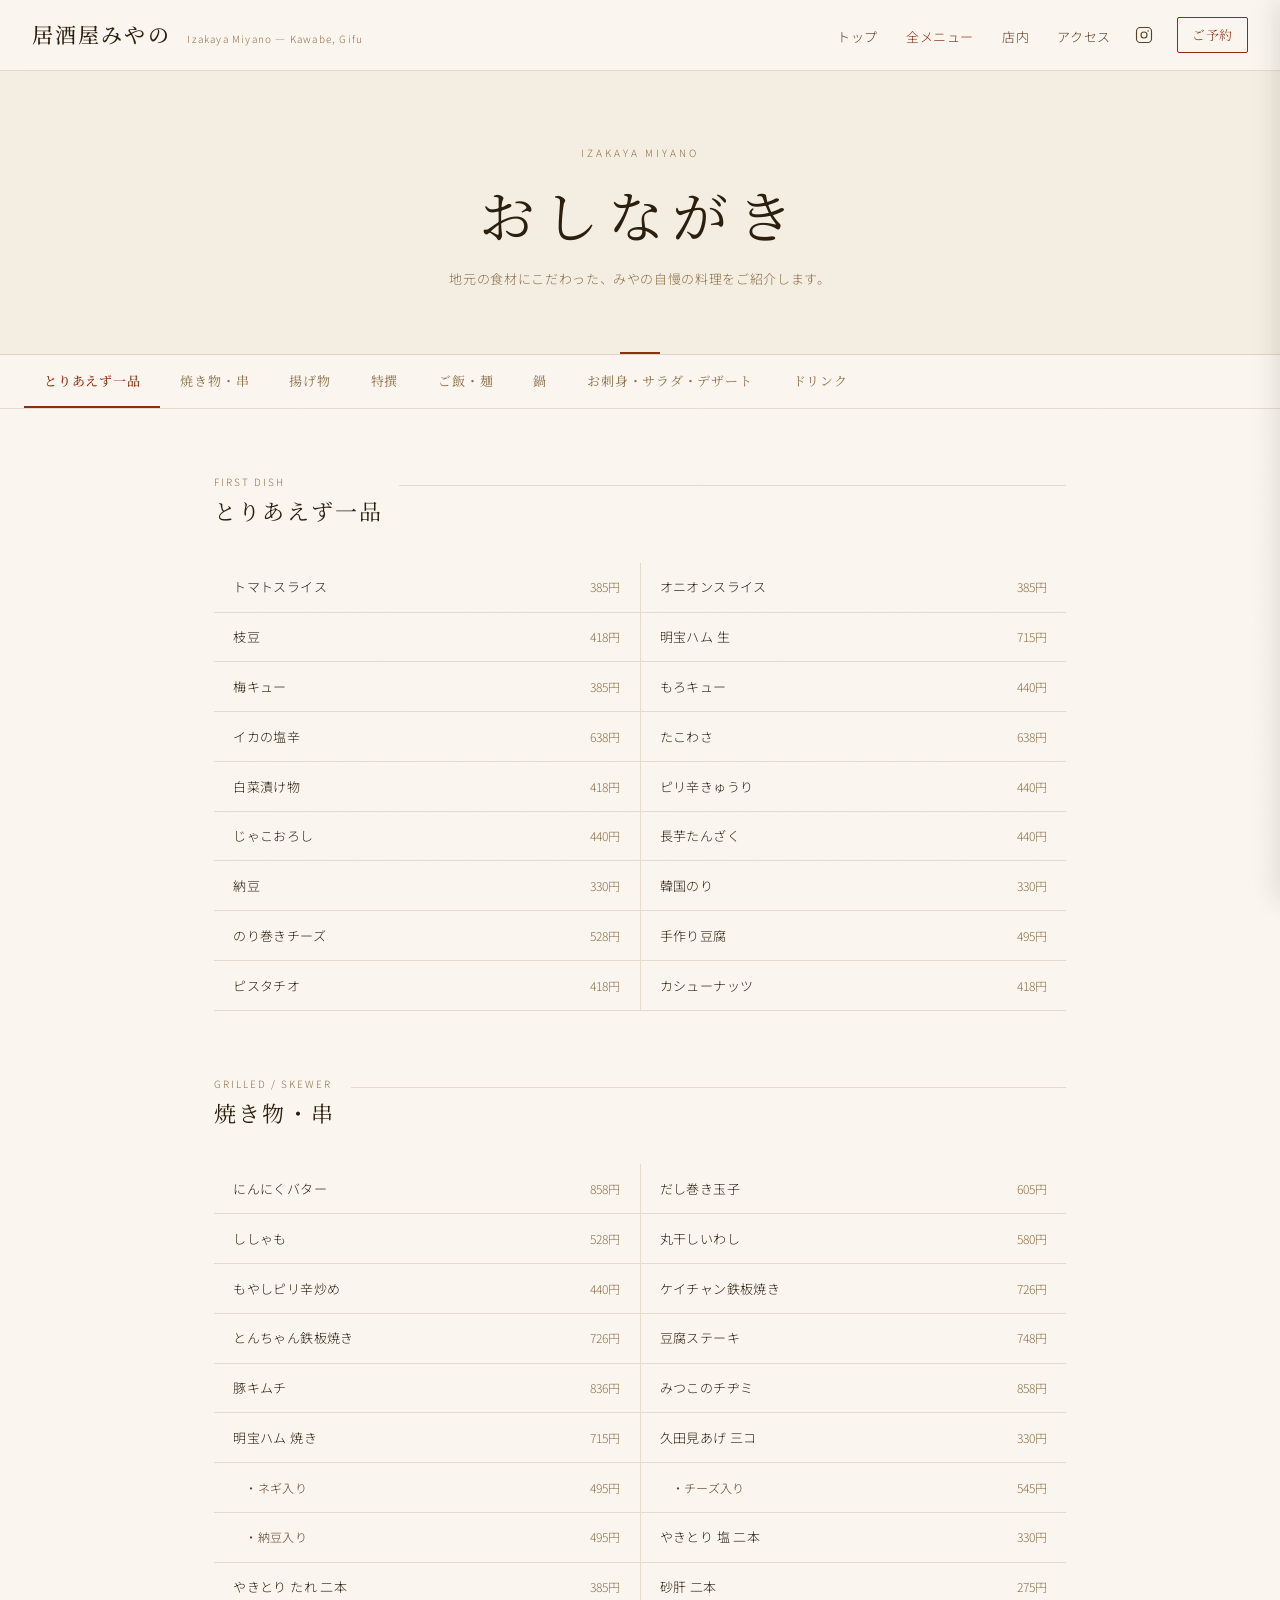
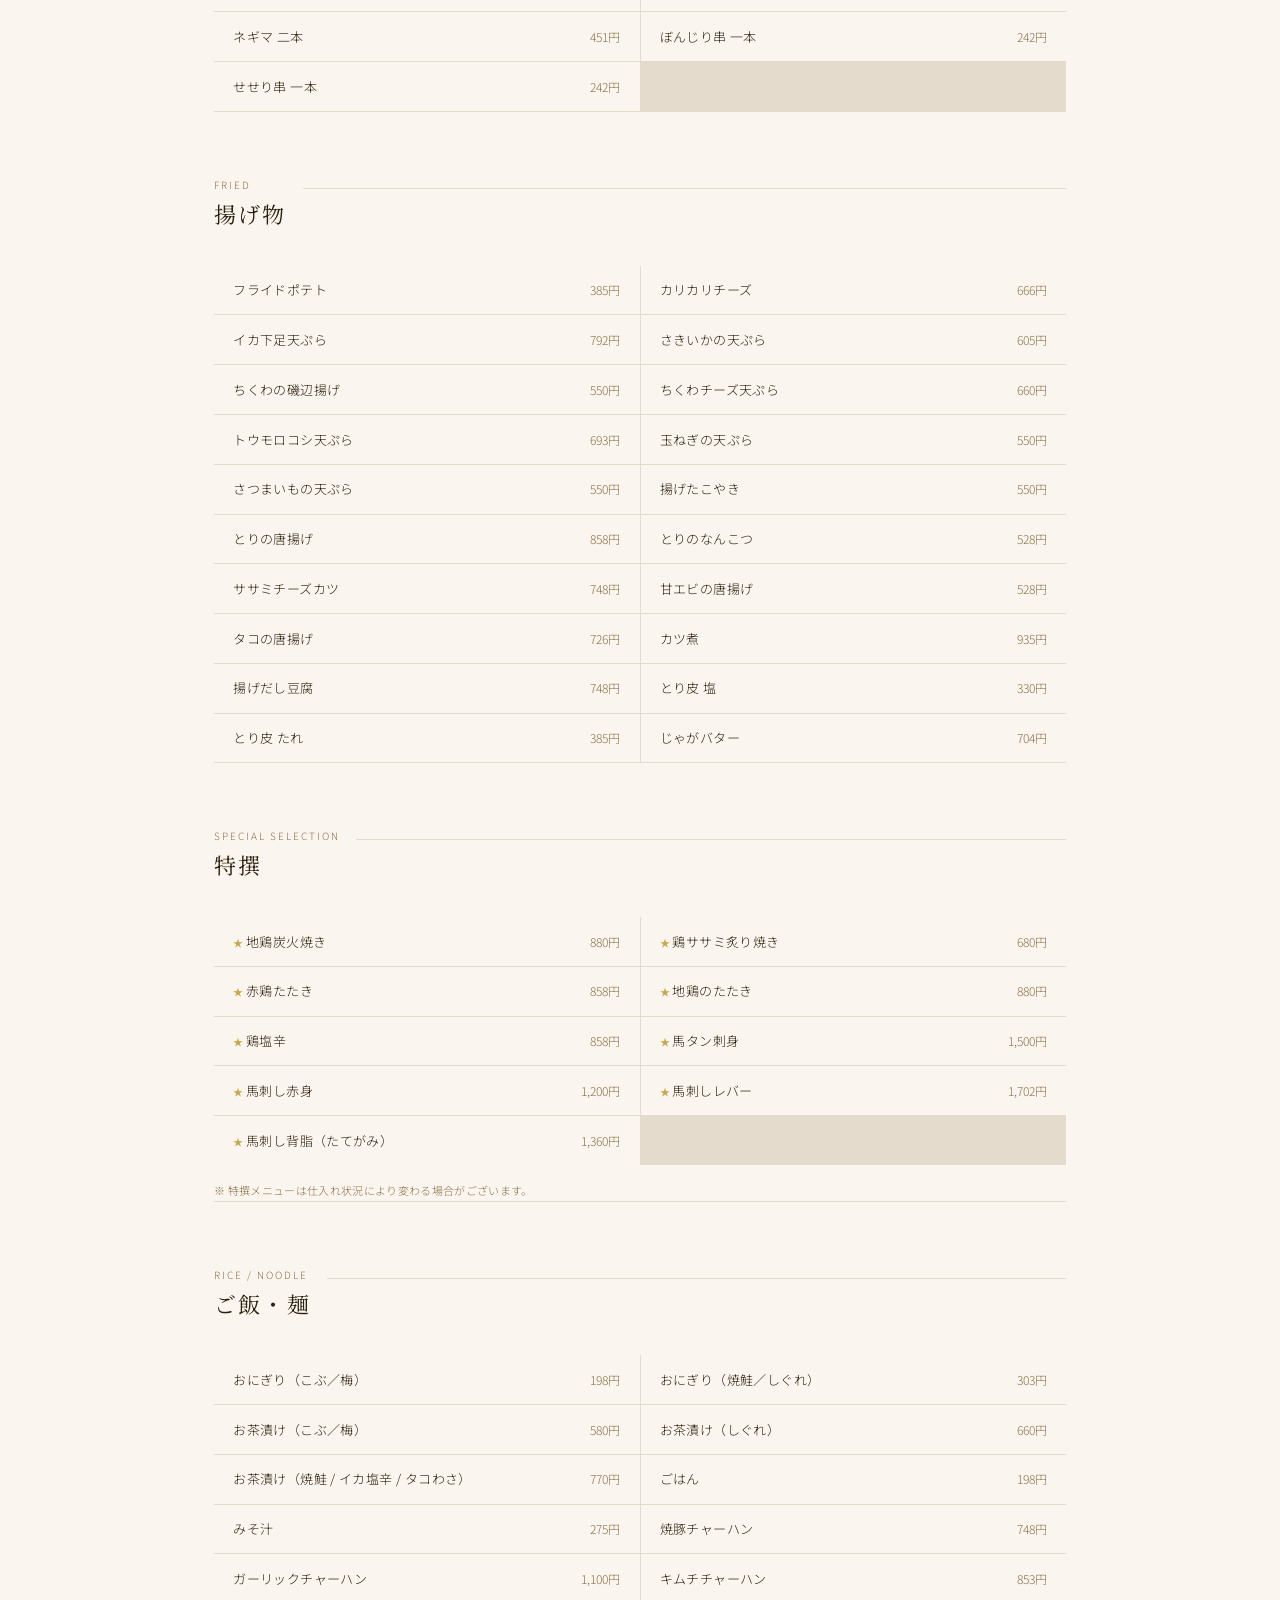
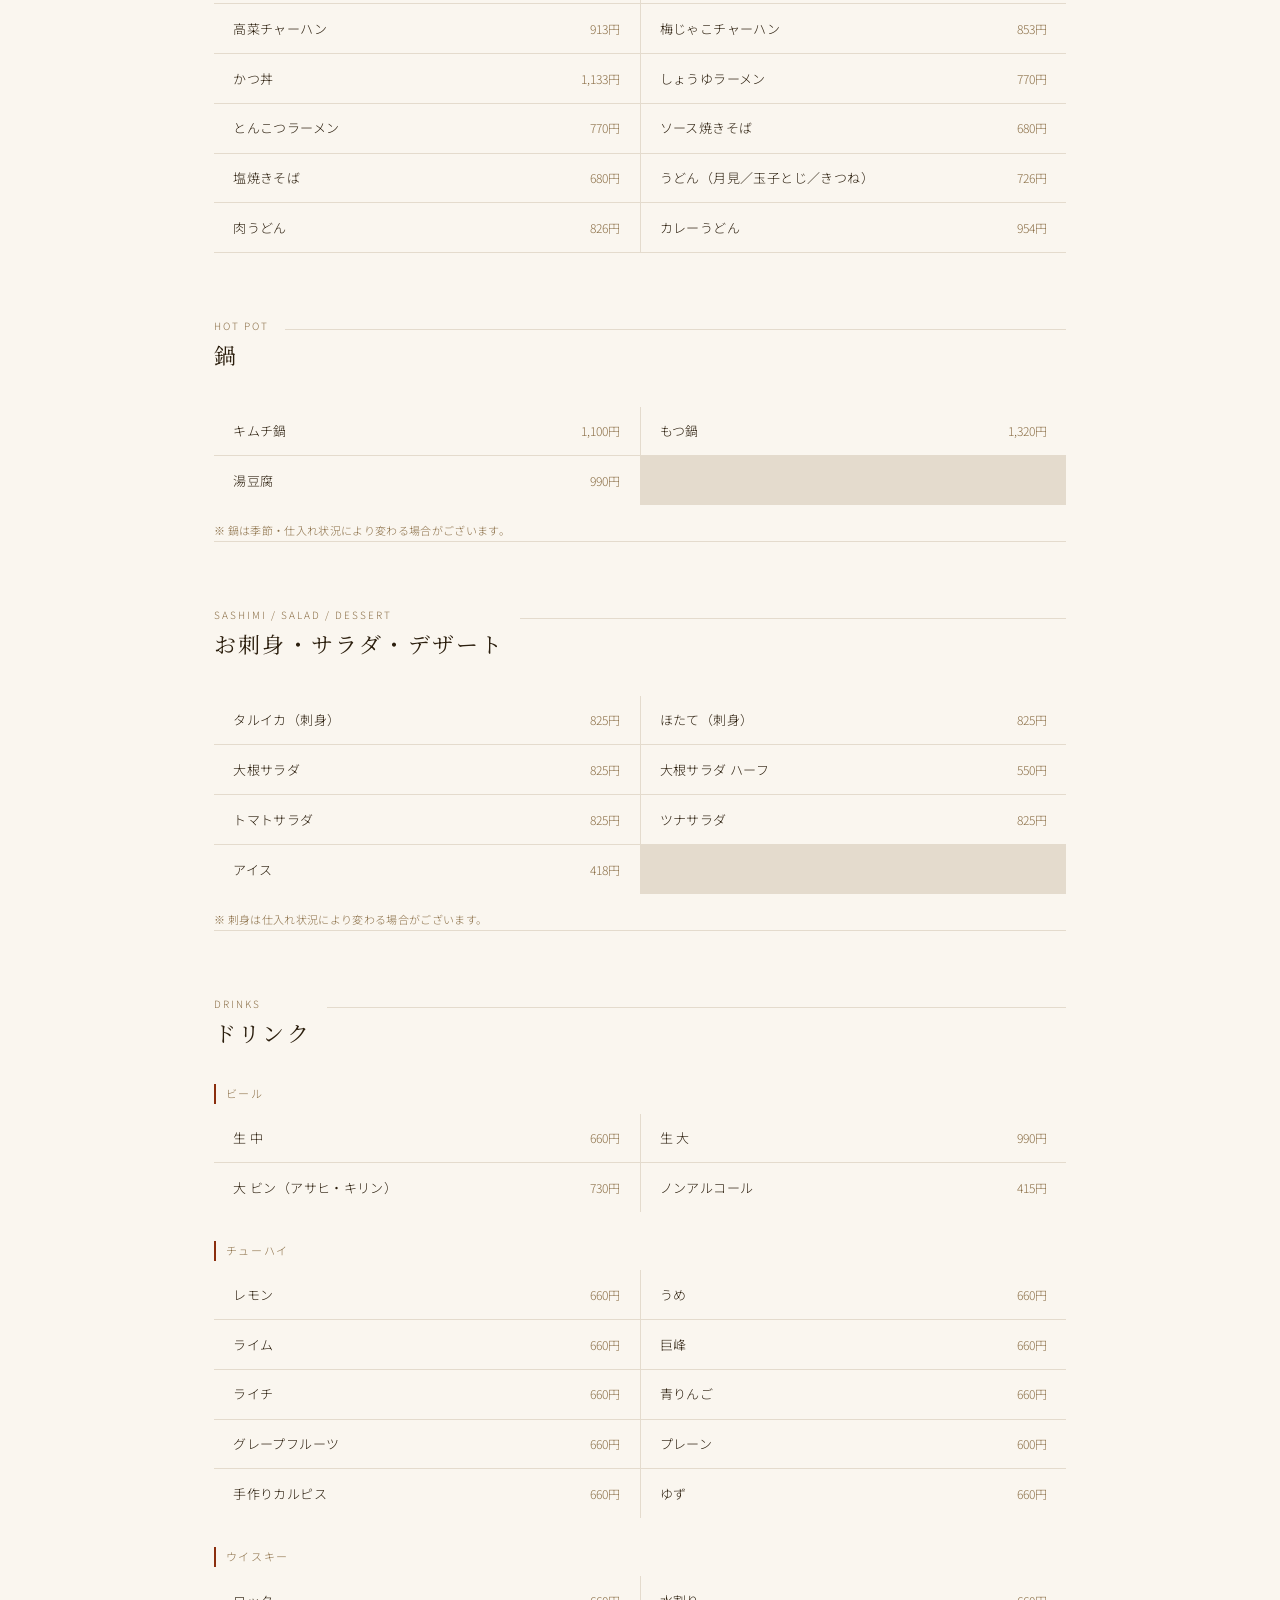
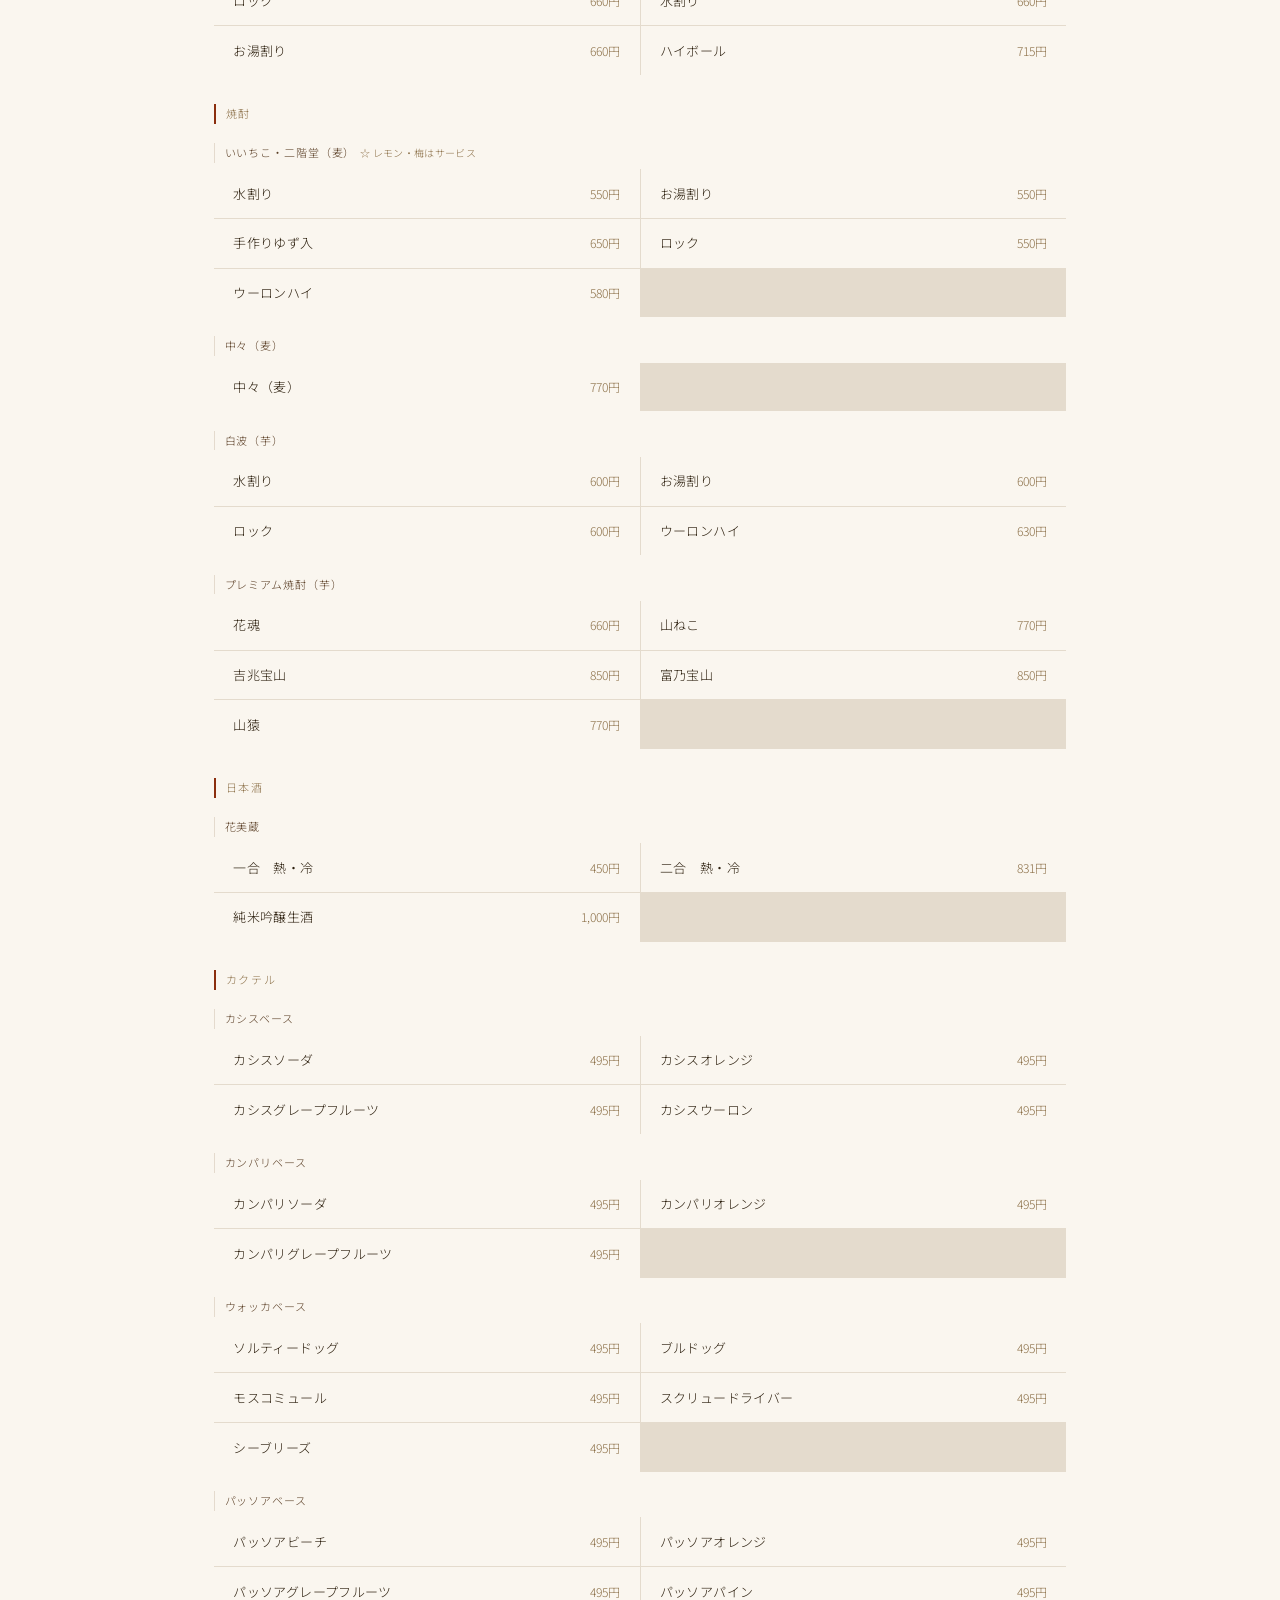
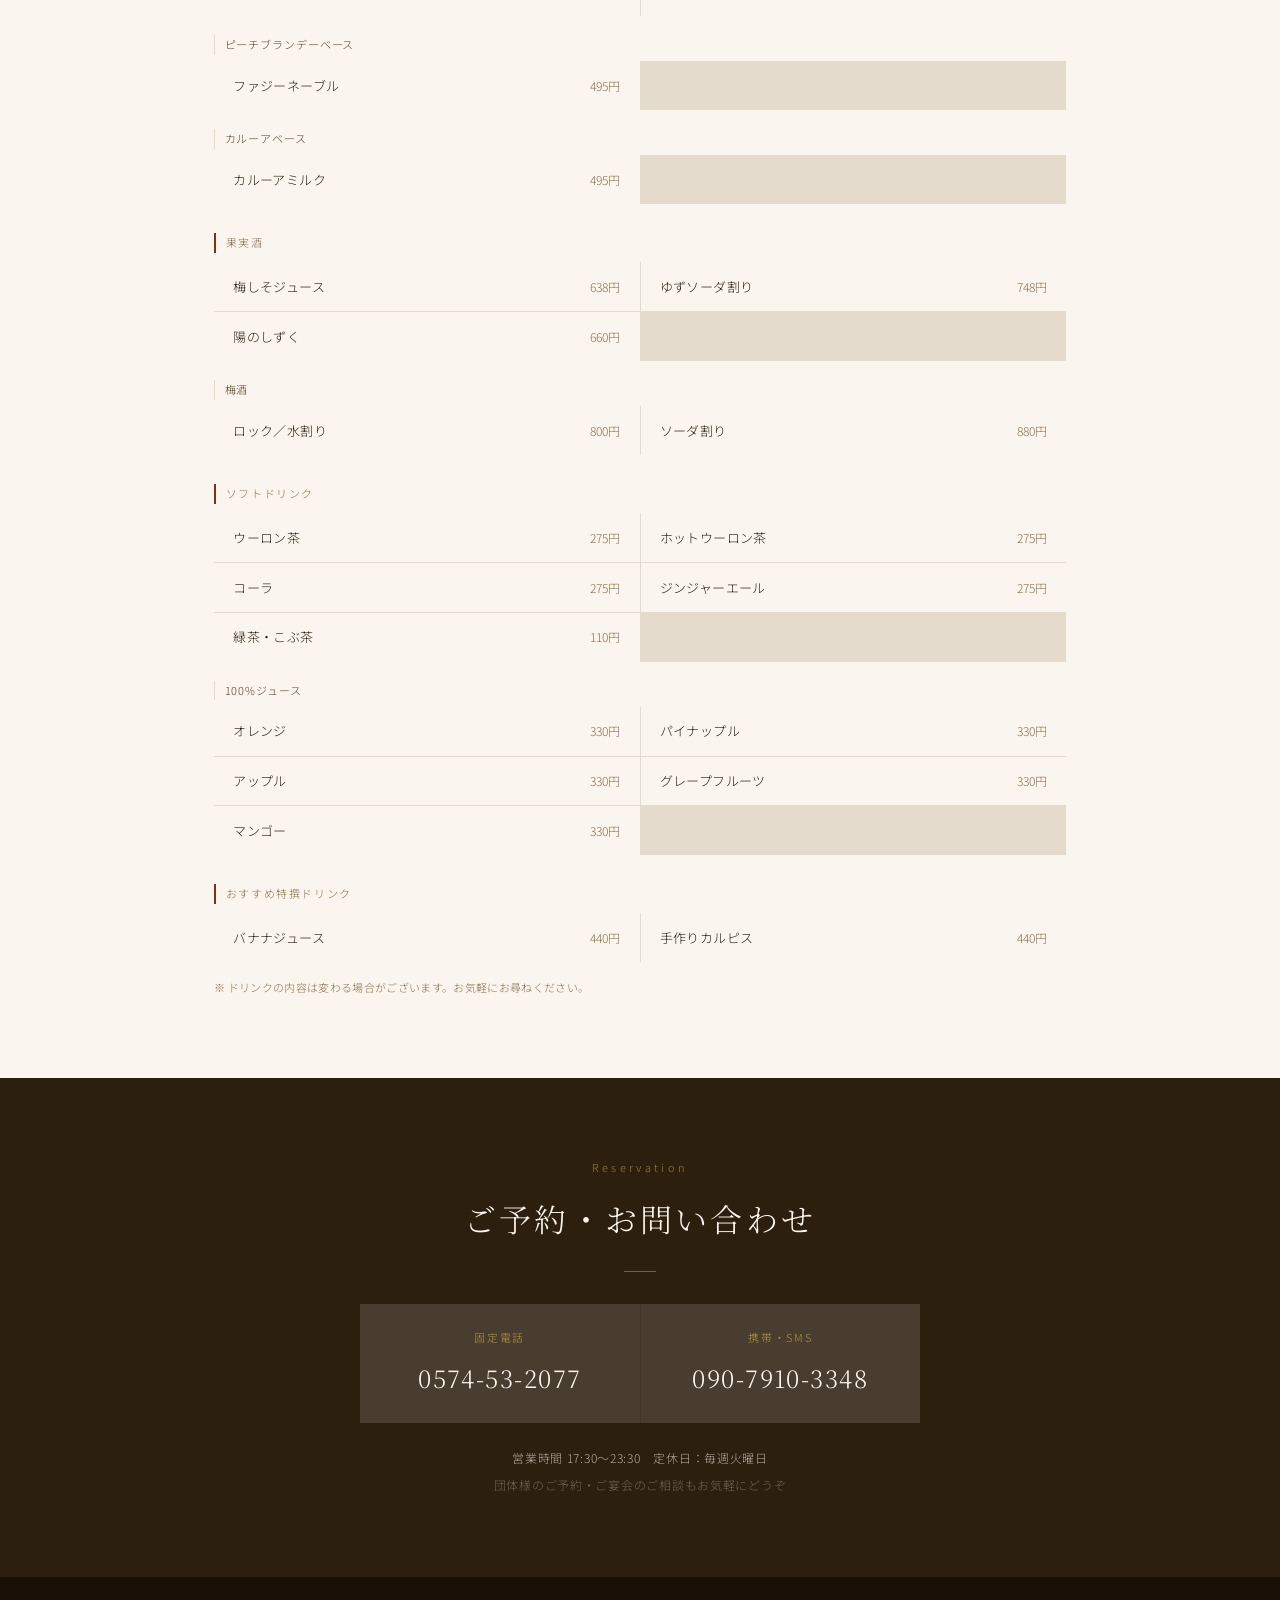
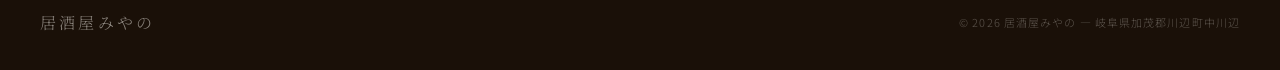
==== menu.html @ 8570fa13 "fix files" ====
<!DOCTYPE html>
<html lang="ja">
<head>
  <meta charset="UTF-8">
  <meta name="viewport" content="width=device-width, initial-scale=1.0">
  <meta name="description" content="居酒屋みやのの全メニュー一覧。とりあえず一品・焼き物・揚げ物・特撰・ご飯・鍋・お刺身など。">
  <title>おしながき｜居酒屋みやの</title>
  <link rel="preconnect" href="https://fonts.googleapis.com">
  <link rel="preconnect" href="https://fonts.gstatic.com" crossorigin>
  <link href="https://fonts.googleapis.com/css2?family=Noto+Serif+JP:wght@300;400;500;700&family=Noto+Sans+JP:wght@300;400;500&display=swap" rel="stylesheet">
  <link rel="stylesheet" href="assets/css/style.css">
  <style>
    /* ページヘッダー */
    .menu-page-header {
      padding: 9rem 2rem 4rem;
      text-align: center;
      background: var(--bg2);
      border-bottom: 1px solid var(--border);
      position: relative;
    }
    .menu-page-header::before {
      content: '';
      position: absolute;
      bottom: 0; left: 50%; transform: translateX(-50%);
      width: 40px; height: 2px;
      background: var(--accent);
    }
    .menu-page-eyebrow {
      font-family: var(--sans);
      font-size: 10px;
      letter-spacing: 0.3em;
      text-transform: uppercase;
      color: var(--ink3);
      margin-bottom: 1rem;
    }
    .menu-page-title {
      font-family: var(--serif);
      font-size: clamp(2rem, 6vw, 3.5rem);
      font-weight: 400;
      color: var(--ink);
      letter-spacing: 0.15em;
      line-height: 1.3;
    }
    .menu-page-sub {
      margin-top: 1rem;
      font-size: 13px;
      color: var(--ink3);
      letter-spacing: 0.05em;
    }

    /* スティッキータブ */
    .menu-nav {
      position: sticky;
      top: 56px;
      z-index: 50;
      background: var(--bg);
      border-bottom: 1px solid var(--border);
      overflow-x: auto;
      -webkit-overflow-scrolling: touch;
      scrollbar-width: none;
    }
    .menu-nav::-webkit-scrollbar { display: none; }
    .menu-nav-inner {
      display: flex;
      min-width: max-content;
      padding: 0 1.5rem;
    }
    .menu-nav-btn {
      font-family: var(--serif);
      font-size: 13px;
      color: var(--ink3);
      background: none;
      border: none;
      border-bottom: 2px solid transparent;
      padding: 1rem 1.25rem;
      cursor: pointer;
      white-space: nowrap;
      letter-spacing: 0.06em;
      transition: color 0.2s, border-color 0.2s;
    }
    .menu-nav-btn:hover { color: var(--ink); }
    .menu-nav-btn.active {
      color: var(--accent);
      border-bottom-color: var(--accent);
      font-weight: 500;
    }

    /* メインコンテンツ */
    .menu-page-body {
      max-width: 900px;
      margin: 0 auto;
      padding: 0 1.5rem 5rem;
    }

    /* カテゴリーブロック */
    .menu-cat-block {
      padding-top: 4rem;
    }
    .menu-cat-block + .menu-cat-block {
      border-top: 1px solid var(--border);
    }

    .cat-header {
      display: flex;
      align-items: baseline;
      gap: 1rem;
      margin-bottom: 2rem;
    }
    .cat-en {
      font-family: var(--sans);
      font-size: 10px;
      letter-spacing: 0.2em;
      text-transform: uppercase;
      color: var(--ink3);
    }
    .cat-ja {
      font-family: var(--serif);
      font-size: 22px;
      font-weight: 400;
      color: var(--ink);
      letter-spacing: 0.1em;
    }
    .cat-line {
      flex: 1;
      height: 1px;
      background: var(--border);
    }

    /* アイテムグリッド */
    .item-grid {
      display: grid;
      grid-template-columns: 1fr 1fr;
      gap: 1px;
      background: var(--border);
    }
    .item-row {
      background: var(--bg);
      display: flex;
      justify-content: space-between;
      align-items: baseline;
      padding: 0.85rem 1.2rem;
      gap: 1rem;
      transition: background 0.15s;
    }
    .item-row:hover { background: var(--bg2); }
    .item-name {
      font-size: 13px;
      color: var(--ink);
      letter-spacing: 0.03em;
      line-height: 1.5;
    }
    .item-name.sub {
      padding-left: 1em;
      color: var(--ink2);
      font-size: 12px;
    }
    .item-price {
      font-family: var(--sans);
      font-size: 12px;
      color: var(--ink3);
      white-space: nowrap;
      flex-shrink: 0;
    }

    /* 特撰バッジ */
    .item-row.special .item-name::before {
      content: '★ ';
      color: var(--gold);
      font-size: 10px;
    }

    /* ドリンクサブカテゴリ */
    .drink-sub {
      margin: 1.8rem 0 0.6rem;
      font-family: var(--sans);
      font-size: 11px;
      letter-spacing: 0.15em;
      color: var(--ink3);
      border-left: 2px solid var(--accent);
      padding-left: 0.6rem;
    }
    .drink-sub2 {
      margin: 1.2rem 0 0.4rem;
      font-family: var(--sans);
      font-size: 11px;
      letter-spacing: 0.08em;
      color: var(--ink2);
      padding-left: 0.6rem;
      border-left: 1px solid var(--border);
    }
    .drink-note {
      font-size: 10px;
      color: var(--ink3);
      margin-left: 0.5em;
      letter-spacing: 0.03em;
    }

    /* 注記 */
    .cat-note {
      margin-top: 1rem;
      font-size: 11px;
      color: var(--ink3);
      letter-spacing: 0.03em;
      line-height: 1.8;
    }

    /* CTAバナー */
    .menu-cta {
      margin-top: 4rem;
      background: var(--ink);
      padding: 2.5rem 2rem;
      text-align: center;
    }
    .menu-cta-title {
      font-family: var(--serif);
      font-size: 18px;
      color: #fff;
      letter-spacing: 0.1em;
      margin-bottom: 0.5rem;
    }
    .menu-cta-sub {
      font-size: 12px;
      color: rgba(255,255,255,0.5);
      margin-bottom: 1.5rem;
      letter-spacing: 0.04em;
    }
    .menu-cta-btns {
      display: flex;
      gap: 1rem;
      justify-content: center;
      flex-wrap: wrap;
    }
    .menu-cta-btn {
      display: inline-block;
      font-size: 13px;
      letter-spacing: 0.08em;
      padding: 0.75rem 2rem;
      text-decoration: none;
      transition: opacity 0.2s;
    }
    .menu-cta-btn:hover { opacity: 0.8; }
    .menu-cta-btn.primary {
      background: var(--accent);
      color: #fff;
    }
    .menu-cta-btn.secondary {
      border: 1px solid rgba(255,255,255,0.3);
      color: rgba(255,255,255,0.7);
    }

    @media (max-width: 600px) {
      .item-grid { grid-template-columns: 1fr; }
      .menu-page-header { padding: 8rem 1.5rem 3rem; }
    }
  </style>
</head>
<body>

  <!-- モバイルメニュー -->
  <div class="mobile-menu-overlay" id="menuOverlay" onclick="closeMenu()"></div>
  <div class="mobile-menu" id="mobileMenu">
    <button class="mobile-menu-close" onclick="closeMenu()">✕</button>
    <ul>
      <li><a href="index.html" onclick="closeMenu()">トップ</a></li>
      <li><a href="menu.html" onclick="closeMenu()">全メニュー</a></li>
      <li><a href="index.html#interior" onclick="closeMenu()">店内</a></li>
      <li><a href="index.html#access" onclick="closeMenu()">アクセス</a></li>
      <li><a href="index.html#reserve" onclick="closeMenu()">ご予約</a></li>
    </ul>
    <div class="mobile-menu-contact">
      <div>
        <a href="tel:0574532077" class="mobile-tel">0574-53-2077</a>
        <a href="tel:09079103348" class="mobile-tel">090-7910-3348</a>
        <span class="mobile-tel-sub">営業時間 17:30〜23:30 ／ 定休日：火曜</span>
      </div>
      <a href="https://www.instagram.com/izakaya_miyata?igsh=MWE5ZXg5ZGN2eHVmNg==" target="_blank" rel="noopener" class="mobile-insta">
        <svg viewBox="0 0 24 24" fill="none" stroke="currentColor" stroke-width="1.5" width="16" height="16">
          <rect x="2" y="2" width="20" height="20" rx="5" ry="5"/>
          <circle cx="12" cy="12" r="4"/>
          <circle cx="17.5" cy="6.5" r="1" fill="currentColor" stroke="none"/>
        </svg>
        Instagram
      </a>
    </div>
  </div>

  <nav>
    <a href="index.html" class="nav-logo">
      居酒屋みやの
      <span>Izakaya Miyano — Kawabe, Gifu</span>
    </a>
    <div class="nav-right">
      <ul class="nav-links">
        <li><a href="index.html">トップ</a></li>
        <li><a href="menu.html" style="color:var(--accent);">全メニュー</a></li>
        <li><a href="index.html#interior">店内</a></li>
        <li><a href="index.html#access">アクセス</a></li>
      </ul>
      <a href="https://www.instagram.com/izakaya_miyata?igsh=MWE5ZXg5ZGN2eHVmNg==" target="_blank" rel="noopener" class="nav-insta" aria-label="Instagram">
        <svg viewBox="0 0 24 24" fill="none" stroke="currentColor" stroke-width="1.5" width="18" height="18" style="display:block;">
          <rect x="2" y="2" width="20" height="20" rx="5" ry="5"/>
          <circle cx="12" cy="12" r="4"/>
          <circle cx="17.5" cy="6.5" r="1" fill="currentColor" stroke="none"/>
        </svg>
      </a>
      <a href="index.html#reserve" class="nav-tel">ご予約</a>
      <button class="hamburger" id="hamburger" aria-label="メニュー">
        <span></span><span></span><span></span>
      </button>
    </div>
  </nav>

  <!-- ページヘッダー -->
  <div class="menu-page-header">
    <div class="menu-page-eyebrow">Izakaya Miyano</div>
    <h1 class="menu-page-title">おしながき</h1>
    <p class="menu-page-sub">地元の食材にこだわった、みやの自慢の料理をご紹介します。</p>
  </div>

  <!-- カテゴリータブ -->
  <div class="menu-nav">
    <div class="menu-nav-inner">
      <button class="menu-nav-btn active" onclick="scrollToSection('sec-0',this)">とりあえず一品</button>
      <button class="menu-nav-btn" onclick="scrollToSection('sec-1',this)">焼き物・串</button>
      <button class="menu-nav-btn" onclick="scrollToSection('sec-2',this)">揚げ物</button>
      <button class="menu-nav-btn" onclick="scrollToSection('sec-3',this)">特撰</button>
      <button class="menu-nav-btn" onclick="scrollToSection('sec-4',this)">ご飯・麺</button>
      <button class="menu-nav-btn" onclick="scrollToSection('sec-5',this)">鍋</button>
      <button class="menu-nav-btn" onclick="scrollToSection('sec-6',this)">お刺身・サラダ・デザート</button>
      <button class="menu-nav-btn" onclick="scrollToSection('sec-7',this)">ドリンク</button>
    </div>
  </div>

  <div class="menu-page-body">

    <!-- とりあえず一品 -->
    <div class="menu-cat-block" id="sec-0">
      <div class="cat-header">
        <div>
          <div class="cat-en">First Dish</div>
          <div class="cat-ja">とりあえず一品</div>
        </div>
        <div class="cat-line"></div>
      </div>
      <div class="item-grid">
        <div class="item-row"><span class="item-name">トマトスライス</span><span class="item-price">385円</span></div>
        <div class="item-row"><span class="item-name">オニオンスライス</span><span class="item-price">385円</span></div>
        <div class="item-row"><span class="item-name">枝豆</span><span class="item-price">418円</span></div>
        <div class="item-row"><span class="item-name">明宝ハム 生</span><span class="item-price">715円</span></div>
        <div class="item-row"><span class="item-name">梅キュー</span><span class="item-price">385円</span></div>
        <div class="item-row"><span class="item-name">もろキュー</span><span class="item-price">440円</span></div>
        <div class="item-row"><span class="item-name">イカの塩辛</span><span class="item-price">638円</span></div>
        <div class="item-row"><span class="item-name">たこわさ</span><span class="item-price">638円</span></div>
        <div class="item-row"><span class="item-name">白菜漬け物</span><span class="item-price">418円</span></div>
        <div class="item-row"><span class="item-name">ピリ辛きゅうり</span><span class="item-price">440円</span></div>
        <div class="item-row"><span class="item-name">じゃこおろし</span><span class="item-price">440円</span></div>
        <div class="item-row"><span class="item-name">長芋たんざく</span><span class="item-price">440円</span></div>
        <div class="item-row"><span class="item-name">納豆</span><span class="item-price">330円</span></div>
        <div class="item-row"><span class="item-name">韓国のり</span><span class="item-price">330円</span></div>
        <div class="item-row"><span class="item-name">のり巻きチーズ</span><span class="item-price">528円</span></div>
        <div class="item-row"><span class="item-name">手作り豆腐</span><span class="item-price">495円</span></div>
        <div class="item-row"><span class="item-name">ピスタチオ</span><span class="item-price">418円</span></div>
        <div class="item-row"><span class="item-name">カシューナッツ</span><span class="item-price">418円</span></div>
      </div>
    </div>

    <!-- 焼き物・串 -->
    <div class="menu-cat-block" id="sec-1">
      <div class="cat-header">
        <div>
          <div class="cat-en">Grilled / Skewer</div>
          <div class="cat-ja">焼き物・串</div>
        </div>
        <div class="cat-line"></div>
      </div>
      <div class="item-grid">
        <div class="item-row"><span class="item-name">にんにくバター</span><span class="item-price">858円</span></div>
        <div class="item-row"><span class="item-name">だし巻き玉子</span><span class="item-price">605円</span></div>
        <div class="item-row"><span class="item-name">ししゃも</span><span class="item-price">528円</span></div>
        <div class="item-row"><span class="item-name">丸干しいわし</span><span class="item-price">580円</span></div>
        <div class="item-row"><span class="item-name">もやしピリ辛炒め</span><span class="item-price">440円</span></div>
        <div class="item-row"><span class="item-name">ケイチャン鉄板焼き</span><span class="item-price">726円</span></div>
        <div class="item-row"><span class="item-name">とんちゃん鉄板焼き</span><span class="item-price">726円</span></div>
        <div class="item-row"><span class="item-name">豆腐ステーキ</span><span class="item-price">748円</span></div>
        <div class="item-row"><span class="item-name">豚キムチ</span><span class="item-price">836円</span></div>
        <div class="item-row"><span class="item-name">みつこのチヂミ</span><span class="item-price">858円</span></div>
        <div class="item-row"><span class="item-name">明宝ハム 焼き</span><span class="item-price">715円</span></div>
        <div class="item-row"><span class="item-name">久田見あげ 三コ</span><span class="item-price">330円</span></div>
        <div class="item-row"><span class="item-name sub">・ネギ入り</span><span class="item-price">495円</span></div>
        <div class="item-row"><span class="item-name sub">・チーズ入り</span><span class="item-price">545円</span></div>
        <div class="item-row"><span class="item-name sub">・納豆入り</span><span class="item-price">495円</span></div>
        <div class="item-row"><span class="item-name">やきとり 塩 二本</span><span class="item-price">330円</span></div>
        <div class="item-row"><span class="item-name">やきとり たれ 二本</span><span class="item-price">385円</span></div>
        <div class="item-row"><span class="item-name">砂肝 二本</span><span class="item-price">275円</span></div>
        <div class="item-row"><span class="item-name">ネギマ 二本</span><span class="item-price">451円</span></div>
        <div class="item-row"><span class="item-name">ぼんじり串 一本</span><span class="item-price">242円</span></div>
        <div class="item-row"><span class="item-name">せせり串 一本</span><span class="item-price">242円</span></div>
      </div>
    </div>

    <!-- 揚げ物 -->
    <div class="menu-cat-block" id="sec-2">
      <div class="cat-header">
        <div>
          <div class="cat-en">Fried</div>
          <div class="cat-ja">揚げ物</div>
        </div>
        <div class="cat-line"></div>
      </div>
      <div class="item-grid">
        <div class="item-row"><span class="item-name">フライドポテト</span><span class="item-price">385円</span></div>
        <div class="item-row"><span class="item-name">カリカリチーズ</span><span class="item-price">666円</span></div>
        <div class="item-row"><span class="item-name">イカ下足天ぷら</span><span class="item-price">792円</span></div>
        <div class="item-row"><span class="item-name">さきいかの天ぷら</span><span class="item-price">605円</span></div>
        <div class="item-row"><span class="item-name">ちくわの磯辺揚げ</span><span class="item-price">550円</span></div>
        <div class="item-row"><span class="item-name">ちくわチーズ天ぷら</span><span class="item-price">660円</span></div>
        <div class="item-row"><span class="item-name">トウモロコシ天ぷら</span><span class="item-price">693円</span></div>
        <div class="item-row"><span class="item-name">玉ねぎの天ぷら</span><span class="item-price">550円</span></div>
        <div class="item-row"><span class="item-name">さつまいもの天ぷら</span><span class="item-price">550円</span></div>
        <div class="item-row"><span class="item-name">揚げたこやき</span><span class="item-price">550円</span></div>
        <div class="item-row"><span class="item-name">とりの唐揚げ</span><span class="item-price">858円</span></div>
        <div class="item-row"><span class="item-name">とりのなんこつ</span><span class="item-price">528円</span></div>
        <div class="item-row"><span class="item-name">ササミチーズカツ</span><span class="item-price">748円</span></div>
        <div class="item-row"><span class="item-name">甘エビの唐揚げ</span><span class="item-price">528円</span></div>
        <div class="item-row"><span class="item-name">タコの唐揚げ</span><span class="item-price">726円</span></div>
        <div class="item-row"><span class="item-name">カツ煮</span><span class="item-price">935円</span></div>
        <div class="item-row"><span class="item-name">揚げだし豆腐</span><span class="item-price">748円</span></div>
        <div class="item-row"><span class="item-name">とり皮 塩</span><span class="item-price">330円</span></div>
        <div class="item-row"><span class="item-name">とり皮 たれ</span><span class="item-price">385円</span></div>
        <div class="item-row"><span class="item-name">じゃがバター</span><span class="item-price">704円</span></div>
      </div>
    </div>

    <!-- 特撰 -->
    <div class="menu-cat-block" id="sec-3">
      <div class="cat-header">
        <div>
          <div class="cat-en">Special Selection</div>
          <div class="cat-ja">特撰</div>
        </div>
        <div class="cat-line"></div>
      </div>
      <div class="item-grid">
        <div class="item-row special"><span class="item-name">地鶏炭火焼き</span><span class="item-price">880円</span></div>
        <div class="item-row special"><span class="item-name">鶏ササミ炙り焼き</span><span class="item-price">680円</span></div>
        <div class="item-row special"><span class="item-name">赤鶏たたき</span><span class="item-price">858円</span></div>
        <div class="item-row special"><span class="item-name">地鶏のたたき</span><span class="item-price">880円</span></div>
        <div class="item-row special"><span class="item-name">鶏塩辛</span><span class="item-price">858円</span></div>
        <div class="item-row special"><span class="item-name">馬タン刺身</span><span class="item-price">1,500円</span></div>
        <div class="item-row special"><span class="item-name">馬刺し赤身</span><span class="item-price">1,200円</span></div>
        <div class="item-row special"><span class="item-name">馬刺しレバー</span><span class="item-price">1,702円</span></div>
        <div class="item-row special"><span class="item-name">馬刺し背脂（たてがみ）</span><span class="item-price">1,360円</span></div>
      </div>
      <p class="cat-note">※ 特撰メニューは仕入れ状況により変わる場合がございます。</p>
    </div>

    <!-- ご飯・麺 -->
    <div class="menu-cat-block" id="sec-4">
      <div class="cat-header">
        <div>
          <div class="cat-en">Rice / Noodle</div>
          <div class="cat-ja">ご飯・麺</div>
        </div>
        <div class="cat-line"></div>
      </div>
      <div class="item-grid">
        <div class="item-row"><span class="item-name">おにぎり（こぶ／梅）</span><span class="item-price">198円</span></div>
        <div class="item-row"><span class="item-name">おにぎり（焼鮭／しぐれ）</span><span class="item-price">303円</span></div>
        <div class="item-row"><span class="item-name">お茶漬け（こぶ／梅）</span><span class="item-price">580円</span></div>
        <div class="item-row"><span class="item-name">お茶漬け（しぐれ）</span><span class="item-price">660円</span></div>
        <div class="item-row"><span class="item-name">お茶漬け（焼鮭 / イカ塩辛 / タコわさ）</span><span class="item-price">770円</span></div>
        <div class="item-row"><span class="item-name">ごはん</span><span class="item-price">198円</span></div>
        <div class="item-row"><span class="item-name">みそ汁</span><span class="item-price">275円</span></div>
        <div class="item-row"><span class="item-name">焼豚チャーハン</span><span class="item-price">748円</span></div>
        <div class="item-row"><span class="item-name">ガーリックチャーハン</span><span class="item-price">1,100円</span></div>
        <div class="item-row"><span class="item-name">キムチチャーハン</span><span class="item-price">853円</span></div>
        <div class="item-row"><span class="item-name">高菜チャーハン</span><span class="item-price">913円</span></div>
        <div class="item-row"><span class="item-name">梅じゃこチャーハン</span><span class="item-price">853円</span></div>
        <div class="item-row"><span class="item-name">かつ丼</span><span class="item-price">1,133円</span></div>
        <div class="item-row"><span class="item-name">しょうゆラーメン</span><span class="item-price">770円</span></div>
        <div class="item-row"><span class="item-name">とんこつラーメン</span><span class="item-price">770円</span></div>
        <div class="item-row"><span class="item-name">ソース焼きそば</span><span class="item-price">680円</span></div>
        <div class="item-row"><span class="item-name">塩焼きそば</span><span class="item-price">680円</span></div>
        <div class="item-row"><span class="item-name">うどん（月見／玉子とじ／きつね）</span><span class="item-price">726円</span></div>
        <div class="item-row"><span class="item-name">肉うどん</span><span class="item-price">826円</span></div>
        <div class="item-row"><span class="item-name">カレーうどん</span><span class="item-price">954円</span></div>
      </div>
    </div>

    <!-- 鍋 -->
    <div class="menu-cat-block" id="sec-5">
      <div class="cat-header">
        <div>
          <div class="cat-en">Hot Pot</div>
          <div class="cat-ja">鍋</div>
        </div>
        <div class="cat-line"></div>
      </div>
      <div class="item-grid">
        <div class="item-row"><span class="item-name">キムチ鍋</span><span class="item-price">1,100円</span></div>
        <div class="item-row"><span class="item-name">もつ鍋</span><span class="item-price">1,320円</span></div>
        <div class="item-row"><span class="item-name">湯豆腐</span><span class="item-price">990円</span></div>
      </div>
      <p class="cat-note">※ 鍋は季節・仕入れ状況により変わる場合がございます。</p>
    </div>

    <!-- お刺身・サラダ・デザート -->
    <div class="menu-cat-block" id="sec-6">
      <div class="cat-header">
        <div>
          <div class="cat-en">Sashimi / Salad / Dessert</div>
          <div class="cat-ja">お刺身・サラダ・デザート</div>
        </div>
        <div class="cat-line"></div>
      </div>
      <div class="item-grid">
        <div class="item-row"><span class="item-name">タルイカ（刺身）</span><span class="item-price">825円</span></div>
        <div class="item-row"><span class="item-name">ほたて（刺身）</span><span class="item-price">825円</span></div>
        <div class="item-row"><span class="item-name">大根サラダ</span><span class="item-price">825円</span></div>
        <div class="item-row"><span class="item-name">大根サラダ ハーフ</span><span class="item-price">550円</span></div>
        <div class="item-row"><span class="item-name">トマトサラダ</span><span class="item-price">825円</span></div>
        <div class="item-row"><span class="item-name">ツナサラダ</span><span class="item-price">825円</span></div>
        <div class="item-row"><span class="item-name">アイス</span><span class="item-price">418円</span></div>
      </div>
      <p class="cat-note">※ 刺身は仕入れ状況により変わる場合がございます。</p>
    </div>

    <!-- ドリンク -->
    <div class="menu-cat-block" id="sec-7">
      <div class="cat-header">
        <div>
          <div class="cat-en">Drinks</div>
          <div class="cat-ja">ドリンク</div>
        </div>
        <div class="cat-line"></div>
      </div>

      <!-- ビール -->
      <div class="drink-sub">ビール</div>
      <div class="item-grid">
        <div class="item-row"><span class="item-name">生 中</span><span class="item-price">660円</span></div>
        <div class="item-row"><span class="item-name">生 大</span><span class="item-price">990円</span></div>
        <div class="item-row"><span class="item-name">大 ビン（アサヒ・キリン）</span><span class="item-price">730円</span></div>
        <div class="item-row"><span class="item-name">ノンアルコール</span><span class="item-price">415円</span></div>
      </div>

      <!-- チューハイ -->
      <div class="drink-sub">チューハイ</div>
      <div class="item-grid">
        <div class="item-row"><span class="item-name">レモン</span><span class="item-price">660円</span></div>
        <div class="item-row"><span class="item-name">うめ</span><span class="item-price">660円</span></div>
        <div class="item-row"><span class="item-name">ライム</span><span class="item-price">660円</span></div>
        <div class="item-row"><span class="item-name">巨峰</span><span class="item-price">660円</span></div>
        <div class="item-row"><span class="item-name">ライチ</span><span class="item-price">660円</span></div>
        <div class="item-row"><span class="item-name">青りんご</span><span class="item-price">660円</span></div>
        <div class="item-row"><span class="item-name">グレープフルーツ</span><span class="item-price">660円</span></div>
        <div class="item-row"><span class="item-name">プレーン</span><span class="item-price">600円</span></div>
        <div class="item-row"><span class="item-name">手作りカルピス</span><span class="item-price">660円</span></div>
        <div class="item-row"><span class="item-name">ゆず</span><span class="item-price">660円</span></div>
      </div>

      <!-- ウイスキー -->
      <div class="drink-sub">ウイスキー</div>
      <div class="item-grid">
        <div class="item-row"><span class="item-name">ロック</span><span class="item-price">660円</span></div>
        <div class="item-row"><span class="item-name">水割り</span><span class="item-price">660円</span></div>
        <div class="item-row"><span class="item-name">お湯割り</span><span class="item-price">660円</span></div>
        <div class="item-row"><span class="item-name">ハイボール</span><span class="item-price">715円</span></div>
      </div>

      <!-- 焼酎 -->
      <div class="drink-sub">焼酎</div>

      <div class="drink-sub2">いいちこ・二階堂（麦）<span class="drink-note">☆ レモン・梅はサービス</span></div>
      <div class="item-grid">
        <div class="item-row"><span class="item-name">水割り</span><span class="item-price">550円</span></div>
        <div class="item-row"><span class="item-name">お湯割り</span><span class="item-price">550円</span></div>
        <div class="item-row"><span class="item-name">手作りゆず入</span><span class="item-price">650円</span></div>
        <div class="item-row"><span class="item-name">ロック</span><span class="item-price">550円</span></div>
        <div class="item-row"><span class="item-name">ウーロンハイ</span><span class="item-price">580円</span></div>
      </div>

      <div class="drink-sub2">中々（麦）</div>
      <div class="item-grid">
        <div class="item-row"><span class="item-name">中々（麦）</span><span class="item-price">770円</span></div>
      </div>

      <div class="drink-sub2">白波（芋）</div>
      <div class="item-grid">
        <div class="item-row"><span class="item-name">水割り</span><span class="item-price">600円</span></div>
        <div class="item-row"><span class="item-name">お湯割り</span><span class="item-price">600円</span></div>
        <div class="item-row"><span class="item-name">ロック</span><span class="item-price">600円</span></div>
        <div class="item-row"><span class="item-name">ウーロンハイ</span><span class="item-price">630円</span></div>
      </div>

      <div class="drink-sub2">プレミアム焼酎（芋）</div>
      <div class="item-grid">
        <div class="item-row"><span class="item-name">花魂</span><span class="item-price">660円</span></div>
        <div class="item-row"><span class="item-name">山ねこ</span><span class="item-price">770円</span></div>
        <div class="item-row"><span class="item-name">吉兆宝山</span><span class="item-price">850円</span></div>
        <div class="item-row"><span class="item-name">富乃宝山</span><span class="item-price">850円</span></div>
        <div class="item-row"><span class="item-name">山猿</span><span class="item-price">770円</span></div>
      </div>

      <!-- 日本酒 -->
      <div class="drink-sub">日本酒</div>
      <div class="drink-sub2">花美蔵</div>
      <div class="item-grid">
        <div class="item-row"><span class="item-name">一合　熱・冷</span><span class="item-price">450円</span></div>
        <div class="item-row"><span class="item-name">二合　熱・冷</span><span class="item-price">831円</span></div>
        <div class="item-row"><span class="item-name">純米吟醸生酒</span><span class="item-price">1,000円</span></div>
      </div>

      <!-- カクテル -->
      <div class="drink-sub">カクテル</div>

      <div class="drink-sub2">カシスベース</div>
      <div class="item-grid">
        <div class="item-row"><span class="item-name">カシスソーダ</span><span class="item-price">495円</span></div>
        <div class="item-row"><span class="item-name">カシスオレンジ</span><span class="item-price">495円</span></div>
        <div class="item-row"><span class="item-name">カシスグレープフルーツ</span><span class="item-price">495円</span></div>
        <div class="item-row"><span class="item-name">カシスウーロン</span><span class="item-price">495円</span></div>
      </div>

      <div class="drink-sub2">カンパリベース</div>
      <div class="item-grid">
        <div class="item-row"><span class="item-name">カンパリソーダ</span><span class="item-price">495円</span></div>
        <div class="item-row"><span class="item-name">カンパリオレンジ</span><span class="item-price">495円</span></div>
        <div class="item-row"><span class="item-name">カンパリグレープフルーツ</span><span class="item-price">495円</span></div>
      </div>

      <div class="drink-sub2">ウォッカベース</div>
      <div class="item-grid">
        <div class="item-row"><span class="item-name">ソルティードッグ</span><span class="item-price">495円</span></div>
        <div class="item-row"><span class="item-name">ブルドッグ</span><span class="item-price">495円</span></div>
        <div class="item-row"><span class="item-name">モスコミュール</span><span class="item-price">495円</span></div>
        <div class="item-row"><span class="item-name">スクリュードライバー</span><span class="item-price">495円</span></div>
        <div class="item-row"><span class="item-name">シーブリーズ</span><span class="item-price">495円</span></div>
      </div>

      <div class="drink-sub2">パッソアベース</div>
      <div class="item-grid">
        <div class="item-row"><span class="item-name">パッソアビーチ</span><span class="item-price">495円</span></div>
        <div class="item-row"><span class="item-name">パッソアオレンジ</span><span class="item-price">495円</span></div>
        <div class="item-row"><span class="item-name">パッソアグレープフルーツ</span><span class="item-price">495円</span></div>
        <div class="item-row"><span class="item-name">パッソアパイン</span><span class="item-price">495円</span></div>
      </div>

      <div class="drink-sub2">ピーチブランデーベース</div>
      <div class="item-grid">
        <div class="item-row"><span class="item-name">ファジーネーブル</span><span class="item-price">495円</span></div>
      </div>

      <div class="drink-sub2">カルーアベース</div>
      <div class="item-grid">
        <div class="item-row"><span class="item-name">カルーアミルク</span><span class="item-price">495円</span></div>
      </div>

      <!-- 果実酒 -->
      <div class="drink-sub">果実酒</div>
      <div class="item-grid">
        <div class="item-row"><span class="item-name">梅しそジュース</span><span class="item-price">638円</span></div>
        <div class="item-row"><span class="item-name">ゆずソーダ割り</span><span class="item-price">748円</span></div>
        <div class="item-row"><span class="item-name">陽のしずく</span><span class="item-price">660円</span></div>
      </div>

      <div class="drink-sub2">梅酒</div>
      <div class="item-grid">
        <div class="item-row"><span class="item-name">ロック／水割り</span><span class="item-price">800円</span></div>
        <div class="item-row"><span class="item-name">ソーダ割り</span><span class="item-price">880円</span></div>
      </div>

      <!-- ソフトドリンク -->
      <div class="drink-sub">ソフトドリンク</div>
      <div class="item-grid">
        <div class="item-row"><span class="item-name">ウーロン茶</span><span class="item-price">275円</span></div>
        <div class="item-row"><span class="item-name">ホットウーロン茶</span><span class="item-price">275円</span></div>
        <div class="item-row"><span class="item-name">コーラ</span><span class="item-price">275円</span></div>
        <div class="item-row"><span class="item-name">ジンジャーエール</span><span class="item-price">275円</span></div>
        <div class="item-row"><span class="item-name">緑茶・こぶ茶</span><span class="item-price">110円</span></div>
      </div>

      <div class="drink-sub2">100%ジュース</div>
      <div class="item-grid">
        <div class="item-row"><span class="item-name">オレンジ</span><span class="item-price">330円</span></div>
        <div class="item-row"><span class="item-name">パイナップル</span><span class="item-price">330円</span></div>
        <div class="item-row"><span class="item-name">アップル</span><span class="item-price">330円</span></div>
        <div class="item-row"><span class="item-name">グレープフルーツ</span><span class="item-price">330円</span></div>
        <div class="item-row"><span class="item-name">マンゴー</span><span class="item-price">330円</span></div>
      </div>

      <!-- おすすめ特撰ドリンク -->
      <div class="drink-sub">おすすめ特撰ドリンク</div>
      <div class="item-grid">
        <div class="item-row"><span class="item-name">バナナジュース</span><span class="item-price">440円</span></div>
        <div class="item-row"><span class="item-name">手作りカルピス</span><span class="item-price">440円</span></div>
      </div>

      <p class="cat-note">※ ドリンクの内容は変わる場合がございます。お気軽にお尋ねください。</p>
    </div>

  </div><!-- /menu-page-body -->

  <!-- 予約 -->
  <section id="reserve" class="reservation">
    <div class="reservation-inner">
      <div class="reservation-label">Reservation</div>
      <h2 class="reservation-title">ご予約・お問い合わせ</h2>
      <div class="reservation-divider"></div>
      <div class="reservation-cards">
        <a href="tel:0574532077" class="reservation-card">
          <div class="reservation-card-label">固定電話</div>
          <div class="reservation-card-num">0574-53-2077</div>
        </a>
        <a href="sms:09079103348" class="reservation-card">
          <div class="reservation-card-label">携帯・SMS</div>
          <div class="reservation-card-num">090-7910-3348</div>
        </a>
      </div>
      <div class="reservation-note">営業時間 17:30〜23:30　定休日：毎週火曜日</div>
      <div class="reservation-note" style="margin-top:0.25rem;opacity:0.5;">団体様のご予約・ご宴会のご相談もお気軽にどうぞ</div>
    </div>
  </section>

  <footer>
    <div class="footer-logo">居酒屋みやの</div>
    <p>© 2026 居酒屋みやの — 岐阜県加茂郡川辺町中川辺</p>
  </footer>

  <script src="assets/js/script.js" defer></script>
  <script>
    // タブクリックでスクロール
    function scrollToSection(id, btn) {
      document.querySelectorAll('.menu-nav-btn').forEach(b => b.classList.remove('active'));
      btn.classList.add('active');
      const el = document.getElementById(id);
      if (!el) return;
      const navH = document.querySelector('nav').offsetHeight;
      const tabH = document.querySelector('.menu-nav').offsetHeight;
      const top = el.getBoundingClientRect().top + window.scrollY - navH - tabH - 16;
      window.scrollTo({ top, behavior: 'smooth' });
    }

    // スクロールでタブをアクティブに
    const sections = document.querySelectorAll('.menu-cat-block');
    const navBtns = document.querySelectorAll('.menu-nav-btn');
    const navH = () => document.querySelector('nav').offsetHeight + document.querySelector('.menu-nav').offsetHeight + 32;

    window.addEventListener('scroll', () => {
      let current = 0;
      sections.forEach((sec, i) => {
        if (sec.getBoundingClientRect().top <= navH()) current = i;
      });
      navBtns.forEach((b, i) => b.classList.toggle('active', i === current));
    }, { passive: true });
  </script>
</body>
</html>
---- assets/css/style.css ----
*, *::before, *::after { margin: 0; padding: 0; box-sizing: border-box; }

    :root {
      --bg:       #faf6ef;
      --bg2:      #f3ede2;
      --bg3:      #ede4d3;
      --ink:      #2c1f0e;
      --ink2:     #5a3e25;
      --ink3:     #8b6f47;
      --accent:   #8b2e0e;
      --gold:     #c9a84c;
      --border:   rgba(139,111,71,0.2);
      --serif:    'Noto Serif JP', serif;
      --sans:     'Noto Sans JP', sans-serif;
    }

    html { scroll-behavior: smooth; }

    body {
      background: var(--bg);
      color: var(--ink);
      font-family: var(--sans);
      font-weight: 300;
      line-height: 1.8;
      overflow-x: hidden;
    }

    @keyframes fadeInBlur {
      0% { opacity: 0; filter: blur(8px); transform: translateY(16px); }
      100% { opacity: 1; filter: blur(0); transform: translateY(0); }
    }

    /* 和紙テクスチャ風オーバーレイ */
    body::before {
      content: '';
      position: fixed;
      inset: 0;
      background-image:
        url("data:image/svg+xml,%3Csvg xmlns='http://www.w3.org/2000/svg' width='400' height='400'%3E%3Cfilter id='n'%3E%3CfeTurbulence type='fractalNoise' baseFrequency='0.65' numOctaves='3' stitchTiles='stitch'/%3E%3C/filter%3E%3Crect width='400' height='400' filter='url(%23n)' opacity='0.03'/%3E%3C/svg%3E");
      pointer-events: none;
      z-index: 0;
      opacity: 0.4;
    }

    /* NAV */
    nav {
      position: fixed;
      top: 0; left: 0; right: 0;
      z-index: 100;
      display: flex;
      justify-content: space-between;
      align-items: center;
      padding: 1rem 2rem;
      background: rgba(250,246,239,0.94);
      backdrop-filter: blur(8px);
      border-bottom: 1px solid var(--border);
    }

    .nav-logo {
      font-family: var(--serif);
      font-size: 21px;
      font-weight: 500;
      color: var(--ink);
      text-decoration: none;
      letter-spacing: 0.1em;
      display: flex;
      align-items: baseline;
      gap: 0.8em;
      white-space: nowrap;
    }

    .nav-logo span {
      font-size: 10px;
      color: var(--ink3);
      display: inline;
      letter-spacing: 0.12em;
      font-family: var(--sans);
      font-weight: 300;
    }

    .nav-right {
      display: flex;
      align-items: center;
      gap: 1.5rem;
    }

    .nav-links {
      display: flex;
      gap: 1.75rem;
      list-style: none;
      align-items: center;
      margin: 0;
      padding: 0;
    }

    .nav-links a {
      font-size: 13px;
      color: var(--ink2);
      text-decoration: none;
      letter-spacing: 0.05em;
      transition: color 0.2s;
    }

    .nav-links a:hover { color: var(--accent); }

    .nav-insta {
      display: flex;
      align-items: center;
      color: var(--ink2);
      transition: color 0.2s;
      line-height: 1;
    }

    .nav-insta:hover { color: var(--accent); }

    .nav-tel {
      font-family: var(--serif);
      font-size: 13px;
      color: var(--accent);
      text-decoration: none;
      border: 1px solid var(--accent);
      padding: 5px 14px;
      border-radius: 2px;
      letter-spacing: 0.05em;
      transition: all 0.2s;
      white-space: nowrap;
    }

    .nav-tel:hover {
      background: var(--accent);
      color: #fff;
    }

    /* ハンバーガー */
    .hamburger {
      display: none;
      flex-direction: column;
      justify-content: center;
      gap: 5px;
      width: 32px;
      height: 32px;
      cursor: pointer;
      background: none;
      border: none;
      padding: 2px;
      z-index: 200;
    }

    .hamburger span {
      display: block;
      height: 1.5px;
      background: var(--ink2);
      border-radius: 2px;
      transition: all 0.3s ease;
      transform-origin: center;
    }

    .hamburger.open span:nth-child(1) { transform: translateY(6.5px) rotate(45deg); }
    .hamburger.open span:nth-child(2) { opacity: 0; transform: scaleX(0); }
    .hamburger.open span:nth-child(3) { transform: translateY(-6.5px) rotate(-45deg); }

    /* モバイルメニュー */
    .mobile-menu {
      position: fixed;
      top: 0; right: 0; bottom: 0;
      width: 75vw;
      max-width: 300px;
      background: var(--bg);
      z-index: 150;
      display: flex;
      flex-direction: column;
      padding: 5rem 2rem 3rem;
      box-sizing: border-box;
      transform: translateX(100%);
      transition: transform 0.4s ease;
      box-shadow: -4px 0 24px rgba(44,31,14,0.12);
      overflow-y: auto;
    }

    .mobile-menu.open {
      transform: translateX(0);
    }

    .mobile-menu-overlay {
      position: fixed;
      inset: 0;
      background: rgba(44,31,14,0.4);
      z-index: 140;
      opacity: 0;
      pointer-events: none;
      transition: opacity 0.4s ease;
    }

    .mobile-menu-overlay.open {
      opacity: 1;
      pointer-events: all;
    }

    .mobile-menu-close {
      position: absolute;
      top: 1.25rem;
      right: 1.25rem;
      background: none;
      border: none;
      cursor: pointer;
      font-size: 22px;
      color: var(--ink2);
      line-height: 1;
      padding: 4px;
      transition: color 0.2s;
    }

    .mobile-menu-close:hover { color: var(--accent); }

    .mobile-menu ul {
      list-style: none;
      display: flex;
      flex-direction: column;
      gap: 0;
      padding: 0;
      margin: 0;
      border-top: 1px solid var(--border);
    }

    .mobile-menu ul li {
      border-bottom: 1px solid var(--border);
    }

    .mobile-menu ul a {
      display: block;
      font-family: var(--serif);
      font-size: 16px;
      color: var(--ink);
      text-decoration: none;
      letter-spacing: 0.08em;
      padding: 1rem 0.5rem;
      transition: color 0.2s;
    }

    .mobile-menu ul a:hover { color: var(--accent); }

    .mobile-menu-contact {
      margin-top: 2rem;
      display: flex;
      flex-direction: column;
      gap: 1rem;
    }

    .mobile-menu .mobile-tel {
      font-family: var(--serif);
      font-size: 17px;
      color: var(--accent);
      text-decoration: none;
      letter-spacing: 0.06em;
      display: block;
    }

    .mobile-menu .mobile-tel-sub {
      font-size: 11px;
      color: var(--ink3);
      display: block;
      margin-top: 2px;
      letter-spacing: 0.04em;
    }

    .mobile-menu .mobile-insta {
      display: flex;
      align-items: center;
      gap: 8px;
      color: var(--ink2);
      text-decoration: none;
      font-size: 13px;
      letter-spacing: 0.08em;
      font-family: var(--sans);
      transition: color 0.2s;
    }

    .mobile-menu .mobile-insta:hover { color: var(--accent); }

    /* RESPONSIVE */
    @media (max-width: 768px) {
      nav { padding: 0.85rem 1.25rem; }
      .nav-links { display: none !important; }
      .nav-tel { display: none !important; }
      .nav-insta { display: none !important; }
      .nav-logo span { display: none; }
      .hamburger { display: flex !important; }
      .hero { padding: 0 1.25rem 4rem; }
      section { padding: 4rem 1.25rem; }
      .access-grid { grid-template-columns: 1fr; gap: 2rem; }
      .interior-grid { grid-template-columns: 1fr; }
      footer { padding: 1.5rem 1.25rem; flex-direction: column; align-items: flex-start; }
    }

    @media (max-width: 480px) {
      .menu-items { grid-template-columns: 1fr; }
    }

    /* HERO */
    .hero {
      min-height: 100vh;
      position: relative;
      display: flex;
      align-items: flex-end;
      padding: 0 2.5rem 5rem;
      overflow: hidden;
    }

    .hero-bg {
      position: absolute;
      inset: 0;
      background: url('https://images.unsplash.com/photo-1514190051997-0f6f39ca5cde?w=1600&q=85') center/cover no-repeat;
      filter: brightness(0.45) sepia(0.3);
    }

    .hero-overlay {
      position: absolute;
      inset: 0;
      background: linear-gradient(to top, rgba(44,31,14,0.85) 0%, rgba(44,31,14,0.2) 60%, transparent 100%);
    }

    .hero-content {
      position: relative;
      z-index: 1;
      max-width: 600px;
    }

    .hero-kamon {
      width: 48px;
      height: 48px;
      margin-bottom: 1.5rem;
      opacity: 0.8;
    }

    .hero-label {
      font-size: 11px;
      color: var(--gold);
      letter-spacing: 0.3em;
      margin-bottom: 1rem;
      font-family: var(--sans);
    }

    .hero-title {
      font-family: var(--serif);
      font-size: clamp(3rem, 8vw, 6rem);
      font-weight: 300;
      color: #faf6ef;
      line-height: 1.15;
      letter-spacing: 0.1em;
      margin-bottom: 1.5rem;
    }

    .hero-title em {
      font-style: normal;
      color: var(--gold);
    }

    .hero-desc {
      font-size: 14px;
      color: rgba(250,246,239,0.75);
      line-height: 2;
      margin-bottom: 2rem;
      max-width: 380px;
    }

    .hero-btns {
      display: flex;
      gap: 12px;
      flex-wrap: wrap;
    }

    .btn {
      font-family: var(--serif);
      font-size: 13px;
      letter-spacing: 0.1em;
      padding: 10px 28px;
      border-radius: 2px;
      text-decoration: none;
      transition: all 0.25s;
      display: inline-block;
    }

    .btn-primary {
      background: var(--accent);
      color: #fff;
      border: 1px solid var(--accent);
    }

    .btn-primary:hover {
      background: #6e2208;
      border-color: #6e2208;
    }

    .btn-outline {
      background: transparent;
      color: #faf6ef;
      border: 1px solid rgba(250,246,239,0.5);
    }

    .btn-outline:hover {
      background: rgba(250,246,239,0.1);
      border-color: #faf6ef;
    }

    .hero-scroll {
      position: absolute;
      bottom: 2rem;
      right: 2.5rem;
      writing-mode: vertical-rl;
      font-size: 10px;
      color: rgba(250,246,239,0.4);
      letter-spacing: 0.2em;
      z-index: 1;
    }

    /* SECTION共通 */
    section {
      padding: 6rem 2.5rem;
      position: relative;
    }

    .section-label {
      font-size: 10px;
      letter-spacing: 0.3em;
      color: var(--ink3);
      text-transform: uppercase;
      margin-bottom: 0.5rem;
      font-family: var(--sans);
    }

    .section-title {
      font-family: var(--serif);
      font-size: clamp(1.8rem, 4vw, 2.8rem);
      font-weight: 300;
      color: var(--ink);
      letter-spacing: 0.1em;
      line-height: 1.4;
      margin-bottom: 3rem;
    }


    .section-title em {
      font-style: normal;
      color: var(--accent);
    }

    .otoshi-note {
      margin-top: 2rem;
      display: flex;
      align-items: center;
      justify-content: space-between;
      gap: 2rem;
      background: var(--bg2);
      border-left: 3px solid var(--accent);
      padding: 1.6rem 2rem;
    }

    .otoshi-left {
      display: flex;
      flex-direction: column;
      gap: 6px;
    }

    .otoshi-title {
      font-family: var(--serif);
      font-size: 18px;
      font-weight: 500;
      color: var(--ink);
      letter-spacing: 0.1em;
    }

    .otoshi-sub {
      font-size: 13px;
      color: var(--ink2);
      letter-spacing: 0.04em;
    }

    .otoshi-story {
      font-size: 12px;
      color: var(--ink3);
      letter-spacing: 0.03em;
    }

    .otoshi-link {
      display: flex;
      align-items: center;
      gap: 7px;
      font-size: 12px;
      color: #fff;
      text-decoration: none;
      white-space: nowrap;
      letter-spacing: 0.06em;
      background: var(--accent);
      padding: 10px 20px;
      flex-shrink: 0;
      transition: opacity 0.2s;
    }

    .otoshi-link:hover { opacity: 0.82; }

    @media (max-width: 600px) {
      .otoshi-note {
        flex-direction: column;
        align-items: flex-start;
        gap: 1.2rem;
      }
      .otoshi-link { width: 100%; justify-content: center; }
    }

    /* 仕切り線 */
    .divider {
      width: 40px;
      height: 1px;
      background: var(--gold);
      margin: 1rem 0 2rem;
    }

    /* こだわり */
    .features {
      background: var(--bg2);
      border-top: 1px solid var(--border);
      border-bottom: 1px solid var(--border);
    }

    .feature-item {
      position: relative;
      overflow: hidden;
      border-radius: 4px;
      aspect-ratio: 4/3;
    }

    .feature-img {
      width: 100%;
      height: 100%;
      object-fit: cover;
      display: block;
      filter: brightness(0.35) sepia(0.2);
      transition: transform 0.5s ease, filter 0.5s ease;
      position: absolute;
      inset: 0;
    }

    .feature-item:hover .feature-img {
      transform: scale(1.04);
      filter: brightness(0.28) sepia(0.2);
    }

    .feature-body {
      position: absolute;
      inset: 0;
      display: flex;
      flex-direction: column;
      justify-content: flex-end;
      padding: 1.5rem;
      background: linear-gradient(transparent 20%, rgba(44,31,14,0.75) 100%);
      text-align: left;
    }

    .features-grid {
      display: grid;
      grid-template-columns: repeat(auto-fit, minmax(220px, 1fr));
      gap: 2rem;
    }

    .feature-item {
      text-align: center;
    }

    .feature-num {
      font-family: var(--serif);
      font-size: 32px;
      font-weight: 300;
      color: var(--gold);
      opacity: 0.8;
      line-height: 1;
      margin-bottom: 0.5rem;
    }

    .feature-title {
      font-family: var(--serif);
      font-size: 18px;
      font-weight: 400;
      color: #faf6ef;
      margin-bottom: 0.5rem;
      letter-spacing: 0.1em;
    }

    .feature-desc {
      font-size: 12px;
      color: rgba(250,246,239,0.75);
      line-height: 1.8;
    }

    /* おしながき */
    .menu-section { background: var(--bg); }

    .menu-tabs {
      display: flex;
      gap: 0;
      margin-bottom: 2.5rem;
      border-bottom: 1px solid var(--border);
      flex-wrap: wrap;
    }

    .menu-tab {
      font-family: var(--serif);
      font-size: 14px;
      padding: 0.75rem 1.5rem;
      color: var(--ink3);
      cursor: pointer;
      border-bottom: 2px solid transparent;
      margin-bottom: -1px;
      transition: all 0.2s;
      letter-spacing: 0.05em;
      background: none;
      border-top: none;
      border-left: none;
      border-right: none;
    }

    .menu-tab.active {
      color: var(--accent);
      border-bottom-color: var(--accent);
    }

    .menu-tab:hover { color: var(--ink); }

    .menu-panel { display: none; }
    .menu-panel.active { display: block; }

    .menu-category {
      margin-bottom: 2.5rem;
    }

    .menu-category-title {
      font-family: var(--serif);
      font-size: 15px;
      font-weight: 500;
      color: var(--ink2);
      border-left: 3px solid var(--gold);
      padding-left: 0.75rem;
      margin-bottom: 1rem;
      letter-spacing: 0.05em;
    }

    .menu-items {
      display: grid;
      grid-template-columns: repeat(auto-fill, minmax(240px, 1fr));
      gap: 0;
    }

    .menu-item {
      display: flex;
      justify-content: space-between;
      align-items: baseline;
      padding: 0.5rem 0;
      border-bottom: 1px dashed var(--border);
      font-size: 13px;
    }

    .menu-item-name { color: var(--ink); }

    .menu-item-price {
      font-family: var(--serif);
      color: var(--ink3);
      white-space: nowrap;
      margin-left: 1rem;
      font-size: 12px;
    }

    /* 店内 */
    .interior {
      background: var(--bg2);
      border-top: 1px solid var(--border);
      border-bottom: 1px solid var(--border);
    }

    /* 店内スライダー */
    .interior-slider-wrap {
      position: relative;
      overflow: hidden;
      border-radius: 4px;
      border: 1px solid var(--border);
    }

    .interior-slider {
      display: flex;
      transition: transform 0.45s ease;
    }

    .interior-slide {
      min-width: 100%;
      position: relative;
    }

    .interior-slide img {
      width: 100%;
      height: 480px;
      object-fit: cover;
      display: block;
      filter: brightness(0.75) sepia(0.1);
      cursor: zoom-in;
    }

    .interior-slide-info {
      position: absolute;
      bottom: 0;
      left: 0;
      right: 0;
      padding: 2rem 2rem 1.5rem;
      background: linear-gradient(transparent, rgba(44,31,14,0.8));
      display: flex;
      flex-direction: column;
      gap: 4px;
    }

    .interior-slide-tag {
      font-size: 11px;
      letter-spacing: 0.2em;
      color: var(--gold);
      font-family: var(--sans);
    }

    .interior-slide-name {
      font-family: var(--serif);
      font-size: 22px;
      font-weight: 300;
      color: #faf6ef;
      letter-spacing: 0.1em;
    }

    .interior-slide-cap {
      font-size: 13px;
      color: rgba(250,246,239,0.65);
    }

    .interior-btn {
      position: absolute;
      top: 50%;
      transform: translateY(-50%);
      background: rgba(250,246,239,0.85);
      border: none;
      width: 40px;
      height: 40px;
      border-radius: 50%;
      font-size: 22px;
      color: var(--ink);
      cursor: pointer;
      display: flex;
      align-items: center;
      justify-content: center;
      transition: background 0.2s;
      z-index: 2;
      line-height: 1;
      padding-bottom: 2px;
    }

    .interior-btn:hover { background: #faf6ef; }
    .interior-prev { left: 12px; }
    .interior-next { right: 12px; }

    .interior-dots {
      position: absolute;
      bottom: 12px;
      right: 16px;
      display: flex;
      gap: 6px;
      z-index: 2;
    }

    .interior-dot {
      width: 6px;
      height: 6px;
      border-radius: 50%;
      background: rgba(250,246,239,0.45);
      cursor: pointer;
      transition: background 0.2s;
    }

    .interior-dot.active { background: #faf6ef; }

    @media (max-width: 768px) {
      .interior-slide img { height: 280px; }
      .interior-slide-name { font-size: 18px; }
    }

    /* お知らせ */
    .news-list {
      display: flex;
      flex-direction: column;
      gap: 1px;
      background: var(--border);
    }

    .news-item {
      background: var(--bg2);
      padding: 1rem 1.25rem;
      display: flex;
      gap: 1.5rem;
      align-items: baseline;
    }

    .news-date {
      font-family: var(--mono, monospace);
      font-size: 12px;
      color: var(--ink3);
      white-space: nowrap;
      letter-spacing: 0.05em;
    }

    .news-text {
      font-size: 14px;
      color: var(--ink);
      line-height: 1.7;
    }

    @media (max-width: 768px) {
      .news-item {
        flex-direction: column;
        gap: 4px;
      }
    }

    /* アクセス */
    .access-grid {
      display: grid;
      grid-template-columns: 1fr 1fr;
      gap: 4rem;
      align-items: start;
    }

    @media (max-width: 768px) {
      .access-grid {
        grid-template-columns: 1fr;
        gap: 2rem;
      }
      .access-grid .map-wrap {
        order: -1;
      }
    }

    .access-info {
      display: flex;
      flex-direction: column;
      gap: 1px;
      background: var(--border);
    }

    .access-row {
      background: var(--bg);
      padding: 1rem 1.25rem;
      display: flex;
      gap: 1.5rem;
    }

    .access-label {
      font-size: 11px;
      letter-spacing: 0.1em;
      color: var(--ink3);
      min-width: 70px;
      font-family: var(--sans);
      padding-top: 2px;
    }

    .access-value {
      font-size: 14px;
      color: var(--ink);
      line-height: 1.7;
    }

    .access-value a {
      color: var(--accent);
      text-decoration: none;
      font-family: var(--serif);
      font-size: 20px;
    }

    .map-wrap {
      border-radius: 2px;
      overflow: hidden;
      border: 1px solid var(--border);
    }

    .map-wrap iframe {
      width: 100%;
      height: 300px;
      display: block;
      border: none;
    }

    /* 予約 */
    .reservation {
      background: var(--ink);
      padding: 5rem 2rem;
    }

    .reservation-inner {
      max-width: 560px;
      margin: 0 auto;
      text-align: center;
    }

    .reservation-label {
      font-size: 11px;
      letter-spacing: 0.3em;
      color: var(--gold);
      opacity: 0.7;
      margin-bottom: 0.75rem;
      font-family: var(--sans);
    }

    .reservation-title {
      font-family: var(--serif);
      font-size: clamp(1.4rem, 5vw, 2rem);
      font-weight: 300;
      color: var(--bg);
      letter-spacing: 0.1em;
      margin-bottom: 1.5rem;
    }

    .reservation-divider {
      width: 32px;
      height: 1px;
      background: var(--gold);
      margin: 0 auto 2rem;
      opacity: 0.5;
    }

    .reservation-cards {
      display: grid;
      grid-template-columns: 1fr 1fr;
      gap: 1px;
      background: rgba(250,246,239,0.1);
      margin-bottom: 1.5rem;
    }

    @media (max-width: 768px) {
      .reservation-cards {
        grid-template-columns: 1fr;
      }
    }

    .reservation-card {
      background: rgba(250,246,239,0.04);
      padding: 1.5rem 1rem;
      text-decoration: none;
      transition: background 0.2s;
      display: block;
    }

    .reservation-card:hover {
      background: rgba(250,246,239,0.08);
    }

    .reservation-card-label {
      font-size: 11px;
      color: var(--gold);
      letter-spacing: 0.15em;
      margin-bottom: 0.5rem;
      font-family: var(--sans);
      opacity: 0.8;
    }

    .reservation-card-num {
      font-family: var(--serif);
      font-size: clamp(18px, 4vw, 24px);
      color: #faf6ef;
      letter-spacing: 0.06em;
      white-space: nowrap;
    }

    .reservation-note {
      font-size: 12px;
      color: rgba(250,246,239,0.65);
      letter-spacing: 0.06em;
      line-height: 1.9;
    }

    /* FOOTER */
    footer {
      background: #1a1008;
      padding: 2rem 2.5rem;
      display: flex;
      justify-content: space-between;
      align-items: center;
      flex-wrap: wrap;
      gap: 1rem;
    }

    footer p {
      font-size: 11px;
      color: rgba(250,246,239,0.3);
      letter-spacing: 0.1em;
    }

    .footer-logo {
      font-family: var(--serif);
      font-size: 16px;
      color: rgba(250,246,239,0.5);
      letter-spacing: 0.2em;
    }

    /* カテゴリータブ */
    .menu-cat-tabs {
      display: flex;
      gap: 0;
      flex-wrap: wrap;
      border-bottom: 1px solid var(--border);
      margin-bottom: 2rem;
    }

    .menu-cat-tab {
      font-family: var(--serif);
      font-size: 13px;
      padding: 0.65rem 1.25rem;
      color: var(--ink3);
      cursor: pointer;
      border: none;
      border-bottom: 2px solid transparent;
      margin-bottom: -1px;
      background: none;
      transition: all 0.2s;
      letter-spacing: 0.05em;
      white-space: nowrap;
    }

    .menu-cat-tab.active {
      color: var(--accent);
      border-bottom-color: var(--accent);
    }

    .menu-cat-tab:hover { color: var(--ink); }

    .menu-cat-panels { position: relative; }
    .menu-cat-panel { display: none; }
    .menu-cat-panel.active { display: block; }

    /* スライダー */
    .menu-slider-wrap {
      position: relative;
      overflow: hidden;
      border-radius: 4px;
      margin-bottom: 1.5rem;
    }

    .menu-slider {
      display: flex;
      transition: transform 0.4s ease;
    }

    .menu-slide {
      min-width: 100%;
      position: relative;
    }

    .menu-slide img {
      width: 100%;
      height: 320px;
      object-fit: cover;
      display: block;
      filter: brightness(0.9) sepia(0.1);
    }

    .menu-slide-label {
      position: absolute;
      bottom: 0;
      left: 0;
      right: 0;
      background: linear-gradient(transparent, rgba(44,31,14,0.75));
      color: #faf6ef;
      font-family: var(--serif);
      font-size: 16px;
      padding: 2rem 1.5rem 1rem;
      letter-spacing: 0.05em;
    }

    .slider-btn {
      position: absolute;
      top: 50%;
      transform: translateY(-50%);
      background: rgba(250,246,239,0.85);
      border: none;
      width: 40px;
      height: 40px;
      border-radius: 50%;
      font-size: 22px;
      color: var(--ink);
      cursor: pointer;
      display: flex;
      align-items: center;
      justify-content: center;
      transition: background 0.2s;
      z-index: 2;
      line-height: 1;
      padding-bottom: 2px;
    }

    .slider-btn:hover { background: #faf6ef; }
    .slider-prev { left: 12px; }
    .slider-next { right: 12px; }

    .slider-dots {
      position: absolute;
      bottom: 12px;
      left: 50%;
      transform: translateX(-50%);
      display: flex;
      gap: 6px;
      z-index: 2;
    }

    .dot {
      width: 6px;
      height: 6px;
      border-radius: 50%;
      background: rgba(250,246,239,0.5);
      cursor: pointer;
      transition: background 0.2s;
    }

    .dot.active { background: #faf6ef; }

    /* アコーディオン */
    .menu-accordion { margin-top: 0.5rem; }

    .accordion-btn {
      width: 100%;
      display: flex;
      justify-content: space-between;
      align-items: center;
      padding: 0.85rem 1.25rem;
      background: var(--bg2);
      border: 1px solid var(--border);
      border-radius: 2px;
      font-family: var(--serif);
      font-size: 14px;
      color: var(--ink2);
      cursor: pointer;
      letter-spacing: 0.05em;
      transition: background 0.2s;
    }

    .accordion-btn:hover { background: var(--bg3); }

    .accordion-icon {
      font-size: 18px;
      color: var(--gold);
      transition: transform 0.3s;
      line-height: 1;
    }

    .accordion-btn.open .accordion-icon {
      transform: rotate(45deg);
    }

    .accordion-body {
      max-height: 0;
      overflow: hidden;
      transition: max-height 0.4s ease;
    }

    .accordion-body.open {
      max-height: 2000px;
    }

    .menu-list-grid {
      display: grid;
      grid-template-columns: repeat(auto-fill, minmax(240px, 1fr));
      gap: 1px;
      background: var(--border);
      border: 1px solid var(--border);
      border-top: none;
    }

    .menu-list-item {
      display: flex;
      justify-content: space-between;
      align-items: center;
      padding: 0.65rem 1rem;
      background: var(--bg);
      font-size: 13px;
      gap: 1rem;
      transition: background 0.15s;
    }

    .menu-list-item:hover { background: var(--bg2); }

    .menu-list-parent { align-items: flex-start; }

    .menu-list-children {
      display: flex;
      flex-direction: column;
      gap: 2px;
      margin-top: 6px;
    }

    .menu-list-child {
      display: flex;
      justify-content: space-between;
      font-size: 12px;
      color: var(--ink3);
      padding-left: 0.75rem;
      border-left: 2px solid var(--border);
    }

    .menu-list-child span:last-child {
      color: var(--ink3) !important;
      font-size: 12px !important;
    }

    .menu-list-item span:first-child {
      color: var(--ink);
      line-height: 1.5;
    }

    .menu-list-item span:last-child {
      color: var(--accent);
      white-space: nowrap;
      font-family: var(--serif);
      font-size: 14px;
      font-weight: 400;
      flex-shrink: 0;
    }

    /* メニューカード（旧スタイル、念のため残す） */
    
    .menu-cards-grid {
      display: grid;
      grid-template-columns: repeat(auto-fill, minmax(280px, 1fr));
      gap: 1.5rem;
    }

    .menu-card {
      background: var(--bg);
      border: 1px solid var(--border);
      border-radius: 4px;
      overflow: hidden;
      transition: transform 0.3s ease, box-shadow 0.3s ease;
    }

    .menu-card:hover {
      transform: translateY(-4px);
      box-shadow: 0 12px 32px rgba(44,31,14,0.1);
    }

    .menu-card-img {
      position: relative;
      aspect-ratio: 4/3;
      overflow: hidden;
    }

    .menu-card-img img {
      width: 100%;
      height: 100%;
      object-fit: cover;
      filter: brightness(0.92) sepia(0.1);
      transition: transform 0.5s ease;
    }

    .menu-card:hover .menu-card-img img {
      transform: scale(1.05);
    }

    .menu-card-cat {
      position: absolute;
      top: 12px;
      left: 12px;
      font-size: 11px;
      letter-spacing: 0.1em;
      color: #faf6ef;
      background: rgba(44,31,14,0.65);
      padding: 3px 10px;
      border-radius: 2px;
      backdrop-filter: blur(4px);
    }

    .menu-card-body {
      padding: 1.25rem;
    }

    .menu-card-name {
      font-family: var(--serif);
      font-size: 17px;
      font-weight: 500;
      color: var(--ink);
      margin-bottom: 0.5rem;
      letter-spacing: 0.05em;
    }

    .menu-card-desc {
      font-size: 12px;
      color: var(--ink2);
      line-height: 1.8;
      margin-bottom: 0.75rem;
    }

    .menu-card-price {
      font-family: var(--serif);
      font-size: 22px;
      font-weight: 400;
      color: var(--accent);
    }

    .menu-card-price span {
      font-size: 13px;
      color: var(--ink3);
      margin-left: 2px;
    }

    /* フェードイン */
    .fade {
      opacity: 0;
      transform: translateY(24px);
      transition: opacity 0.8s ease, transform 0.8s ease;
    }

    .fade.in { opacity: 1; transform: translateY(0); }



    @media (max-width: 480px) {
      .menu-items { grid-template-columns: 1fr; }
    }

    /* ライトボックス */
    .lightbox {
      position: fixed;
      inset: 0;
      background: rgba(0,0,0,0.93);
      z-index: 500;
      display: flex;
      align-items: center;
      justify-content: center;
      gap: 1rem;
      opacity: 0;
      pointer-events: none;
      transition: opacity 0.3s ease;
      padding: 3rem 1rem 4rem;
      box-sizing: border-box;
    }

    .lightbox.open {
      opacity: 1;
      pointer-events: all;
    }

    .lightbox-content {
      display: flex;
      flex-direction: column;
      align-items: center;
      gap: 1rem;
      max-width: 80vw;
    }

    .lightbox-content img {
      max-width: 80vw;
      max-height: 75vh;
      object-fit: contain;
      border-radius: 2px;
      transition: opacity 0.3s ease;
    }

    .lightbox-caption {
      font-family: var(--serif);
      font-size: 14px;
      color: rgba(255,255,255,0.75);
      letter-spacing: 0.08em;
      text-align: center;
      min-height: 1.5em;
    }

    .lightbox-close {
      position: absolute;
      top: 1.25rem;
      right: 1.5rem;
      background: none;
      border: none;
      color: #fff;
      font-size: 26px;
      cursor: pointer;
      line-height: 1;
      opacity: 0.6;
      transition: opacity 0.2s;
    }

    .lightbox-close:hover { opacity: 1; }

    .lightbox-nav {
      background: rgba(255,255,255,0.12);
      border: none;
      color: #fff;
      font-size: 32px;
      width: 48px;
      height: 48px;
      border-radius: 50%;
      cursor: pointer;
      display: flex;
      align-items: center;
      justify-content: center;
      transition: background 0.2s;
      flex-shrink: 0;
      padding-bottom: 2px;
    }

    .lightbox-nav:hover { background: rgba(255,255,255,0.22); }

    .lightbox-dots {
      position: absolute;
      bottom: 1.25rem;
      left: 50%;
      transform: translateX(-50%);
      display: flex;
      gap: 6px;
    }

    .lightbox-dot {
      width: 6px;
      height: 6px;
      border-radius: 50%;
      background: rgba(255,255,255,0.35);
      cursor: pointer;
      transition: background 0.2s;
    }

    .lightbox-dot.active { background: #fff; }

    @media (max-width: 768px) {
      .lightbox { padding: 3rem 0.5rem 4rem; gap: 0.5rem; }
      .lightbox-content { max-width: 92vw; }
      .lightbox-content img { max-width: 92vw; }
      .lightbox-nav { width: 36px; height: 36px; font-size: 24px; }
    }
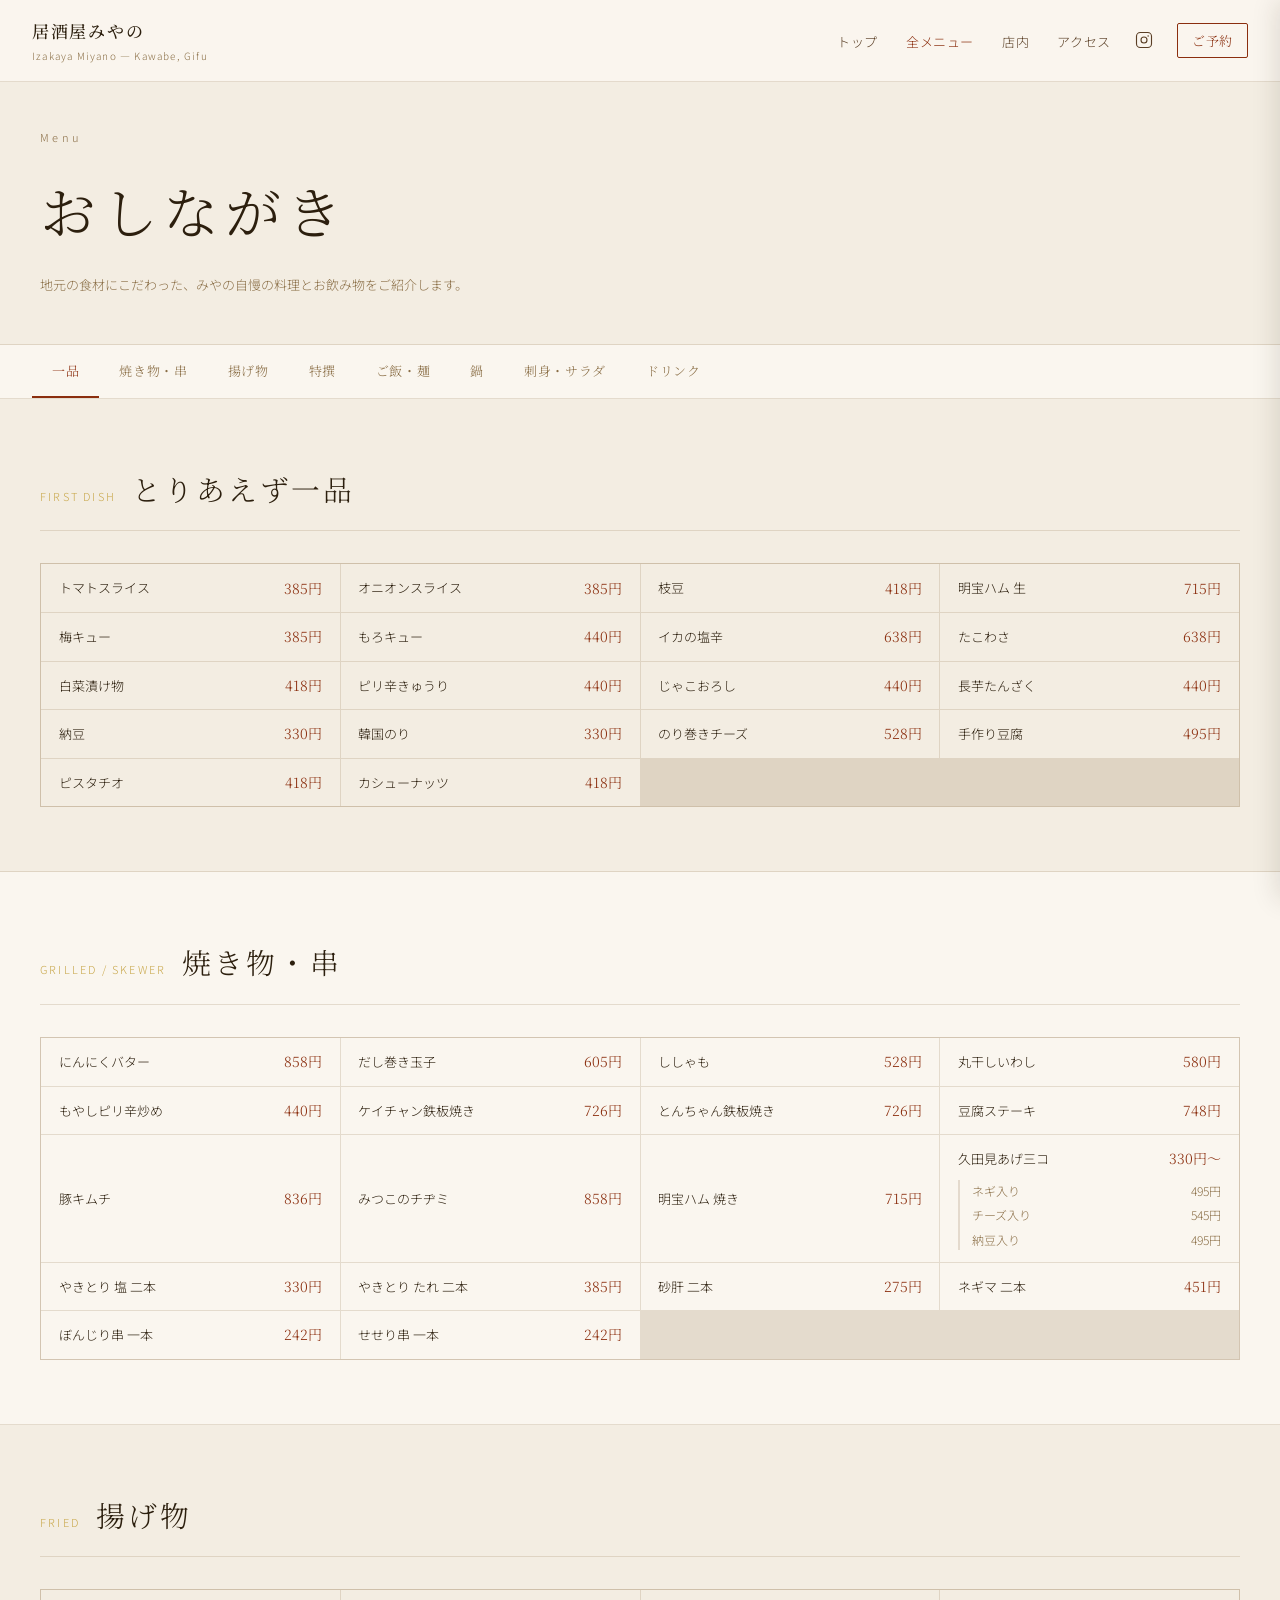
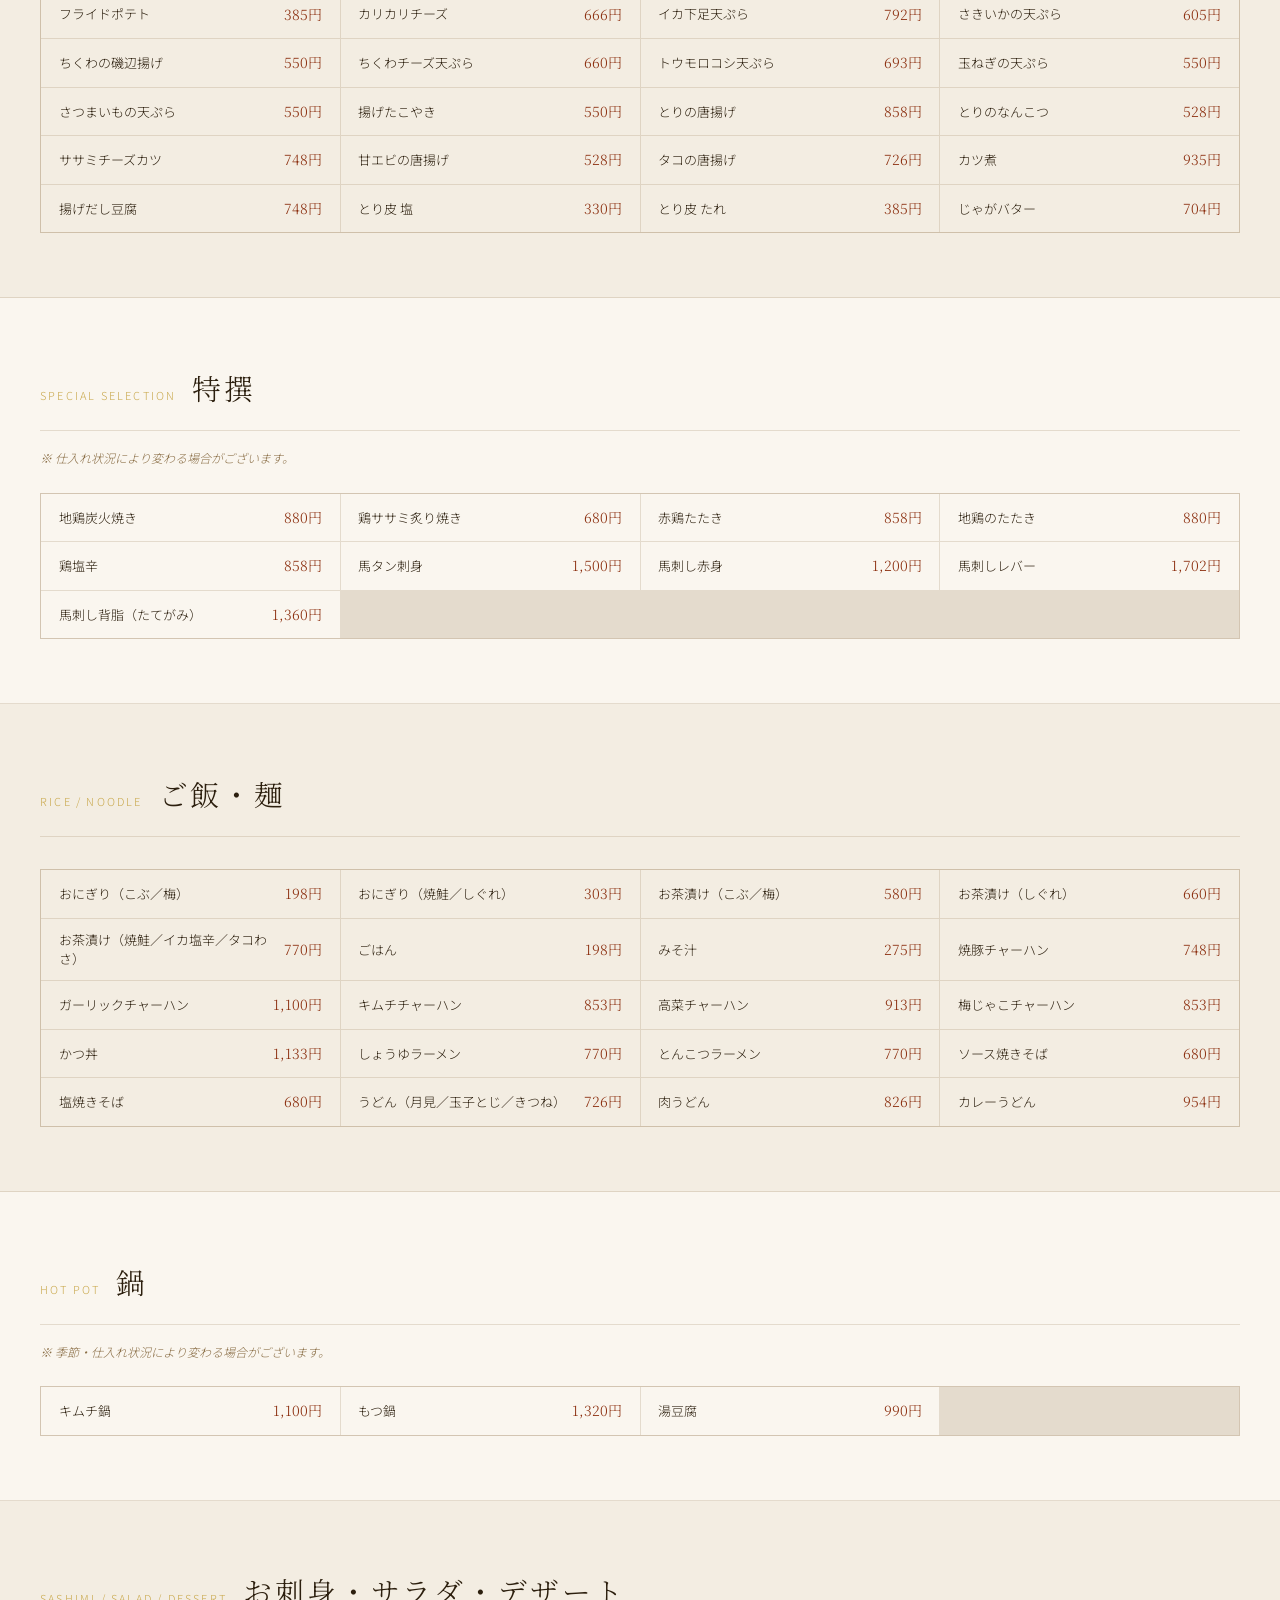
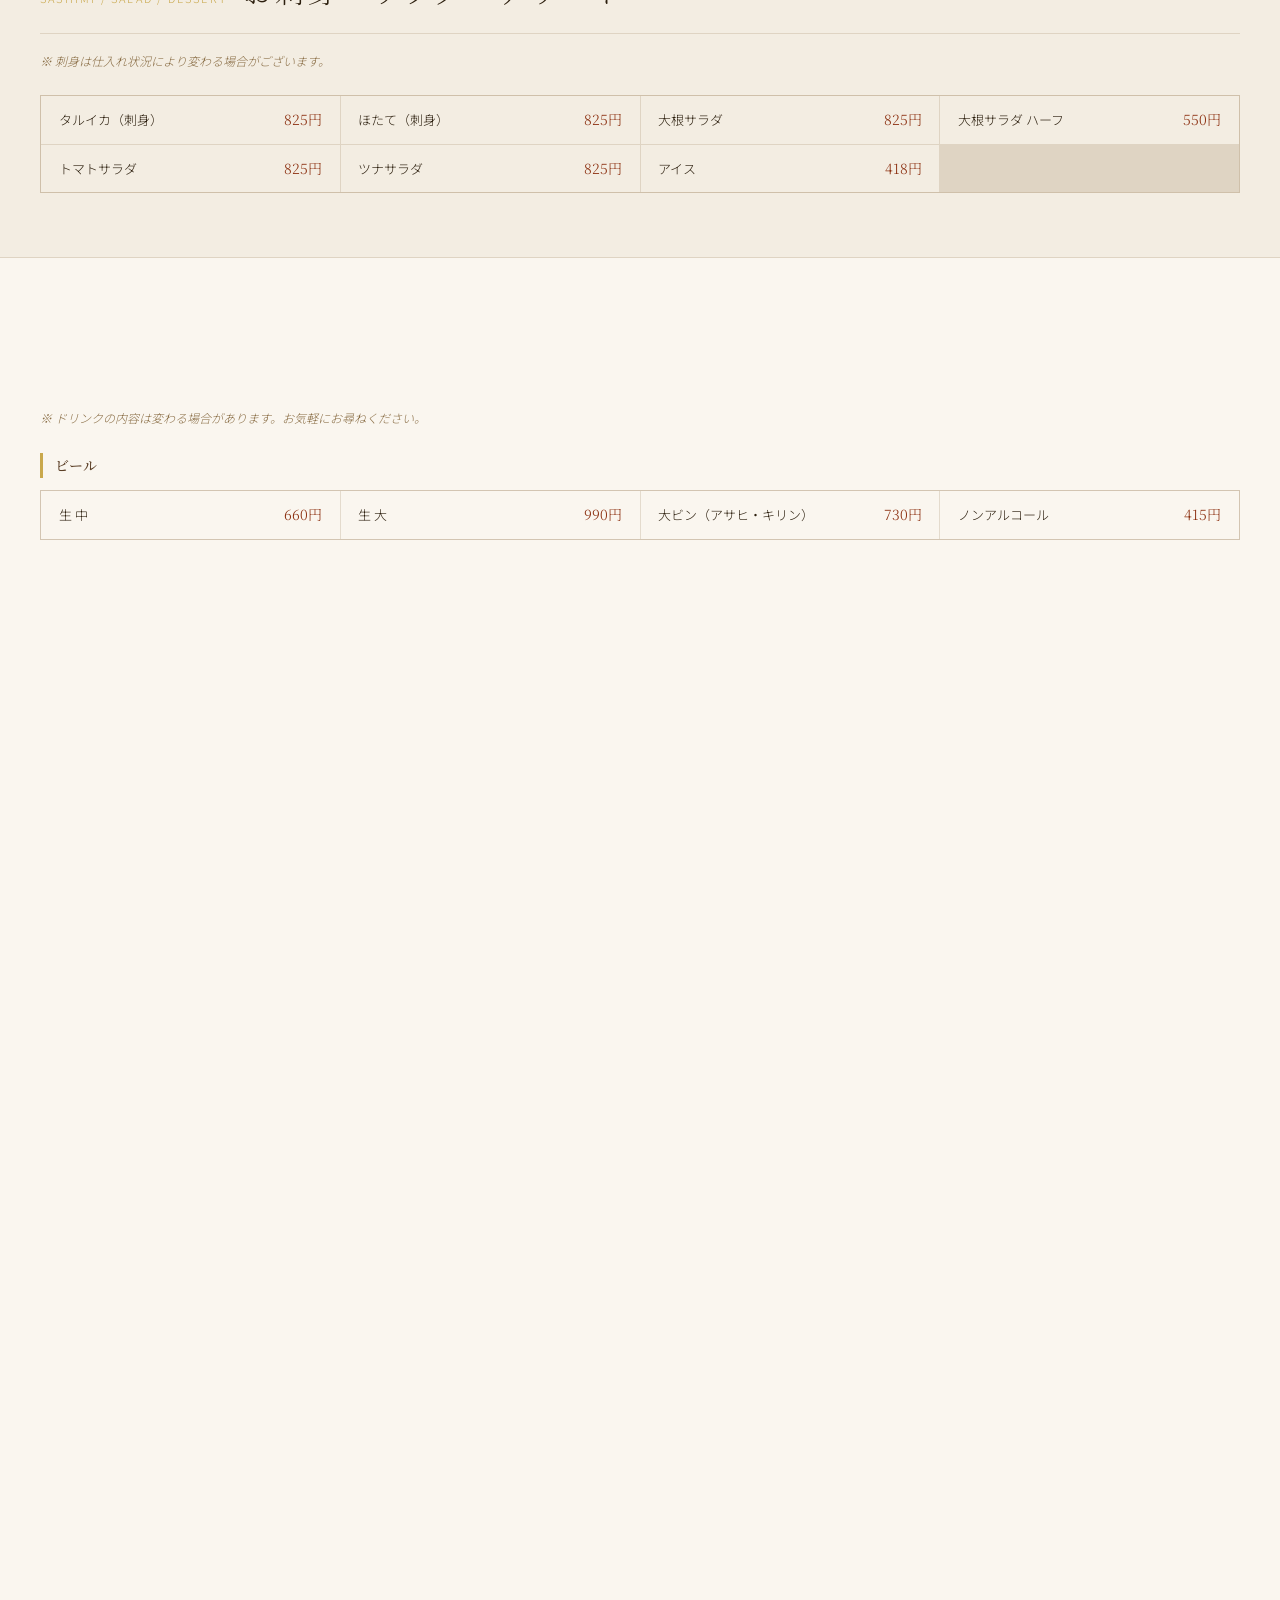
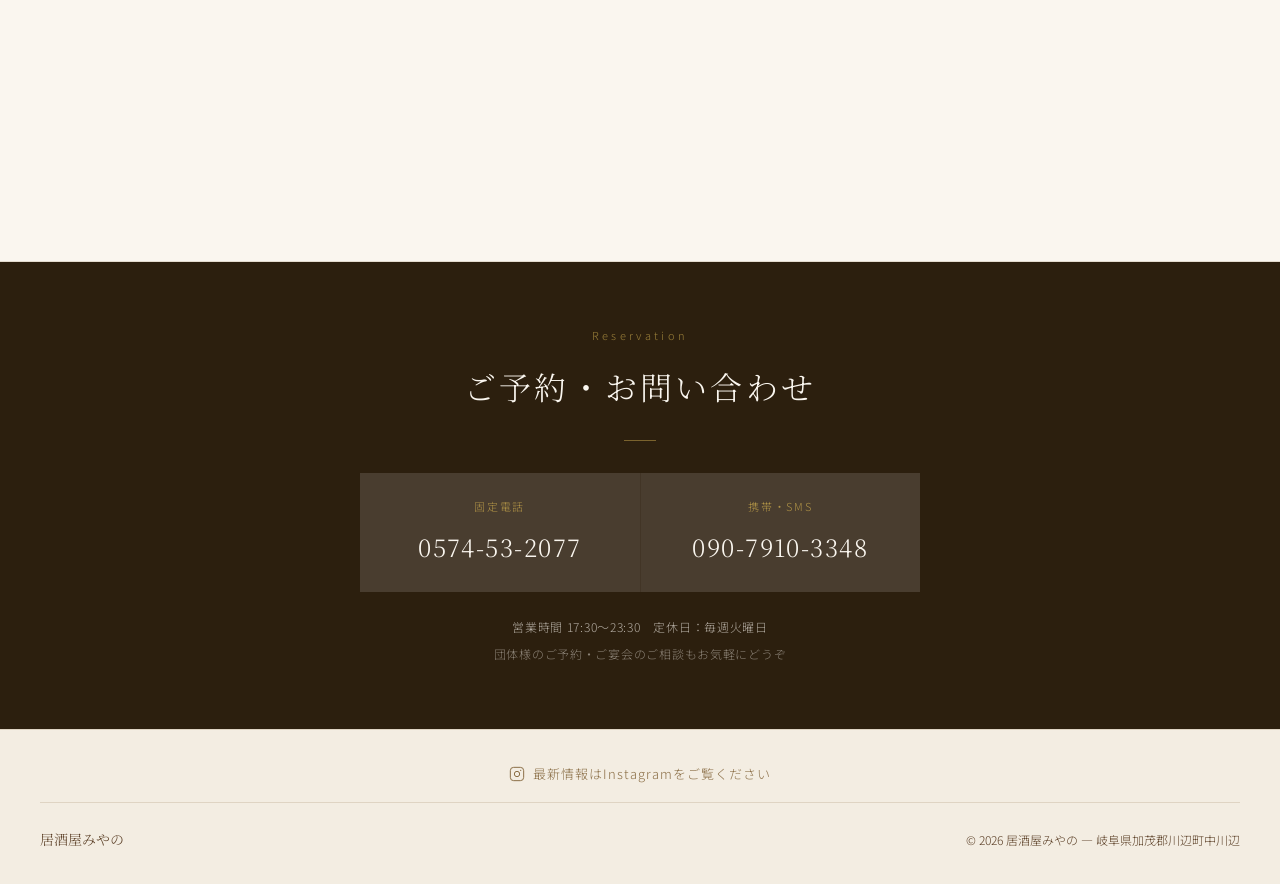
==== commit 780ac1eb: "fix files" ====
--- a/menu.html
+++ b/menu.html
@@ -3,254 +3,552 @@
 <head>
   <meta charset="UTF-8">
   <meta name="viewport" content="width=device-width, initial-scale=1.0">
-  <meta name="description" content="居酒屋みやのの全メニュー一覧。とりあえず一品・焼き物・揚げ物・特撰・ご飯・鍋・お刺身など。">
+  <meta name="description" content="居酒屋みやの｜全メニュー一覧。とりあえず一品・焼き物・串・揚げ物・特撰・ご飯・麺・鍋・お刺身・ドリンクなど。">
   <title>おしながき｜居酒屋みやの</title>
   <link rel="preconnect" href="https://fonts.googleapis.com">
   <link rel="preconnect" href="https://fonts.gstatic.com" crossorigin>
   <link href="https://fonts.googleapis.com/css2?family=Noto+Serif+JP:wght@300;400;500;700&family=Noto+Sans+JP:wght@300;400;500&display=swap" rel="stylesheet">
-  <link rel="stylesheet" href="assets/css/style.css">
   <style>
-    /* ページヘッダー */
-    .menu-page-header {
-      padding: 9rem 2rem 4rem;
-      text-align: center;
+    *, *::before, *::after { margin: 0; padding: 0; box-sizing: border-box; }
+
+    :root {
+      --bg:       #faf6ef;
+      --bg2:      #f3ede2;
+      --bg3:      #ede4d3;
+      --ink:      #2c1f0e;
+      --ink2:     #5a3e25;
+      --ink3:     #8b6f47;
+      --accent:   #8b2e0e;
+      --gold:     #c9a84c;
+      --border:   rgba(139,111,71,0.2);
+      --serif:    'Noto Serif JP', serif;
+      --sans:     'Noto Sans JP', sans-serif;
+    }
+
+    html { scroll-behavior: smooth; }
+
+    body {
+      background: var(--bg);
+      color: var(--ink);
+      font-family: var(--sans);
+      font-weight: 300;
+      line-height: 1.8;
+      overflow-x: hidden;
+    }
+
+    /* NAV */
+    nav {
+      position: fixed;
+      top: 0; left: 0; right: 0;
+      z-index: 100;
+      display: flex;
+      justify-content: space-between;
+      align-items: center;
+      padding: 1rem 2rem;
+      background: rgba(250,246,239,0.94);
+      backdrop-filter: blur(8px);
+      border-bottom: 1px solid var(--border);
+    }
+
+    .nav-logo {
+      font-family: var(--serif);
+      font-size: 17px;
+      font-weight: 500;
+      color: var(--ink);
+      text-decoration: none;
+      letter-spacing: 0.1em;
+      white-space: nowrap;
+    }
+
+    .nav-logo span {
+      font-size: 10px;
+      color: var(--ink3);
+      display: block;
+      letter-spacing: 0.12em;
+      font-family: var(--sans);
+      font-weight: 300;
+    }
+
+    .nav-right {
+      display: flex;
+      align-items: center;
+      gap: 1.5rem;
+    }
+
+    .nav-links {
+      display: flex;
+      gap: 1.75rem;
+      list-style: none;
+      align-items: center;
+    }
+
+    .nav-links a {
+      font-size: 13px;
+      color: var(--ink2);
+      text-decoration: none;
+      letter-spacing: 0.05em;
+      transition: color 0.2s;
+    }
+
+    .nav-links a:hover { color: var(--accent); }
+    .nav-links a.active { color: var(--accent); }
+
+    .nav-insta {
+      display: flex;
+      align-items: center;
+      color: var(--ink2);
+      transition: color 0.2s;
+      line-height: 1;
+    }
+
+    .nav-insta:hover { color: var(--accent); }
+
+    .nav-tel {
+      font-family: var(--serif);
+      font-size: 13px;
+      color: var(--accent);
+      text-decoration: none;
+      border: 1px solid var(--accent);
+      padding: 5px 14px;
+      border-radius: 2px;
+      letter-spacing: 0.05em;
+      transition: all 0.2s;
+      white-space: nowrap;
+    }
+
+    .nav-tel:hover { background: var(--accent); color: #fff; }
+
+    /* ハンバーガー */
+    .hamburger {
+      display: none;
+      flex-direction: column;
+      justify-content: center;
+      gap: 5px;
+      width: 32px;
+      height: 32px;
+      cursor: pointer;
+      background: none;
+      border: none;
+      padding: 2px;
+    }
+
+    .hamburger span {
+      display: block;
+      height: 1.5px;
+      background: var(--ink2);
+      border-radius: 2px;
+      transition: all 0.3s ease;
+      transform-origin: center;
+    }
+
+    .hamburger.open span:nth-child(1) { transform: translateY(6.5px) rotate(45deg); }
+    .hamburger.open span:nth-child(2) { opacity: 0; transform: scaleX(0); }
+    .hamburger.open span:nth-child(3) { transform: translateY(-6.5px) rotate(-45deg); }
+
+    /* モバイルメニュー */
+    .mobile-menu-overlay {
+      position: fixed;
+      inset: 0;
+      background: rgba(44,31,14,0.4);
+      z-index: 140;
+      opacity: 0;
+      pointer-events: none;
+      transition: opacity 0.4s ease;
+    }
+
+    .mobile-menu-overlay.open { opacity: 1; pointer-events: all; }
+
+    .mobile-menu {
+      position: fixed;
+      top: 0; right: 0; bottom: 0;
+      width: 75vw;
+      max-width: 300px;
+      background: var(--bg);
+      z-index: 150;
+      display: flex;
+      flex-direction: column;
+      padding: 5rem 2rem 3rem;
+      box-sizing: border-box;
+      transform: translateX(100%);
+      transition: transform 0.4s ease;
+      box-shadow: -4px 0 24px rgba(44,31,14,0.12);
+      overflow-y: auto;
+    }
+
+    .mobile-menu.open { transform: translateX(0); }
+
+    .mobile-menu-close {
+      position: absolute;
+      top: 1.25rem;
+      right: 1.25rem;
+      background: none;
+      border: none;
+      cursor: pointer;
+      font-size: 22px;
+      color: var(--ink2);
+      line-height: 1;
+      padding: 4px;
+    }
+
+    .mobile-menu ul {
+      list-style: none;
+      border-top: 1px solid var(--border);
+      padding: 0; margin: 0;
+    }
+
+    .mobile-menu ul li { border-bottom: 1px solid var(--border); }
+
+    .mobile-menu ul a {
+      display: block;
+      font-family: var(--serif);
+      font-size: 16px;
+      color: var(--ink);
+      text-decoration: none;
+      padding: 1rem 0.5rem;
+      letter-spacing: 0.08em;
+    }
+
+    .mobile-menu ul a.active { color: var(--accent); }
+
+    .mobile-menu-contact {
+      margin-top: 2rem;
+      display: flex;
+      flex-direction: column;
+      gap: 0.75rem;
+    }
+
+    .mobile-tel {
+      font-family: var(--serif);
+      font-size: 17px;
+      color: var(--accent);
+      text-decoration: none;
+      display: block;
+    }
+
+    .mobile-tel-sub {
+      font-size: 11px;
+      color: var(--ink3);
+      display: block;
+      margin-top: 2px;
+    }
+
+    .mobile-insta {
+      display: flex;
+      align-items: center;
+      gap: 8px;
+      color: var(--ink2);
+      text-decoration: none;
+      font-size: 13px;
+    }
+
+    /* PAGE HERO */
+    .page-hero {
+      padding: 8rem 2.5rem 3rem;
+      border-bottom: 1px solid var(--border);
       background: var(--bg2);
-      border-bottom: 1px solid var(--border);
-      position: relative;
-    }
-    .menu-page-header::before {
-      content: '';
-      position: absolute;
-      bottom: 0; left: 50%; transform: translateX(-50%);
-      width: 40px; height: 2px;
-      background: var(--accent);
-    }
-    .menu-page-eyebrow {
+    }
+
+    .page-hero-label {
+      font-size: 11px;
+      letter-spacing: 0.3em;
+      color: var(--ink3);
+      margin-bottom: 0.75rem;
       font-family: var(--sans);
-      font-size: 10px;
-      letter-spacing: 0.3em;
-      text-transform: uppercase;
-      color: var(--ink3);
-      margin-bottom: 1rem;
-    }
-    .menu-page-title {
+    }
+
+    .page-hero-title {
       font-family: var(--serif);
-      font-size: clamp(2rem, 6vw, 3.5rem);
-      font-weight: 400;
+      font-size: clamp(2rem, 5vw, 3.5rem);
+      font-weight: 300;
       color: var(--ink);
-      letter-spacing: 0.15em;
-      line-height: 1.3;
-    }
-    .menu-page-sub {
-      margin-top: 1rem;
+      letter-spacing: 0.1em;
+      margin-bottom: 0.75rem;
+    }
+
+    .page-hero-desc {
       font-size: 13px;
       color: var(--ink3);
-      letter-spacing: 0.05em;
-    }
-
-    /* スティッキータブ */
+    }
+
+    /* カテゴリーナビ */
     .menu-nav {
       position: sticky;
-      top: 56px;
-      z-index: 50;
-      background: var(--bg);
+      top: 57px;
+      z-index: 90;
+      background: rgba(250,246,239,0.96);
+      backdrop-filter: blur(8px);
       border-bottom: 1px solid var(--border);
       overflow-x: auto;
       -webkit-overflow-scrolling: touch;
       scrollbar-width: none;
     }
+
     .menu-nav::-webkit-scrollbar { display: none; }
+
     .menu-nav-inner {
       display: flex;
-      min-width: max-content;
-      padding: 0 1.5rem;
-    }
-    .menu-nav-btn {
+      gap: 0;
+      padding: 0 2rem;
+      white-space: nowrap;
+    }
+
+    .menu-nav-link {
       font-family: var(--serif);
       font-size: 13px;
       color: var(--ink3);
-      background: none;
-      border: none;
+      text-decoration: none;
+      padding: 0.85rem 1.25rem;
       border-bottom: 2px solid transparent;
-      padding: 1rem 1.25rem;
-      cursor: pointer;
-      white-space: nowrap;
-      letter-spacing: 0.06em;
-      transition: color 0.2s, border-color 0.2s;
-    }
-    .menu-nav-btn:hover { color: var(--ink); }
-    .menu-nav-btn.active {
-      color: var(--accent);
-      border-bottom-color: var(--accent);
-      font-weight: 500;
-    }
-
-    /* メインコンテンツ */
-    .menu-page-body {
-      max-width: 900px;
-      margin: 0 auto;
-      padding: 0 1.5rem 5rem;
-    }
-
-    /* カテゴリーブロック */
-    .menu-cat-block {
-      padding-top: 4rem;
-    }
-    .menu-cat-block + .menu-cat-block {
-      border-top: 1px solid var(--border);
-    }
-
-    .cat-header {
+      letter-spacing: 0.05em;
+      transition: all 0.2s;
+      display: block;
+    }
+
+    .menu-nav-link:hover { color: var(--ink); }
+    .menu-nav-link.active { color: var(--accent); border-bottom-color: var(--accent); }
+
+    /* メニューセクション */
+    .menu-section {
+      padding: 4rem 2.5rem;
+      border-bottom: 1px solid var(--border);
+    }
+
+    .menu-section:nth-child(even) { background: var(--bg2); }
+
+    .menu-section-header {
       display: flex;
       align-items: baseline;
       gap: 1rem;
       margin-bottom: 2rem;
-    }
-    .cat-en {
+      padding-bottom: 1rem;
+      border-bottom: 1px solid var(--border);
+    }
+
+    .menu-section-en {
+      font-size: 11px;
+      letter-spacing: 0.2em;
+      color: var(--gold);
       font-family: var(--sans);
-      font-size: 10px;
-      letter-spacing: 0.2em;
       text-transform: uppercase;
-      color: var(--ink3);
-    }
-    .cat-ja {
+    }
+
+    .menu-section-ja {
       font-family: var(--serif);
-      font-size: 22px;
-      font-weight: 400;
+      font-size: clamp(1.3rem, 3vw, 1.8rem);
+      font-weight: 300;
       color: var(--ink);
       letter-spacing: 0.1em;
     }
-    .cat-line {
-      flex: 1;
+
+    .menu-note {
+      font-size: 12px;
+      color: var(--ink3);
+      margin-top: -1rem;
+      margin-bottom: 1.5rem;
+      font-style: italic;
+    }
+
+    /* メニューグリッド */
+    .menu-grid {
+      display: grid;
+      grid-template-columns: repeat(auto-fill, minmax(260px, 1fr));
+      gap: 1px;
+      background: var(--border);
+      border: 1px solid var(--border);
+    }
+
+    .menu-item {
+      display: flex;
+      justify-content: space-between;
+      align-items: center;
+      padding: 0.7rem 1.1rem;
+      background: var(--bg);
+      gap: 1rem;
+      transition: background 0.15s;
+    }
+
+    .menu-section:nth-child(even) .menu-item { background: var(--bg2); }
+    .menu-section:nth-child(even) .menu-item:hover { background: var(--bg3); }
+    .menu-item:hover { background: var(--bg2); }
+
+    .menu-item-name {
+      font-size: 13px;
+      color: var(--ink);
+      line-height: 1.5;
+    }
+
+    .menu-item-price {
+      font-family: var(--serif);
+      font-size: 14px;
+      color: var(--accent);
+      white-space: nowrap;
+      flex-shrink: 0;
+    }
+
+    /* 久田見あげ風ネスト */
+    .menu-item-parent {
+      flex-direction: column;
+      align-items: flex-start;
+      gap: 0.5rem;
+    }
+
+    .menu-item-parent-row {
+      width: 100%;
+      display: flex;
+      justify-content: space-between;
+      align-items: center;
+    }
+
+    .menu-item-children {
+      width: 100%;
+      display: flex;
+      flex-direction: column;
+      gap: 3px;
+      padding-left: 0.75rem;
+      border-left: 2px solid var(--border);
+    }
+
+    .menu-item-child {
+      display: flex;
+      justify-content: space-between;
+      font-size: 12px;
+      color: var(--ink3);
+    }
+
+    /* ドリンクサブカテゴリー */
+    .drink-category {
+      margin-bottom: 2rem;
+    }
+
+    .drink-category-title {
+      font-family: var(--serif);
+      font-size: 14px;
+      font-weight: 500;
+      color: var(--ink2);
+      border-left: 3px solid var(--gold);
+      padding-left: 0.75rem;
+      margin-bottom: 0.75rem;
+      letter-spacing: 0.05em;
+    }
+
+    .drink-note {
+      font-size: 11px;
+      color: var(--ink3);
+      margin-bottom: 0.5rem;
+    }
+
+    /* 予約セクション */
+    .reservation {
+      background: var(--ink);
+      text-align: center;
+      padding: 4rem 2rem;
+    }
+
+    .reservation-inner { max-width: 560px; margin: 0 auto; }
+
+    .reservation-label {
+      font-size: 11px;
+      letter-spacing: 0.3em;
+      color: var(--gold);
+      opacity: 0.7;
+      margin-bottom: 0.75rem;
+      font-family: var(--sans);
+    }
+
+    .reservation-title {
+      font-family: var(--serif);
+      font-size: clamp(1.4rem, 4vw, 2rem);
+      font-weight: 300;
+      color: var(--bg);
+      letter-spacing: 0.1em;
+      margin-bottom: 1.5rem;
+    }
+
+    .reservation-divider {
+      width: 32px;
       height: 1px;
-      background: var(--border);
-    }
-
-    /* アイテムグリッド */
-    .item-grid {
+      background: var(--gold);
+      margin: 0 auto 2rem;
+      opacity: 0.5;
+    }
+
+    .reservation-cards {
       display: grid;
       grid-template-columns: 1fr 1fr;
       gap: 1px;
-      background: var(--border);
-    }
-    .item-row {
-      background: var(--bg);
-      display: flex;
-      justify-content: space-between;
-      align-items: baseline;
-      padding: 0.85rem 1.2rem;
-      gap: 1rem;
-      transition: background 0.15s;
-    }
-    .item-row:hover { background: var(--bg2); }
-    .item-name {
-      font-size: 13px;
-      color: var(--ink);
-      letter-spacing: 0.03em;
-      line-height: 1.5;
-    }
-    .item-name.sub {
-      padding-left: 1em;
+      background: rgba(250,246,239,0.1);
+      margin-bottom: 1.5rem;
+    }
+
+    .reservation-card {
+      background: rgba(250,246,239,0.04);
+      padding: 1.5rem 1rem;
+      text-decoration: none;
+      display: block;
+      transition: background 0.2s;
+    }
+
+    .reservation-card:hover { background: rgba(250,246,239,0.08); }
+
+    .reservation-card-label {
+      font-size: 11px;
+      color: var(--gold);
+      letter-spacing: 0.15em;
+      margin-bottom: 0.5rem;
+      font-family: var(--sans);
+      opacity: 0.8;
+    }
+
+    .reservation-card-num {
+      font-family: var(--serif);
+      font-size: clamp(18px, 4vw, 24px);
+      color: #faf6ef;
+      letter-spacing: 0.06em;
+      white-space: nowrap;
+    }
+
+    .reservation-note {
+      font-size: 12px;
+      color: rgba(250,246,239,0.65);
+      letter-spacing: 0.06em;
+      line-height: 1.9;
+    }
+
+    /* フッター */
+    footer {
+      padding: 2rem 2.5rem;
+      background: var(--bg2);
+      border-top: 1px solid var(--border);
+    }
+
+    footer p {
+      font-size: 12px;
       color: var(--ink2);
-      font-size: 12px;
-    }
-    .item-price {
-      font-family: var(--sans);
-      font-size: 12px;
-      color: var(--ink3);
-      white-space: nowrap;
-      flex-shrink: 0;
-    }
-
-    /* 特撰バッジ */
-    .item-row.special .item-name::before {
-      content: '★ ';
-      color: var(--gold);
-      font-size: 10px;
-    }
-
-    /* ドリンクサブカテゴリ */
-    .drink-sub {
-      margin: 1.8rem 0 0.6rem;
-      font-family: var(--sans);
-      font-size: 11px;
-      letter-spacing: 0.15em;
-      color: var(--ink3);
-      border-left: 2px solid var(--accent);
-      padding-left: 0.6rem;
-    }
-    .drink-sub2 {
-      margin: 1.2rem 0 0.4rem;
-      font-family: var(--sans);
-      font-size: 11px;
-      letter-spacing: 0.08em;
-      color: var(--ink2);
-      padding-left: 0.6rem;
-      border-left: 1px solid var(--border);
-    }
-    .drink-note {
-      font-size: 10px;
-      color: var(--ink3);
-      margin-left: 0.5em;
-      letter-spacing: 0.03em;
-    }
-
-    /* 注記 */
-    .cat-note {
-      margin-top: 1rem;
-      font-size: 11px;
-      color: var(--ink3);
-      letter-spacing: 0.03em;
       line-height: 1.8;
     }
 
-    /* CTAバナー */
-    .menu-cta {
-      margin-top: 4rem;
-      background: var(--ink);
-      padding: 2.5rem 2rem;
-      text-align: center;
-    }
-    .menu-cta-title {
-      font-family: var(--serif);
-      font-size: 18px;
-      color: #fff;
-      letter-spacing: 0.1em;
-      margin-bottom: 0.5rem;
-    }
-    .menu-cta-sub {
-      font-size: 12px;
-      color: rgba(255,255,255,0.5);
-      margin-bottom: 1.5rem;
-      letter-spacing: 0.04em;
-    }
-    .menu-cta-btns {
-      display: flex;
-      gap: 1rem;
-      justify-content: center;
-      flex-wrap: wrap;
-    }
-    .menu-cta-btn {
-      display: inline-block;
-      font-size: 13px;
-      letter-spacing: 0.08em;
-      padding: 0.75rem 2rem;
-      text-decoration: none;
-      transition: opacity 0.2s;
-    }
-    .menu-cta-btn:hover { opacity: 0.8; }
-    .menu-cta-btn.primary {
-      background: var(--accent);
-      color: #fff;
-    }
-    .menu-cta-btn.secondary {
-      border: 1px solid rgba(255,255,255,0.3);
-      color: rgba(255,255,255,0.7);
-    }
-
-    @media (max-width: 600px) {
-      .item-grid { grid-template-columns: 1fr; }
-      .menu-page-header { padding: 8rem 1.5rem 3rem; }
+    /* フェードイン */
+    .fade {
+      opacity: 0;
+      transform: translateY(20px);
+      transition: opacity 0.7s ease, transform 0.7s ease;
+    }
+
+    .fade.in { opacity: 1; transform: translateY(0); }
+
+    /* RESPONSIVE */
+    @media (max-width: 768px) {
+      nav { padding: 0.85rem 1.25rem; }
+      .nav-links { display: none !important; }
+      .nav-tel { display: none !important; }
+      .nav-insta { display: none !important; }
+      .nav-logo span { display: none; }
+      .hamburger { display: flex !important; }
+      .page-hero { padding: 6rem 1.25rem 2rem; }
+      .menu-section { padding: 3rem 1.25rem; }
+      .menu-nav-inner { padding: 0 1rem; }
+      .reservation-cards { grid-template-columns: 1fr; }
+      footer { padding: 1.5rem 1.25rem; }
     }
   </style>
 </head>
@@ -262,7 +560,7 @@
     <button class="mobile-menu-close" onclick="closeMenu()">✕</button>
     <ul>
       <li><a href="index.html" onclick="closeMenu()">トップ</a></li>
-      <li><a href="menu.html" onclick="closeMenu()">全メニュー</a></li>
+      <li><a href="menu.html" class="active" onclick="closeMenu()">全メニュー</a></li>
       <li><a href="index.html#interior" onclick="closeMenu()">店内</a></li>
       <li><a href="index.html#access" onclick="closeMenu()">アクセス</a></li>
       <li><a href="index.html#reserve" onclick="closeMenu()">ご予約</a></li>
@@ -292,7 +590,7 @@
     <div class="nav-right">
       <ul class="nav-links">
         <li><a href="index.html">トップ</a></li>
-        <li><a href="menu.html" style="color:var(--accent);">全メニュー</a></li>
+        <li><a href="menu.html" class="active">全メニュー</a></li>
         <li><a href="index.html#interior">店内</a></li>
         <li><a href="index.html#access">アクセス</a></li>
       </ul>
@@ -311,398 +609,321 @@
   </nav>
 
   <!-- ページヘッダー -->
-  <div class="menu-page-header">
-    <div class="menu-page-eyebrow">Izakaya Miyano</div>
-    <h1 class="menu-page-title">おしながき</h1>
-    <p class="menu-page-sub">地元の食材にこだわった、みやの自慢の料理をご紹介します。</p>
+  <div class="page-hero">
+    <div class="page-hero-label">Menu</div>
+    <h1 class="page-hero-title">おしながき</h1>
+    <p class="page-hero-desc">地元の食材にこだわった、みやの自慢の料理とお飲み物をご紹介します。</p>
   </div>
 
-  <!-- カテゴリータブ -->
+  <!-- カテゴリーナビ -->
   <div class="menu-nav">
     <div class="menu-nav-inner">
-      <button class="menu-nav-btn active" onclick="scrollToSection('sec-0',this)">とりあえず一品</button>
-      <button class="menu-nav-btn" onclick="scrollToSection('sec-1',this)">焼き物・串</button>
-      <button class="menu-nav-btn" onclick="scrollToSection('sec-2',this)">揚げ物</button>
-      <button class="menu-nav-btn" onclick="scrollToSection('sec-3',this)">特撰</button>
-      <button class="menu-nav-btn" onclick="scrollToSection('sec-4',this)">ご飯・麺</button>
-      <button class="menu-nav-btn" onclick="scrollToSection('sec-5',this)">鍋</button>
-      <button class="menu-nav-btn" onclick="scrollToSection('sec-6',this)">お刺身・サラダ・デザート</button>
-      <button class="menu-nav-btn" onclick="scrollToSection('sec-7',this)">ドリンク</button>
+      <a href="#first" class="menu-nav-link">一品</a>
+      <a href="#grilled" class="menu-nav-link">焼き物・串</a>
+      <a href="#fried" class="menu-nav-link">揚げ物</a>
+      <a href="#special" class="menu-nav-link">特撰</a>
+      <a href="#rice" class="menu-nav-link">ご飯・麺</a>
+      <a href="#nabe" class="menu-nav-link">鍋</a>
+      <a href="#sashimi" class="menu-nav-link">刺身・サラダ</a>
+      <a href="#drinks" class="menu-nav-link">ドリンク</a>
     </div>
   </div>
 
-  <div class="menu-page-body">
-
-    <!-- とりあえず一品 -->
-    <div class="menu-cat-block" id="sec-0">
-      <div class="cat-header">
-        <div>
-          <div class="cat-en">First Dish</div>
-          <div class="cat-ja">とりあえず一品</div>
+  <!-- とりあえず一品 -->
+  <section class="menu-section" id="first">
+    <div class="menu-section-header fade">
+      <span class="menu-section-en">First Dish</span>
+      <h2 class="menu-section-ja">とりあえず一品</h2>
+    </div>
+    <div class="menu-grid fade">
+      <div class="menu-item"><span class="menu-item-name">トマトスライス</span><span class="menu-item-price">385円</span></div>
+      <div class="menu-item"><span class="menu-item-name">オニオンスライス</span><span class="menu-item-price">385円</span></div>
+      <div class="menu-item"><span class="menu-item-name">枝豆</span><span class="menu-item-price">418円</span></div>
+      <div class="menu-item"><span class="menu-item-name">明宝ハム 生</span><span class="menu-item-price">715円</span></div>
+      <div class="menu-item"><span class="menu-item-name">梅キュー</span><span class="menu-item-price">385円</span></div>
+      <div class="menu-item"><span class="menu-item-name">もろキュー</span><span class="menu-item-price">440円</span></div>
+      <div class="menu-item"><span class="menu-item-name">イカの塩辛</span><span class="menu-item-price">638円</span></div>
+      <div class="menu-item"><span class="menu-item-name">たこわさ</span><span class="menu-item-price">638円</span></div>
+      <div class="menu-item"><span class="menu-item-name">白菜漬け物</span><span class="menu-item-price">418円</span></div>
+      <div class="menu-item"><span class="menu-item-name">ピリ辛きゅうり</span><span class="menu-item-price">440円</span></div>
+      <div class="menu-item"><span class="menu-item-name">じゃこおろし</span><span class="menu-item-price">440円</span></div>
+      <div class="menu-item"><span class="menu-item-name">長芋たんざく</span><span class="menu-item-price">440円</span></div>
+      <div class="menu-item"><span class="menu-item-name">納豆</span><span class="menu-item-price">330円</span></div>
+      <div class="menu-item"><span class="menu-item-name">韓国のり</span><span class="menu-item-price">330円</span></div>
+      <div class="menu-item"><span class="menu-item-name">のり巻きチーズ</span><span class="menu-item-price">528円</span></div>
+      <div class="menu-item"><span class="menu-item-name">手作り豆腐</span><span class="menu-item-price">495円</span></div>
+      <div class="menu-item"><span class="menu-item-name">ピスタチオ</span><span class="menu-item-price">418円</span></div>
+      <div class="menu-item"><span class="menu-item-name">カシューナッツ</span><span class="menu-item-price">418円</span></div>
+    </div>
+  </section>
+
+  <!-- 焼き物・串 -->
+  <section class="menu-section" id="grilled">
+    <div class="menu-section-header fade">
+      <span class="menu-section-en">Grilled / Skewer</span>
+      <h2 class="menu-section-ja">焼き物・串</h2>
+    </div>
+    <div class="menu-grid fade">
+      <div class="menu-item"><span class="menu-item-name">にんにくバター</span><span class="menu-item-price">858円</span></div>
+      <div class="menu-item"><span class="menu-item-name">だし巻き玉子</span><span class="menu-item-price">605円</span></div>
+      <div class="menu-item"><span class="menu-item-name">ししゃも</span><span class="menu-item-price">528円</span></div>
+      <div class="menu-item"><span class="menu-item-name">丸干しいわし</span><span class="menu-item-price">580円</span></div>
+      <div class="menu-item"><span class="menu-item-name">もやしピリ辛炒め</span><span class="menu-item-price">440円</span></div>
+      <div class="menu-item"><span class="menu-item-name">ケイチャン鉄板焼き</span><span class="menu-item-price">726円</span></div>
+      <div class="menu-item"><span class="menu-item-name">とんちゃん鉄板焼き</span><span class="menu-item-price">726円</span></div>
+      <div class="menu-item"><span class="menu-item-name">豆腐ステーキ</span><span class="menu-item-price">748円</span></div>
+      <div class="menu-item"><span class="menu-item-name">豚キムチ</span><span class="menu-item-price">836円</span></div>
+      <div class="menu-item"><span class="menu-item-name">みつこのチヂミ</span><span class="menu-item-price">858円</span></div>
+      <div class="menu-item"><span class="menu-item-name">明宝ハム 焼き</span><span class="menu-item-price">715円</span></div>
+      <div class="menu-item menu-item-parent">
+        <div class="menu-item-parent-row">
+          <span class="menu-item-name">久田見あげ三コ</span>
+          <span class="menu-item-price">330円〜</span>
         </div>
-        <div class="cat-line"></div>
+        <div class="menu-item-children">
+          <div class="menu-item-child"><span>ネギ入り</span><span>495円</span></div>
+          <div class="menu-item-child"><span>チーズ入り</span><span>545円</span></div>
+          <div class="menu-item-child"><span>納豆入り</span><span>495円</span></div>
+        </div>
       </div>
-      <div class="item-grid">
-        <div class="item-row"><span class="item-name">トマトスライス</span><span class="item-price">385円</span></div>
-        <div class="item-row"><span class="item-name">オニオンスライス</span><span class="item-price">385円</span></div>
-        <div class="item-row"><span class="item-name">枝豆</span><span class="item-price">418円</span></div>
-        <div class="item-row"><span class="item-name">明宝ハム 生</span><span class="item-price">715円</span></div>
-        <div class="item-row"><span class="item-name">梅キュー</span><span class="item-price">385円</span></div>
-        <div class="item-row"><span class="item-name">もろキュー</span><span class="item-price">440円</span></div>
-        <div class="item-row"><span class="item-name">イカの塩辛</span><span class="item-price">638円</span></div>
-        <div class="item-row"><span class="item-name">たこわさ</span><span class="item-price">638円</span></div>
-        <div class="item-row"><span class="item-name">白菜漬け物</span><span class="item-price">418円</span></div>
-        <div class="item-row"><span class="item-name">ピリ辛きゅうり</span><span class="item-price">440円</span></div>
-        <div class="item-row"><span class="item-name">じゃこおろし</span><span class="item-price">440円</span></div>
-        <div class="item-row"><span class="item-name">長芋たんざく</span><span class="item-price">440円</span></div>
-        <div class="item-row"><span class="item-name">納豆</span><span class="item-price">330円</span></div>
-        <div class="item-row"><span class="item-name">韓国のり</span><span class="item-price">330円</span></div>
-        <div class="item-row"><span class="item-name">のり巻きチーズ</span><span class="item-price">528円</span></div>
-        <div class="item-row"><span class="item-name">手作り豆腐</span><span class="item-price">495円</span></div>
-        <div class="item-row"><span class="item-name">ピスタチオ</span><span class="item-price">418円</span></div>
-        <div class="item-row"><span class="item-name">カシューナッツ</span><span class="item-price">418円</span></div>
+      <div class="menu-item"><span class="menu-item-name">やきとり 塩 二本</span><span class="menu-item-price">330円</span></div>
+      <div class="menu-item"><span class="menu-item-name">やきとり たれ 二本</span><span class="menu-item-price">385円</span></div>
+      <div class="menu-item"><span class="menu-item-name">砂肝 二本</span><span class="menu-item-price">275円</span></div>
+      <div class="menu-item"><span class="menu-item-name">ネギマ 二本</span><span class="menu-item-price">451円</span></div>
+      <div class="menu-item"><span class="menu-item-name">ぼんじり串 一本</span><span class="menu-item-price">242円</span></div>
+      <div class="menu-item"><span class="menu-item-name">せせり串 一本</span><span class="menu-item-price">242円</span></div>
+    </div>
+  </section>
+
+  <!-- 揚げ物 -->
+  <section class="menu-section" id="fried">
+    <div class="menu-section-header fade">
+      <span class="menu-section-en">Fried</span>
+      <h2 class="menu-section-ja">揚げ物</h2>
+    </div>
+    <div class="menu-grid fade">
+      <div class="menu-item"><span class="menu-item-name">フライドポテト</span><span class="menu-item-price">385円</span></div>
+      <div class="menu-item"><span class="menu-item-name">カリカリチーズ</span><span class="menu-item-price">666円</span></div>
+      <div class="menu-item"><span class="menu-item-name">イカ下足天ぷら</span><span class="menu-item-price">792円</span></div>
+      <div class="menu-item"><span class="menu-item-name">さきいかの天ぷら</span><span class="menu-item-price">605円</span></div>
+      <div class="menu-item"><span class="menu-item-name">ちくわの磯辺揚げ</span><span class="menu-item-price">550円</span></div>
+      <div class="menu-item"><span class="menu-item-name">ちくわチーズ天ぷら</span><span class="menu-item-price">660円</span></div>
+      <div class="menu-item"><span class="menu-item-name">トウモロコシ天ぷら</span><span class="menu-item-price">693円</span></div>
+      <div class="menu-item"><span class="menu-item-name">玉ねぎの天ぷら</span><span class="menu-item-price">550円</span></div>
+      <div class="menu-item"><span class="menu-item-name">さつまいもの天ぷら</span><span class="menu-item-price">550円</span></div>
+      <div class="menu-item"><span class="menu-item-name">揚げたこやき</span><span class="menu-item-price">550円</span></div>
+      <div class="menu-item"><span class="menu-item-name">とりの唐揚げ</span><span class="menu-item-price">858円</span></div>
+      <div class="menu-item"><span class="menu-item-name">とりのなんこつ</span><span class="menu-item-price">528円</span></div>
+      <div class="menu-item"><span class="menu-item-name">ササミチーズカツ</span><span class="menu-item-price">748円</span></div>
+      <div class="menu-item"><span class="menu-item-name">甘エビの唐揚げ</span><span class="menu-item-price">528円</span></div>
+      <div class="menu-item"><span class="menu-item-name">タコの唐揚げ</span><span class="menu-item-price">726円</span></div>
+      <div class="menu-item"><span class="menu-item-name">カツ煮</span><span class="menu-item-price">935円</span></div>
+      <div class="menu-item"><span class="menu-item-name">揚げだし豆腐</span><span class="menu-item-price">748円</span></div>
+      <div class="menu-item"><span class="menu-item-name">とり皮 塩</span><span class="menu-item-price">330円</span></div>
+      <div class="menu-item"><span class="menu-item-name">とり皮 たれ</span><span class="menu-item-price">385円</span></div>
+      <div class="menu-item"><span class="menu-item-name">じゃがバター</span><span class="menu-item-price">704円</span></div>
+    </div>
+  </section>
+
+  <!-- 特撰 -->
+  <section class="menu-section" id="special">
+    <div class="menu-section-header fade">
+      <span class="menu-section-en">Special Selection</span>
+      <h2 class="menu-section-ja">特撰</h2>
+    </div>
+    <p class="menu-note fade">※ 仕入れ状況により変わる場合がございます。</p>
+    <div class="menu-grid fade">
+      <div class="menu-item"><span class="menu-item-name">地鶏炭火焼き</span><span class="menu-item-price">880円</span></div>
+      <div class="menu-item"><span class="menu-item-name">鶏ササミ炙り焼き</span><span class="menu-item-price">680円</span></div>
+      <div class="menu-item"><span class="menu-item-name">赤鶏たたき</span><span class="menu-item-price">858円</span></div>
+      <div class="menu-item"><span class="menu-item-name">地鶏のたたき</span><span class="menu-item-price">880円</span></div>
+      <div class="menu-item"><span class="menu-item-name">鶏塩辛</span><span class="menu-item-price">858円</span></div>
+      <div class="menu-item"><span class="menu-item-name">馬タン刺身</span><span class="menu-item-price">1,500円</span></div>
+      <div class="menu-item"><span class="menu-item-name">馬刺し赤身</span><span class="menu-item-price">1,200円</span></div>
+      <div class="menu-item"><span class="menu-item-name">馬刺しレバー</span><span class="menu-item-price">1,702円</span></div>
+      <div class="menu-item"><span class="menu-item-name">馬刺し背脂（たてがみ）</span><span class="menu-item-price">1,360円</span></div>
+    </div>
+  </section>
+
+  <!-- ご飯・麺 -->
+  <section class="menu-section" id="rice">
+    <div class="menu-section-header fade">
+      <span class="menu-section-en">Rice / Noodle</span>
+      <h2 class="menu-section-ja">ご飯・麺</h2>
+    </div>
+    <div class="menu-grid fade">
+      <div class="menu-item"><span class="menu-item-name">おにぎり（こぶ／梅）</span><span class="menu-item-price">198円</span></div>
+      <div class="menu-item"><span class="menu-item-name">おにぎり（焼鮭／しぐれ）</span><span class="menu-item-price">303円</span></div>
+      <div class="menu-item"><span class="menu-item-name">お茶漬け（こぶ／梅）</span><span class="menu-item-price">580円</span></div>
+      <div class="menu-item"><span class="menu-item-name">お茶漬け（しぐれ）</span><span class="menu-item-price">660円</span></div>
+      <div class="menu-item"><span class="menu-item-name">お茶漬け（焼鮭／イカ塩辛／タコわさ）</span><span class="menu-item-price">770円</span></div>
+      <div class="menu-item"><span class="menu-item-name">ごはん</span><span class="menu-item-price">198円</span></div>
+      <div class="menu-item"><span class="menu-item-name">みそ汁</span><span class="menu-item-price">275円</span></div>
+      <div class="menu-item"><span class="menu-item-name">焼豚チャーハン</span><span class="menu-item-price">748円</span></div>
+      <div class="menu-item"><span class="menu-item-name">ガーリックチャーハン</span><span class="menu-item-price">1,100円</span></div>
+      <div class="menu-item"><span class="menu-item-name">キムチチャーハン</span><span class="menu-item-price">853円</span></div>
+      <div class="menu-item"><span class="menu-item-name">高菜チャーハン</span><span class="menu-item-price">913円</span></div>
+      <div class="menu-item"><span class="menu-item-name">梅じゃこチャーハン</span><span class="menu-item-price">853円</span></div>
+      <div class="menu-item"><span class="menu-item-name">かつ丼</span><span class="menu-item-price">1,133円</span></div>
+      <div class="menu-item"><span class="menu-item-name">しょうゆラーメン</span><span class="menu-item-price">770円</span></div>
+      <div class="menu-item"><span class="menu-item-name">とんこつラーメン</span><span class="menu-item-price">770円</span></div>
+      <div class="menu-item"><span class="menu-item-name">ソース焼きそば</span><span class="menu-item-price">680円</span></div>
+      <div class="menu-item"><span class="menu-item-name">塩焼きそば</span><span class="menu-item-price">680円</span></div>
+      <div class="menu-item"><span class="menu-item-name">うどん（月見／玉子とじ／きつね）</span><span class="menu-item-price">726円</span></div>
+      <div class="menu-item"><span class="menu-item-name">肉うどん</span><span class="menu-item-price">826円</span></div>
+      <div class="menu-item"><span class="menu-item-name">カレーうどん</span><span class="menu-item-price">954円</span></div>
+    </div>
+  </section>
+
+  <!-- 鍋 -->
+  <section class="menu-section" id="nabe">
+    <div class="menu-section-header fade">
+      <span class="menu-section-en">Hot Pot</span>
+      <h2 class="menu-section-ja">鍋</h2>
+    </div>
+    <p class="menu-note fade">※ 季節・仕入れ状況により変わる場合がございます。</p>
+    <div class="menu-grid fade">
+      <div class="menu-item"><span class="menu-item-name">キムチ鍋</span><span class="menu-item-price">1,100円</span></div>
+      <div class="menu-item"><span class="menu-item-name">もつ鍋</span><span class="menu-item-price">1,320円</span></div>
+      <div class="menu-item"><span class="menu-item-name">湯豆腐</span><span class="menu-item-price">990円</span></div>
+    </div>
+  </section>
+
+  <!-- お刺身・サラダ・デザート -->
+  <section class="menu-section" id="sashimi">
+    <div class="menu-section-header fade">
+      <span class="menu-section-en">Sashimi / Salad / Dessert</span>
+      <h2 class="menu-section-ja">お刺身・サラダ・デザート</h2>
+    </div>
+    <p class="menu-note fade">※ 刺身は仕入れ状況により変わる場合がございます。</p>
+    <div class="menu-grid fade">
+      <div class="menu-item"><span class="menu-item-name">タルイカ（刺身）</span><span class="menu-item-price">825円</span></div>
+      <div class="menu-item"><span class="menu-item-name">ほたて（刺身）</span><span class="menu-item-price">825円</span></div>
+      <div class="menu-item"><span class="menu-item-name">大根サラダ</span><span class="menu-item-price">825円</span></div>
+      <div class="menu-item"><span class="menu-item-name">大根サラダ ハーフ</span><span class="menu-item-price">550円</span></div>
+      <div class="menu-item"><span class="menu-item-name">トマトサラダ</span><span class="menu-item-price">825円</span></div>
+      <div class="menu-item"><span class="menu-item-name">ツナサラダ</span><span class="menu-item-price">825円</span></div>
+      <div class="menu-item"><span class="menu-item-name">アイス</span><span class="menu-item-price">418円</span></div>
+    </div>
+  </section>
+
+  <!-- ドリンク -->
+  <section class="menu-section" id="drinks">
+    <div class="menu-section-header fade">
+      <span class="menu-section-en">Drinks</span>
+      <h2 class="menu-section-ja">ドリンク</h2>
+    </div>
+    <p class="menu-note fade">※ ドリンクの内容は変わる場合があります。お気軽にお尋ねください。</p>
+
+    <div class="drink-category fade">
+      <div class="drink-category-title">ビール</div>
+      <div class="menu-grid">
+        <div class="menu-item"><span class="menu-item-name">生 中</span><span class="menu-item-price">660円</span></div>
+        <div class="menu-item"><span class="menu-item-name">生 大</span><span class="menu-item-price">990円</span></div>
+        <div class="menu-item"><span class="menu-item-name">大ビン（アサヒ・キリン）</span><span class="menu-item-price">730円</span></div>
+        <div class="menu-item"><span class="menu-item-name">ノンアルコール</span><span class="menu-item-price">415円</span></div>
       </div>
     </div>
 
-    <!-- 焼き物・串 -->
-    <div class="menu-cat-block" id="sec-1">
-      <div class="cat-header">
-        <div>
-          <div class="cat-en">Grilled / Skewer</div>
-          <div class="cat-ja">焼き物・串</div>
-        </div>
-        <div class="cat-line"></div>
+    <div class="drink-category fade">
+      <div class="drink-category-title">チューハイ</div>
+      <div class="menu-grid">
+        <div class="menu-item"><span class="menu-item-name">レモン</span><span class="menu-item-price">660円</span></div>
+        <div class="menu-item"><span class="menu-item-name">うめ</span><span class="menu-item-price">660円</span></div>
+        <div class="menu-item"><span class="menu-item-name">ライム</span><span class="menu-item-price">660円</span></div>
+        <div class="menu-item"><span class="menu-item-name">巨峰</span><span class="menu-item-price">660円</span></div>
+        <div class="menu-item"><span class="menu-item-name">ライチ</span><span class="menu-item-price">660円</span></div>
+        <div class="menu-item"><span class="menu-item-name">青りんご</span><span class="menu-item-price">660円</span></div>
+        <div class="menu-item"><span class="menu-item-name">グレープフルーツ</span><span class="menu-item-price">660円</span></div>
+        <div class="menu-item"><span class="menu-item-name">プレーン</span><span class="menu-item-price">600円</span></div>
+        <div class="menu-item"><span class="menu-item-name">手作りカルピス</span><span class="menu-item-price">660円</span></div>
+        <div class="menu-item"><span class="menu-item-name">ゆず</span><span class="menu-item-price">660円</span></div>
       </div>
-      <div class="item-grid">
-        <div class="item-row"><span class="item-name">にんにくバター</span><span class="item-price">858円</span></div>
-        <div class="item-row"><span class="item-name">だし巻き玉子</span><span class="item-price">605円</span></div>
-        <div class="item-row"><span class="item-name">ししゃも</span><span class="item-price">528円</span></div>
-        <div class="item-row"><span class="item-name">丸干しいわし</span><span class="item-price">580円</span></div>
-        <div class="item-row"><span class="item-name">もやしピリ辛炒め</span><span class="item-price">440円</span></div>
-        <div class="item-row"><span class="item-name">ケイチャン鉄板焼き</span><span class="item-price">726円</span></div>
-        <div class="item-row"><span class="item-name">とんちゃん鉄板焼き</span><span class="item-price">726円</span></div>
-        <div class="item-row"><span class="item-name">豆腐ステーキ</span><span class="item-price">748円</span></div>
-        <div class="item-row"><span class="item-name">豚キムチ</span><span class="item-price">836円</span></div>
-        <div class="item-row"><span class="item-name">みつこのチヂミ</span><span class="item-price">858円</span></div>
-        <div class="item-row"><span class="item-name">明宝ハム 焼き</span><span class="item-price">715円</span></div>
-        <div class="item-row"><span class="item-name">久田見あげ 三コ</span><span class="item-price">330円</span></div>
-        <div class="item-row"><span class="item-name sub">・ネギ入り</span><span class="item-price">495円</span></div>
-        <div class="item-row"><span class="item-name sub">・チーズ入り</span><span class="item-price">545円</span></div>
-        <div class="item-row"><span class="item-name sub">・納豆入り</span><span class="item-price">495円</span></div>
-        <div class="item-row"><span class="item-name">やきとり 塩 二本</span><span class="item-price">330円</span></div>
-        <div class="item-row"><span class="item-name">やきとり たれ 二本</span><span class="item-price">385円</span></div>
-        <div class="item-row"><span class="item-name">砂肝 二本</span><span class="item-price">275円</span></div>
-        <div class="item-row"><span class="item-name">ネギマ 二本</span><span class="item-price">451円</span></div>
-        <div class="item-row"><span class="item-name">ぼんじり串 一本</span><span class="item-price">242円</span></div>
-        <div class="item-row"><span class="item-name">せせり串 一本</span><span class="item-price">242円</span></div>
+    </div>
+
+    <div class="drink-category fade">
+      <div class="drink-category-title">ウイスキー</div>
+      <div class="menu-grid">
+        <div class="menu-item"><span class="menu-item-name">ロック</span><span class="menu-item-price">660円</span></div>
+        <div class="menu-item"><span class="menu-item-name">水割り</span><span class="menu-item-price">660円</span></div>
+        <div class="menu-item"><span class="menu-item-name">お湯割り</span><span class="menu-item-price">660円</span></div>
+        <div class="menu-item"><span class="menu-item-name">ハイボール</span><span class="menu-item-price">715円</span></div>
       </div>
     </div>
 
-    <!-- 揚げ物 -->
-    <div class="menu-cat-block" id="sec-2">
-      <div class="cat-header">
-        <div>
-          <div class="cat-en">Fried</div>
-          <div class="cat-ja">揚げ物</div>
-        </div>
-        <div class="cat-line"></div>
+    <div class="drink-category fade">
+      <div class="drink-category-title">焼酎</div>
+      <div class="drink-note">☆ いいちこ・二階堂はレモン・梅サービス</div>
+      <div class="menu-grid">
+        <div class="menu-item"><span class="menu-item-name">いいちこ・二階堂 水割り</span><span class="menu-item-price">550円</span></div>
+        <div class="menu-item"><span class="menu-item-name">いいちこ・二階堂 お湯割り</span><span class="menu-item-price">550円</span></div>
+        <div class="menu-item"><span class="menu-item-name">いいちこ・二階堂 手作りゆず入</span><span class="menu-item-price">650円</span></div>
+        <div class="menu-item"><span class="menu-item-name">いいちこ・二階堂 ロック</span><span class="menu-item-price">550円</span></div>
+        <div class="menu-item"><span class="menu-item-name">ウーロンハイ</span><span class="menu-item-price">580円</span></div>
+        <div class="menu-item"><span class="menu-item-name">中々（麦）</span><span class="menu-item-price">770円</span></div>
+        <div class="menu-item"><span class="menu-item-name">白波（芋）水割り</span><span class="menu-item-price">600円</span></div>
+        <div class="menu-item"><span class="menu-item-name">白波（芋）お湯割り</span><span class="menu-item-price">600円</span></div>
+        <div class="menu-item"><span class="menu-item-name">白波（芋）ロック</span><span class="menu-item-price">600円</span></div>
+        <div class="menu-item"><span class="menu-item-name">花魂（芋）</span><span class="menu-item-price">660円</span></div>
+        <div class="menu-item"><span class="menu-item-name">山ねこ（芋）</span><span class="menu-item-price">770円</span></div>
+        <div class="menu-item"><span class="menu-item-name">吉兆宝山（芋）</span><span class="menu-item-price">850円</span></div>
+        <div class="menu-item"><span class="menu-item-name">富乃宝山（芋）</span><span class="menu-item-price">850円</span></div>
+        <div class="menu-item"><span class="menu-item-name">山猿（芋）</span><span class="menu-item-price">770円</span></div>
       </div>
-      <div class="item-grid">
-        <div class="item-row"><span class="item-name">フライドポテト</span><span class="item-price">385円</span></div>
-        <div class="item-row"><span class="item-name">カリカリチーズ</span><span class="item-price">666円</span></div>
-        <div class="item-row"><span class="item-name">イカ下足天ぷら</span><span class="item-price">792円</span></div>
-        <div class="item-row"><span class="item-name">さきいかの天ぷら</span><span class="item-price">605円</span></div>
-        <div class="item-row"><span class="item-name">ちくわの磯辺揚げ</span><span class="item-price">550円</span></div>
-        <div class="item-row"><span class="item-name">ちくわチーズ天ぷら</span><span class="item-price">660円</span></div>
-        <div class="item-row"><span class="item-name">トウモロコシ天ぷら</span><span class="item-price">693円</span></div>
-        <div class="item-row"><span class="item-name">玉ねぎの天ぷら</span><span class="item-price">550円</span></div>
-        <div class="item-row"><span class="item-name">さつまいもの天ぷら</span><span class="item-price">550円</span></div>
-        <div class="item-row"><span class="item-name">揚げたこやき</span><span class="item-price">550円</span></div>
-        <div class="item-row"><span class="item-name">とりの唐揚げ</span><span class="item-price">858円</span></div>
-        <div class="item-row"><span class="item-name">とりのなんこつ</span><span class="item-price">528円</span></div>
-        <div class="item-row"><span class="item-name">ササミチーズカツ</span><span class="item-price">748円</span></div>
-        <div class="item-row"><span class="item-name">甘エビの唐揚げ</span><span class="item-price">528円</span></div>
-        <div class="item-row"><span class="item-name">タコの唐揚げ</span><span class="item-price">726円</span></div>
-        <div class="item-row"><span class="item-name">カツ煮</span><span class="item-price">935円</span></div>
-        <div class="item-row"><span class="item-name">揚げだし豆腐</span><span class="item-price">748円</span></div>
-        <div class="item-row"><span class="item-name">とり皮 塩</span><span class="item-price">330円</span></div>
-        <div class="item-row"><span class="item-name">とり皮 たれ</span><span class="item-price">385円</span></div>
-        <div class="item-row"><span class="item-name">じゃがバター</span><span class="item-price">704円</span></div>
+    </div>
+
+    <div class="drink-category fade">
+      <div class="drink-category-title">日本酒</div>
+      <div class="menu-grid">
+        <div class="menu-item"><span class="menu-item-name">花美蔵 一合（熱・冷）</span><span class="menu-item-price">450円</span></div>
+        <div class="menu-item"><span class="menu-item-name">花美蔵 二合（熱・冷）</span><span class="menu-item-price">831円</span></div>
+        <div class="menu-item"><span class="menu-item-name">純米吟醸生酒</span><span class="menu-item-price">1,000円</span></div>
       </div>
     </div>
 
-    <!-- 特撰 -->
-    <div class="menu-cat-block" id="sec-3">
-      <div class="cat-header">
-        <div>
-          <div class="cat-en">Special Selection</div>
-          <div class="cat-ja">特撰</div>
-        </div>
-        <div class="cat-line"></div>
+    <div class="drink-category fade">
+      <div class="drink-category-title">カクテル</div>
+      <div class="menu-grid">
+        <div class="menu-item"><span class="menu-item-name">カシスソーダ</span><span class="menu-item-price">495円</span></div>
+        <div class="menu-item"><span class="menu-item-name">カシスオレンジ</span><span class="menu-item-price">495円</span></div>
+        <div class="menu-item"><span class="menu-item-name">カシスグレープフルーツ</span><span class="menu-item-price">495円</span></div>
+        <div class="menu-item"><span class="menu-item-name">カシスウーロン</span><span class="menu-item-price">495円</span></div>
+        <div class="menu-item"><span class="menu-item-name">カンパリソーダ</span><span class="menu-item-price">495円</span></div>
+        <div class="menu-item"><span class="menu-item-name">カンパリオレンジ</span><span class="menu-item-price">495円</span></div>
+        <div class="menu-item"><span class="menu-item-name">ソルティードッグ</span><span class="menu-item-price">495円</span></div>
+        <div class="menu-item"><span class="menu-item-name">モスコミュール</span><span class="menu-item-price">495円</span></div>
+        <div class="menu-item"><span class="menu-item-name">スクリュードライバー</span><span class="menu-item-price">495円</span></div>
+        <div class="menu-item"><span class="menu-item-name">ファジーネーブル</span><span class="menu-item-price">495円</span></div>
+        <div class="menu-item"><span class="menu-item-name">カルーアミルク</span><span class="menu-item-price">495円</span></div>
+        <div class="menu-item"><span class="menu-item-name">梅しそジュース</span><span class="menu-item-price">638円</span></div>
+        <div class="menu-item"><span class="menu-item-name">ゆずソーダ割り</span><span class="menu-item-price">748円</span></div>
+        <div class="menu-item"><span class="menu-item-name">陽のしずく</span><span class="menu-item-price">660円</span></div>
+        <div class="menu-item"><span class="menu-item-name">梅酒 ロック／水割り</span><span class="menu-item-price">800円</span></div>
+        <div class="menu-item"><span class="menu-item-name">梅酒 ソーダ割り</span><span class="menu-item-price">880円</span></div>
       </div>
-      <div class="item-grid">
-        <div class="item-row special"><span class="item-name">地鶏炭火焼き</span><span class="item-price">880円</span></div>
-        <div class="item-row special"><span class="item-name">鶏ササミ炙り焼き</span><span class="item-price">680円</span></div>
-        <div class="item-row special"><span class="item-name">赤鶏たたき</span><span class="item-price">858円</span></div>
-        <div class="item-row special"><span class="item-name">地鶏のたたき</span><span class="item-price">880円</span></div>
-        <div class="item-row special"><span class="item-name">鶏塩辛</span><span class="item-price">858円</span></div>
-        <div class="item-row special"><span class="item-name">馬タン刺身</span><span class="item-price">1,500円</span></div>
-        <div class="item-row special"><span class="item-name">馬刺し赤身</span><span class="item-price">1,200円</span></div>
-        <div class="item-row special"><span class="item-name">馬刺しレバー</span><span class="item-price">1,702円</span></div>
-        <div class="item-row special"><span class="item-name">馬刺し背脂（たてがみ）</span><span class="item-price">1,360円</span></div>
+    </div>
+
+    <div class="drink-category fade">
+      <div class="drink-category-title">ソフトドリンク</div>
+      <div class="menu-grid">
+        <div class="menu-item"><span class="menu-item-name">ウーロン茶</span><span class="menu-item-price">275円</span></div>
+        <div class="menu-item"><span class="menu-item-name">ホットウーロン茶</span><span class="menu-item-price">275円</span></div>
+        <div class="menu-item"><span class="menu-item-name">コーラ</span><span class="menu-item-price">275円</span></div>
+        <div class="menu-item"><span class="menu-item-name">ジンジャーエール</span><span class="menu-item-price">275円</span></div>
+        <div class="menu-item"><span class="menu-item-name">緑茶・こぶ茶</span><span class="menu-item-price">110円</span></div>
+        <div class="menu-item"><span class="menu-item-name">オレンジジュース</span><span class="menu-item-price">330円</span></div>
+        <div class="menu-item"><span class="menu-item-name">パイナップルジュース</span><span class="menu-item-price">330円</span></div>
+        <div class="menu-item"><span class="menu-item-name">アップルジュース</span><span class="menu-item-price">330円</span></div>
+        <div class="menu-item"><span class="menu-item-name">グレープフルーツジュース</span><span class="menu-item-price">330円</span></div>
+        <div class="menu-item"><span class="menu-item-name">マンゴージュース</span><span class="menu-item-price">330円</span></div>
+        <div class="menu-item"><span class="menu-item-name">バナナジュース</span><span class="menu-item-price">440円</span></div>
+        <div class="menu-item"><span class="menu-item-name">手作りカルピス</span><span class="menu-item-price">440円</span></div>
       </div>
-      <p class="cat-note">※ 特撰メニューは仕入れ状況により変わる場合がございます。</p>
-    </div>
-
-    <!-- ご飯・麺 -->
-    <div class="menu-cat-block" id="sec-4">
-      <div class="cat-header">
-        <div>
-          <div class="cat-en">Rice / Noodle</div>
-          <div class="cat-ja">ご飯・麺</div>
-        </div>
-        <div class="cat-line"></div>
-      </div>
-      <div class="item-grid">
-        <div class="item-row"><span class="item-name">おにぎり（こぶ／梅）</span><span class="item-price">198円</span></div>
-        <div class="item-row"><span class="item-name">おにぎり（焼鮭／しぐれ）</span><span class="item-price">303円</span></div>
-        <div class="item-row"><span class="item-name">お茶漬け（こぶ／梅）</span><span class="item-price">580円</span></div>
-        <div class="item-row"><span class="item-name">お茶漬け（しぐれ）</span><span class="item-price">660円</span></div>
-        <div class="item-row"><span class="item-name">お茶漬け（焼鮭 / イカ塩辛 / タコわさ）</span><span class="item-price">770円</span></div>
-        <div class="item-row"><span class="item-name">ごはん</span><span class="item-price">198円</span></div>
-        <div class="item-row"><span class="item-name">みそ汁</span><span class="item-price">275円</span></div>
-        <div class="item-row"><span class="item-name">焼豚チャーハン</span><span class="item-price">748円</span></div>
-        <div class="item-row"><span class="item-name">ガーリックチャーハン</span><span class="item-price">1,100円</span></div>
-        <div class="item-row"><span class="item-name">キムチチャーハン</span><span class="item-price">853円</span></div>
-        <div class="item-row"><span class="item-name">高菜チャーハン</span><span class="item-price">913円</span></div>
-        <div class="item-row"><span class="item-name">梅じゃこチャーハン</span><span class="item-price">853円</span></div>
-        <div class="item-row"><span class="item-name">かつ丼</span><span class="item-price">1,133円</span></div>
-        <div class="item-row"><span class="item-name">しょうゆラーメン</span><span class="item-price">770円</span></div>
-        <div class="item-row"><span class="item-name">とんこつラーメン</span><span class="item-price">770円</span></div>
-        <div class="item-row"><span class="item-name">ソース焼きそば</span><span class="item-price">680円</span></div>
-        <div class="item-row"><span class="item-name">塩焼きそば</span><span class="item-price">680円</span></div>
-        <div class="item-row"><span class="item-name">うどん（月見／玉子とじ／きつね）</span><span class="item-price">726円</span></div>
-        <div class="item-row"><span class="item-name">肉うどん</span><span class="item-price">826円</span></div>
-        <div class="item-row"><span class="item-name">カレーうどん</span><span class="item-price">954円</span></div>
-      </div>
-    </div>
-
-    <!-- 鍋 -->
-    <div class="menu-cat-block" id="sec-5">
-      <div class="cat-header">
-        <div>
-          <div class="cat-en">Hot Pot</div>
-          <div class="cat-ja">鍋</div>
-        </div>
-        <div class="cat-line"></div>
-      </div>
-      <div class="item-grid">
-        <div class="item-row"><span class="item-name">キムチ鍋</span><span class="item-price">1,100円</span></div>
-        <div class="item-row"><span class="item-name">もつ鍋</span><span class="item-price">1,320円</span></div>
-        <div class="item-row"><span class="item-name">湯豆腐</span><span class="item-price">990円</span></div>
-      </div>
-      <p class="cat-note">※ 鍋は季節・仕入れ状況により変わる場合がございます。</p>
-    </div>
-
-    <!-- お刺身・サラダ・デザート -->
-    <div class="menu-cat-block" id="sec-6">
-      <div class="cat-header">
-        <div>
-          <div class="cat-en">Sashimi / Salad / Dessert</div>
-          <div class="cat-ja">お刺身・サラダ・デザート</div>
-        </div>
-        <div class="cat-line"></div>
-      </div>
-      <div class="item-grid">
-        <div class="item-row"><span class="item-name">タルイカ（刺身）</span><span class="item-price">825円</span></div>
-        <div class="item-row"><span class="item-name">ほたて（刺身）</span><span class="item-price">825円</span></div>
-        <div class="item-row"><span class="item-name">大根サラダ</span><span class="item-price">825円</span></div>
-        <div class="item-row"><span class="item-name">大根サラダ ハーフ</span><span class="item-price">550円</span></div>
-        <div class="item-row"><span class="item-name">トマトサラダ</span><span class="item-price">825円</span></div>
-        <div class="item-row"><span class="item-name">ツナサラダ</span><span class="item-price">825円</span></div>
-        <div class="item-row"><span class="item-name">アイス</span><span class="item-price">418円</span></div>
-      </div>
-      <p class="cat-note">※ 刺身は仕入れ状況により変わる場合がございます。</p>
-    </div>
-
-    <!-- ドリンク -->
-    <div class="menu-cat-block" id="sec-7">
-      <div class="cat-header">
-        <div>
-          <div class="cat-en">Drinks</div>
-          <div class="cat-ja">ドリンク</div>
-        </div>
-        <div class="cat-line"></div>
-      </div>
-
-      <!-- ビール -->
-      <div class="drink-sub">ビール</div>
-      <div class="item-grid">
-        <div class="item-row"><span class="item-name">生 中</span><span class="item-price">660円</span></div>
-        <div class="item-row"><span class="item-name">生 大</span><span class="item-price">990円</span></div>
-        <div class="item-row"><span class="item-name">大 ビン（アサヒ・キリン）</span><span class="item-price">730円</span></div>
-        <div class="item-row"><span class="item-name">ノンアルコール</span><span class="item-price">415円</span></div>
-      </div>
-
-      <!-- チューハイ -->
-      <div class="drink-sub">チューハイ</div>
-      <div class="item-grid">
-        <div class="item-row"><span class="item-name">レモン</span><span class="item-price">660円</span></div>
-        <div class="item-row"><span class="item-name">うめ</span><span class="item-price">660円</span></div>
-        <div class="item-row"><span class="item-name">ライム</span><span class="item-price">660円</span></div>
-        <div class="item-row"><span class="item-name">巨峰</span><span class="item-price">660円</span></div>
-        <div class="item-row"><span class="item-name">ライチ</span><span class="item-price">660円</span></div>
-        <div class="item-row"><span class="item-name">青りんご</span><span class="item-price">660円</span></div>
-        <div class="item-row"><span class="item-name">グレープフルーツ</span><span class="item-price">660円</span></div>
-        <div class="item-row"><span class="item-name">プレーン</span><span class="item-price">600円</span></div>
-        <div class="item-row"><span class="item-name">手作りカルピス</span><span class="item-price">660円</span></div>
-        <div class="item-row"><span class="item-name">ゆず</span><span class="item-price">660円</span></div>
-      </div>
-
-      <!-- ウイスキー -->
-      <div class="drink-sub">ウイスキー</div>
-      <div class="item-grid">
-        <div class="item-row"><span class="item-name">ロック</span><span class="item-price">660円</span></div>
-        <div class="item-row"><span class="item-name">水割り</span><span class="item-price">660円</span></div>
-        <div class="item-row"><span class="item-name">お湯割り</span><span class="item-price">660円</span></div>
-        <div class="item-row"><span class="item-name">ハイボール</span><span class="item-price">715円</span></div>
-      </div>
-
-      <!-- 焼酎 -->
-      <div class="drink-sub">焼酎</div>
-
-      <div class="drink-sub2">いいちこ・二階堂（麦）<span class="drink-note">☆ レモン・梅はサービス</span></div>
-      <div class="item-grid">
-        <div class="item-row"><span class="item-name">水割り</span><span class="item-price">550円</span></div>
-        <div class="item-row"><span class="item-name">お湯割り</span><span class="item-price">550円</span></div>
-        <div class="item-row"><span class="item-name">手作りゆず入</span><span class="item-price">650円</span></div>
-        <div class="item-row"><span class="item-name">ロック</span><span class="item-price">550円</span></div>
-        <div class="item-row"><span class="item-name">ウーロンハイ</span><span class="item-price">580円</span></div>
-      </div>
-
-      <div class="drink-sub2">中々（麦）</div>
-      <div class="item-grid">
-        <div class="item-row"><span class="item-name">中々（麦）</span><span class="item-price">770円</span></div>
-      </div>
-
-      <div class="drink-sub2">白波（芋）</div>
-      <div class="item-grid">
-        <div class="item-row"><span class="item-name">水割り</span><span class="item-price">600円</span></div>
-        <div class="item-row"><span class="item-name">お湯割り</span><span class="item-price">600円</span></div>
-        <div class="item-row"><span class="item-name">ロック</span><span class="item-price">600円</span></div>
-        <div class="item-row"><span class="item-name">ウーロンハイ</span><span class="item-price">630円</span></div>
-      </div>
-
-      <div class="drink-sub2">プレミアム焼酎（芋）</div>
-      <div class="item-grid">
-        <div class="item-row"><span class="item-name">花魂</span><span class="item-price">660円</span></div>
-        <div class="item-row"><span class="item-name">山ねこ</span><span class="item-price">770円</span></div>
-        <div class="item-row"><span class="item-name">吉兆宝山</span><span class="item-price">850円</span></div>
-        <div class="item-row"><span class="item-name">富乃宝山</span><span class="item-price">850円</span></div>
-        <div class="item-row"><span class="item-name">山猿</span><span class="item-price">770円</span></div>
-      </div>
-
-      <!-- 日本酒 -->
-      <div class="drink-sub">日本酒</div>
-      <div class="drink-sub2">花美蔵</div>
-      <div class="item-grid">
-        <div class="item-row"><span class="item-name">一合　熱・冷</span><span class="item-price">450円</span></div>
-        <div class="item-row"><span class="item-name">二合　熱・冷</span><span class="item-price">831円</span></div>
-        <div class="item-row"><span class="item-name">純米吟醸生酒</span><span class="item-price">1,000円</span></div>
-      </div>
-
-      <!-- カクテル -->
-      <div class="drink-sub">カクテル</div>
-
-      <div class="drink-sub2">カシスベース</div>
-      <div class="item-grid">
-        <div class="item-row"><span class="item-name">カシスソーダ</span><span class="item-price">495円</span></div>
-        <div class="item-row"><span class="item-name">カシスオレンジ</span><span class="item-price">495円</span></div>
-        <div class="item-row"><span class="item-name">カシスグレープフルーツ</span><span class="item-price">495円</span></div>
-        <div class="item-row"><span class="item-name">カシスウーロン</span><span class="item-price">495円</span></div>
-      </div>
-
-      <div class="drink-sub2">カンパリベース</div>
-      <div class="item-grid">
-        <div class="item-row"><span class="item-name">カンパリソーダ</span><span class="item-price">495円</span></div>
-        <div class="item-row"><span class="item-name">カンパリオレンジ</span><span class="item-price">495円</span></div>
-        <div class="item-row"><span class="item-name">カンパリグレープフルーツ</span><span class="item-price">495円</span></div>
-      </div>
-
-      <div class="drink-sub2">ウォッカベース</div>
-      <div class="item-grid">
-        <div class="item-row"><span class="item-name">ソルティードッグ</span><span class="item-price">495円</span></div>
-        <div class="item-row"><span class="item-name">ブルドッグ</span><span class="item-price">495円</span></div>
-        <div class="item-row"><span class="item-name">モスコミュール</span><span class="item-price">495円</span></div>
-        <div class="item-row"><span class="item-name">スクリュードライバー</span><span class="item-price">495円</span></div>
-        <div class="item-row"><span class="item-name">シーブリーズ</span><span class="item-price">495円</span></div>
-      </div>
-
-      <div class="drink-sub2">パッソアベース</div>
-      <div class="item-grid">
-        <div class="item-row"><span class="item-name">パッソアビーチ</span><span class="item-price">495円</span></div>
-        <div class="item-row"><span class="item-name">パッソアオレンジ</span><span class="item-price">495円</span></div>
-        <div class="item-row"><span class="item-name">パッソアグレープフルーツ</span><span class="item-price">495円</span></div>
-        <div class="item-row"><span class="item-name">パッソアパイン</span><span class="item-price">495円</span></div>
-      </div>
-
-      <div class="drink-sub2">ピーチブランデーベース</div>
-      <div class="item-grid">
-        <div class="item-row"><span class="item-name">ファジーネーブル</span><span class="item-price">495円</span></div>
-      </div>
-
-      <div class="drink-sub2">カルーアベース</div>
-      <div class="item-grid">
-        <div class="item-row"><span class="item-name">カルーアミルク</span><span class="item-price">495円</span></div>
-      </div>
-
-      <!-- 果実酒 -->
-      <div class="drink-sub">果実酒</div>
-      <div class="item-grid">
-        <div class="item-row"><span class="item-name">梅しそジュース</span><span class="item-price">638円</span></div>
-        <div class="item-row"><span class="item-name">ゆずソーダ割り</span><span class="item-price">748円</span></div>
-        <div class="item-row"><span class="item-name">陽のしずく</span><span class="item-price">660円</span></div>
-      </div>
-
-      <div class="drink-sub2">梅酒</div>
-      <div class="item-grid">
-        <div class="item-row"><span class="item-name">ロック／水割り</span><span class="item-price">800円</span></div>
-        <div class="item-row"><span class="item-name">ソーダ割り</span><span class="item-price">880円</span></div>
-      </div>
-
-      <!-- ソフトドリンク -->
-      <div class="drink-sub">ソフトドリンク</div>
-      <div class="item-grid">
-        <div class="item-row"><span class="item-name">ウーロン茶</span><span class="item-price">275円</span></div>
-        <div class="item-row"><span class="item-name">ホットウーロン茶</span><span class="item-price">275円</span></div>
-        <div class="item-row"><span class="item-name">コーラ</span><span class="item-price">275円</span></div>
-        <div class="item-row"><span class="item-name">ジンジャーエール</span><span class="item-price">275円</span></div>
-        <div class="item-row"><span class="item-name">緑茶・こぶ茶</span><span class="item-price">110円</span></div>
-      </div>
-
-      <div class="drink-sub2">100%ジュース</div>
-      <div class="item-grid">
-        <div class="item-row"><span class="item-name">オレンジ</span><span class="item-price">330円</span></div>
-        <div class="item-row"><span class="item-name">パイナップル</span><span class="item-price">330円</span></div>
-        <div class="item-row"><span class="item-name">アップル</span><span class="item-price">330円</span></div>
-        <div class="item-row"><span class="item-name">グレープフルーツ</span><span class="item-price">330円</span></div>
-        <div class="item-row"><span class="item-name">マンゴー</span><span class="item-price">330円</span></div>
-      </div>
-
-      <!-- おすすめ特撰ドリンク -->
-      <div class="drink-sub">おすすめ特撰ドリンク</div>
-      <div class="item-grid">
-        <div class="item-row"><span class="item-name">バナナジュース</span><span class="item-price">440円</span></div>
-        <div class="item-row"><span class="item-name">手作りカルピス</span><span class="item-price">440円</span></div>
-      </div>
-
-      <p class="cat-note">※ ドリンクの内容は変わる場合がございます。お気軽にお尋ねください。</p>
-    </div>
-
-  </div><!-- /menu-page-body -->
+    </div>
+  </section>
 
   <!-- 予約 -->
-  <section id="reserve" class="reservation">
+  <section class="reservation">
     <div class="reservation-inner">
       <div class="reservation-label">Reservation</div>
       <h2 class="reservation-title">ご予約・お問い合わせ</h2>
@@ -718,41 +939,75 @@
         </a>
       </div>
       <div class="reservation-note">営業時間 17:30〜23:30　定休日：毎週火曜日</div>
-      <div class="reservation-note" style="margin-top:0.25rem;opacity:0.5;">団体様のご予約・ご宴会のご相談もお気軽にどうぞ</div>
+      <div class="reservation-note" style="margin-top:0.25rem;opacity:0.7;">団体様のご予約・ご宴会のご相談もお気軽にどうぞ</div>
     </div>
   </section>
 
   <footer>
-    <div class="footer-logo">居酒屋みやの</div>
-    <p>© 2026 居酒屋みやの — 岐阜県加茂郡川辺町中川辺</p>
+    <div style="display:flex;flex-direction:column;align-items:center;gap:1rem;margin-bottom:1rem;">
+      <a href="https://www.instagram.com/izakaya_miyata?igsh=MWE5ZXg5ZGN2eHVmNg==" target="_blank" rel="noopener"
+        style="display:flex;align-items:center;gap:8px;color:var(--ink3);text-decoration:none;font-size:13px;letter-spacing:0.08em;">
+        <svg viewBox="0 0 24 24" fill="none" stroke="currentColor" stroke-width="1.5" width="16" height="16">
+          <rect x="2" y="2" width="20" height="20" rx="5" ry="5"/>
+          <circle cx="12" cy="12" r="4"/>
+          <circle cx="17.5" cy="6.5" r="1" fill="currentColor" stroke="none"/>
+        </svg>
+        最新情報はInstagramをご覧ください
+      </a>
+    </div>
+    <div style="display:flex;justify-content:space-between;align-items:center;flex-wrap:wrap;gap:8px;border-top:1px solid var(--border);padding-top:1.5rem;">
+      <p style="font-family:var(--serif);font-size:14px;color:var(--ink2);">居酒屋みやの</p>
+      <p>© 2026 居酒屋みやの — 岐阜県加茂郡川辺町中川辺</p>
+    </div>
   </footer>
 
-  <script src="assets/js/script.js" defer></script>
   <script>
-    // タブクリックでスクロール
-    function scrollToSection(id, btn) {
-      document.querySelectorAll('.menu-nav-btn').forEach(b => b.classList.remove('active'));
-      btn.classList.add('active');
-      const el = document.getElementById(id);
-      if (!el) return;
-      const navH = document.querySelector('nav').offsetHeight;
-      const tabH = document.querySelector('.menu-nav').offsetHeight;
-      const top = el.getBoundingClientRect().top + window.scrollY - navH - tabH - 16;
-      window.scrollTo({ top, behavior: 'smooth' });
-    }
-
-    // スクロールでタブをアクティブに
-    const sections = document.querySelectorAll('.menu-cat-block');
-    const navBtns = document.querySelectorAll('.menu-nav-btn');
-    const navH = () => document.querySelector('nav').offsetHeight + document.querySelector('.menu-nav').offsetHeight + 32;
-
-    window.addEventListener('scroll', () => {
-      let current = 0;
-      sections.forEach((sec, i) => {
-        if (sec.getBoundingClientRect().top <= navH()) current = i;
+    // ハンバーガーメニュー
+    const hamburger = document.getElementById('hamburger');
+    const mobileMenu = document.getElementById('mobileMenu');
+    const menuOverlay = document.getElementById('menuOverlay');
+
+    hamburger.addEventListener('click', () => {
+      hamburger.classList.toggle('open');
+      mobileMenu.classList.toggle('open');
+      menuOverlay.classList.toggle('open');
+      document.body.style.overflow = mobileMenu.classList.contains('open') ? 'hidden' : '';
+    });
+
+    function closeMenu() {
+      hamburger.classList.remove('open');
+      mobileMenu.classList.remove('open');
+      menuOverlay.classList.remove('open');
+      document.body.style.overflow = '';
+    }
+
+    // スクロールフェードイン
+    const obs = new IntersectionObserver(entries => {
+      entries.forEach((e, i) => {
+        if (e.isIntersecting) setTimeout(() => e.target.classList.add('in'), i * 80);
       });
-      navBtns.forEach((b, i) => b.classList.toggle('active', i === current));
-    }, { passive: true });
+    }, { threshold: 0.08 });
+    document.querySelectorAll('.fade').forEach(el => obs.observe(el));
+
+    // カテゴリーナビのアクティブ
+    const sections = document.querySelectorAll('.menu-section[id]');
+    const navLinks = document.querySelectorAll('.menu-nav-link');
+
+    const sectionObs = new IntersectionObserver(entries => {
+      entries.forEach(e => {
+        if (e.isIntersecting) {
+          navLinks.forEach(l => l.classList.remove('active'));
+          const active = document.querySelector(`.menu-nav-link[href="#${e.target.id}"]`);
+          if (active) {
+            active.classList.add('active');
+            active.scrollIntoView({ behavior: 'smooth', block: 'nearest', inline: 'center' });
+          }
+        }
+      });
+    }, { threshold: 0.3 });
+
+    sections.forEach(s => sectionObs.observe(s));
   </script>
+
 </body>
 </html>
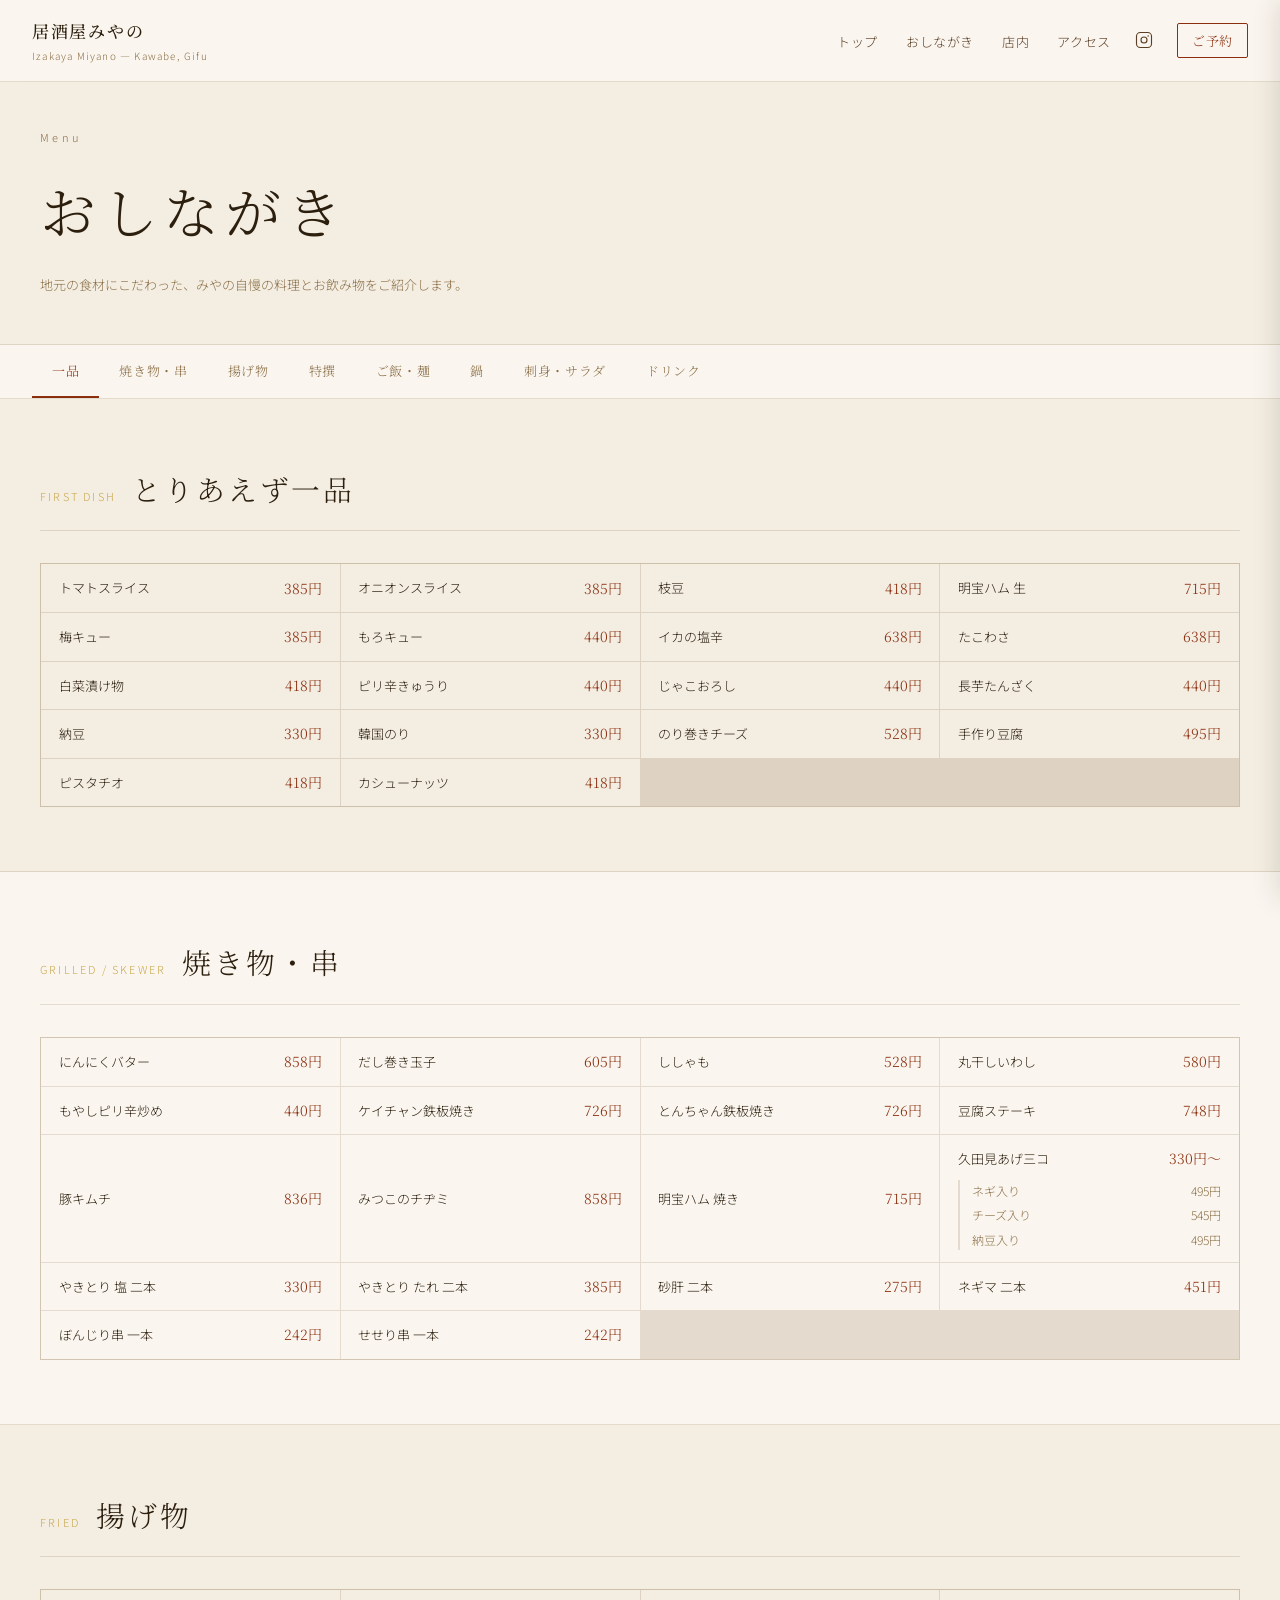
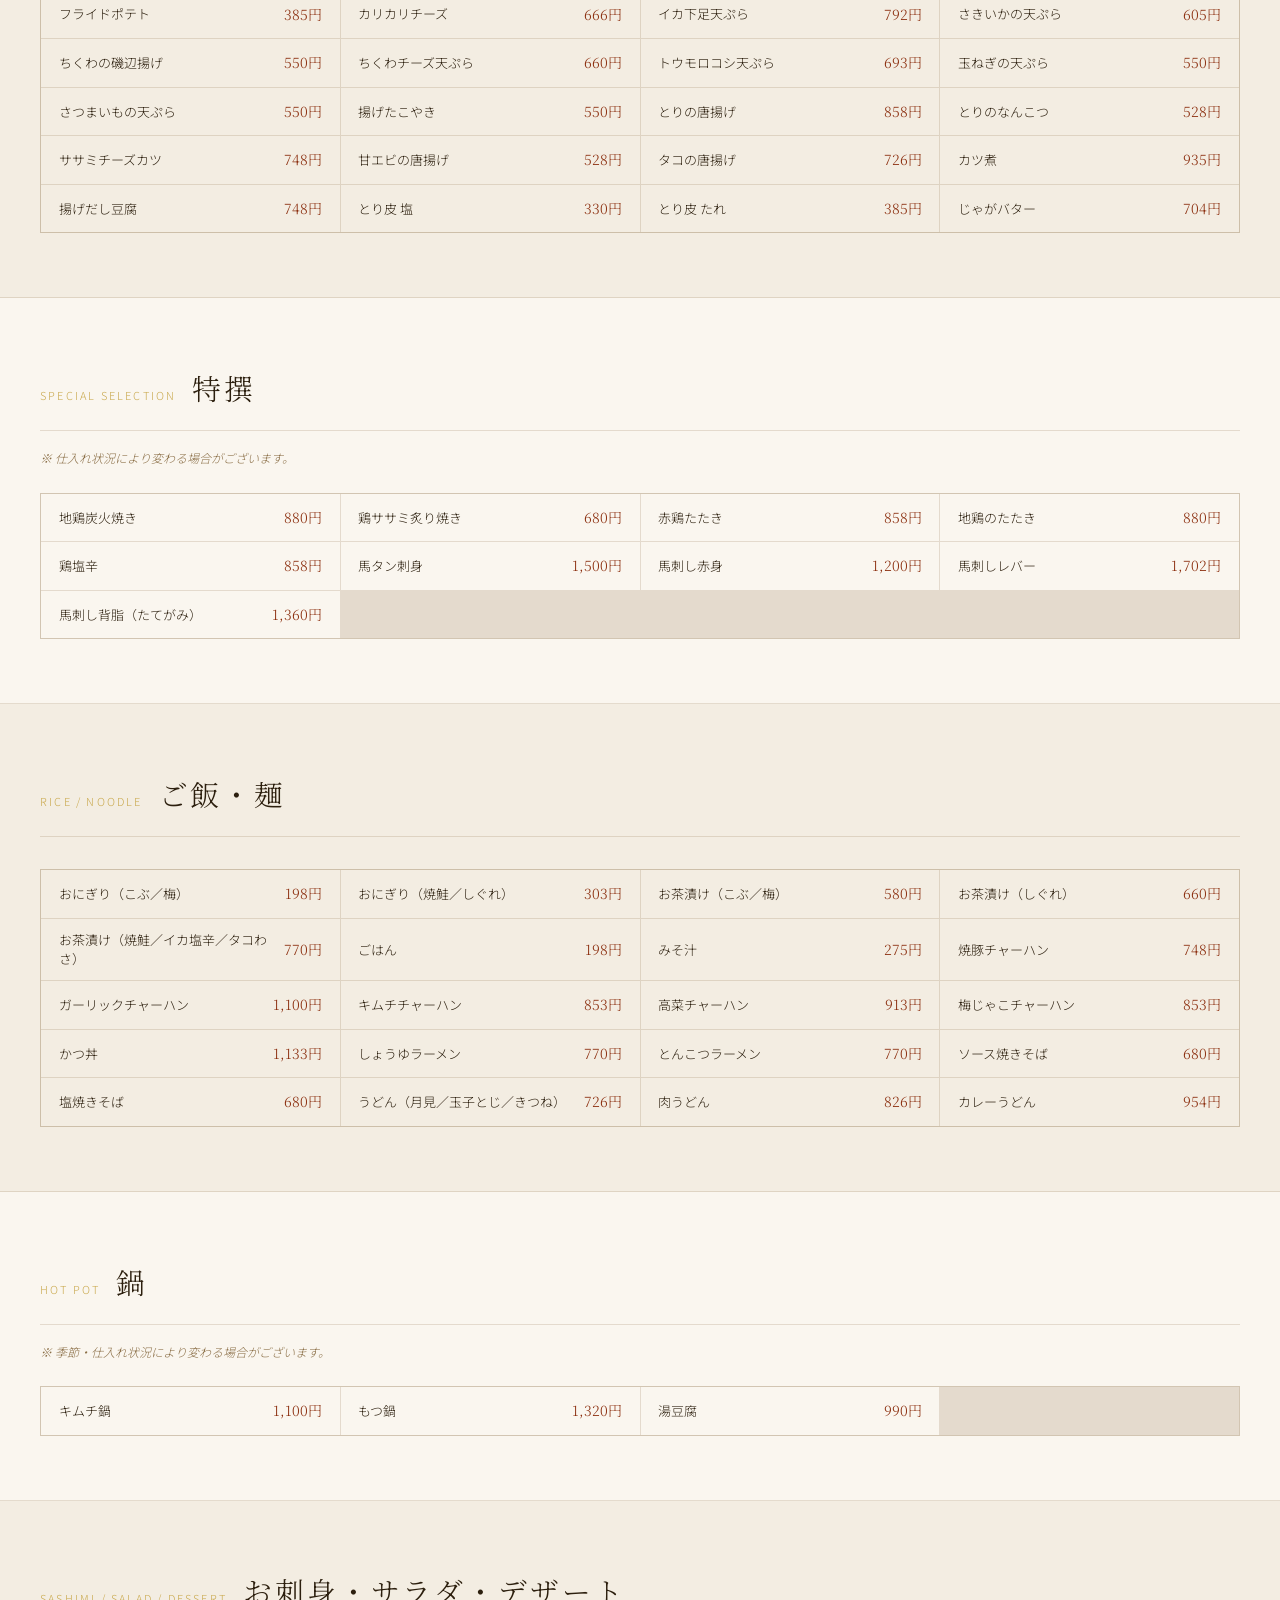
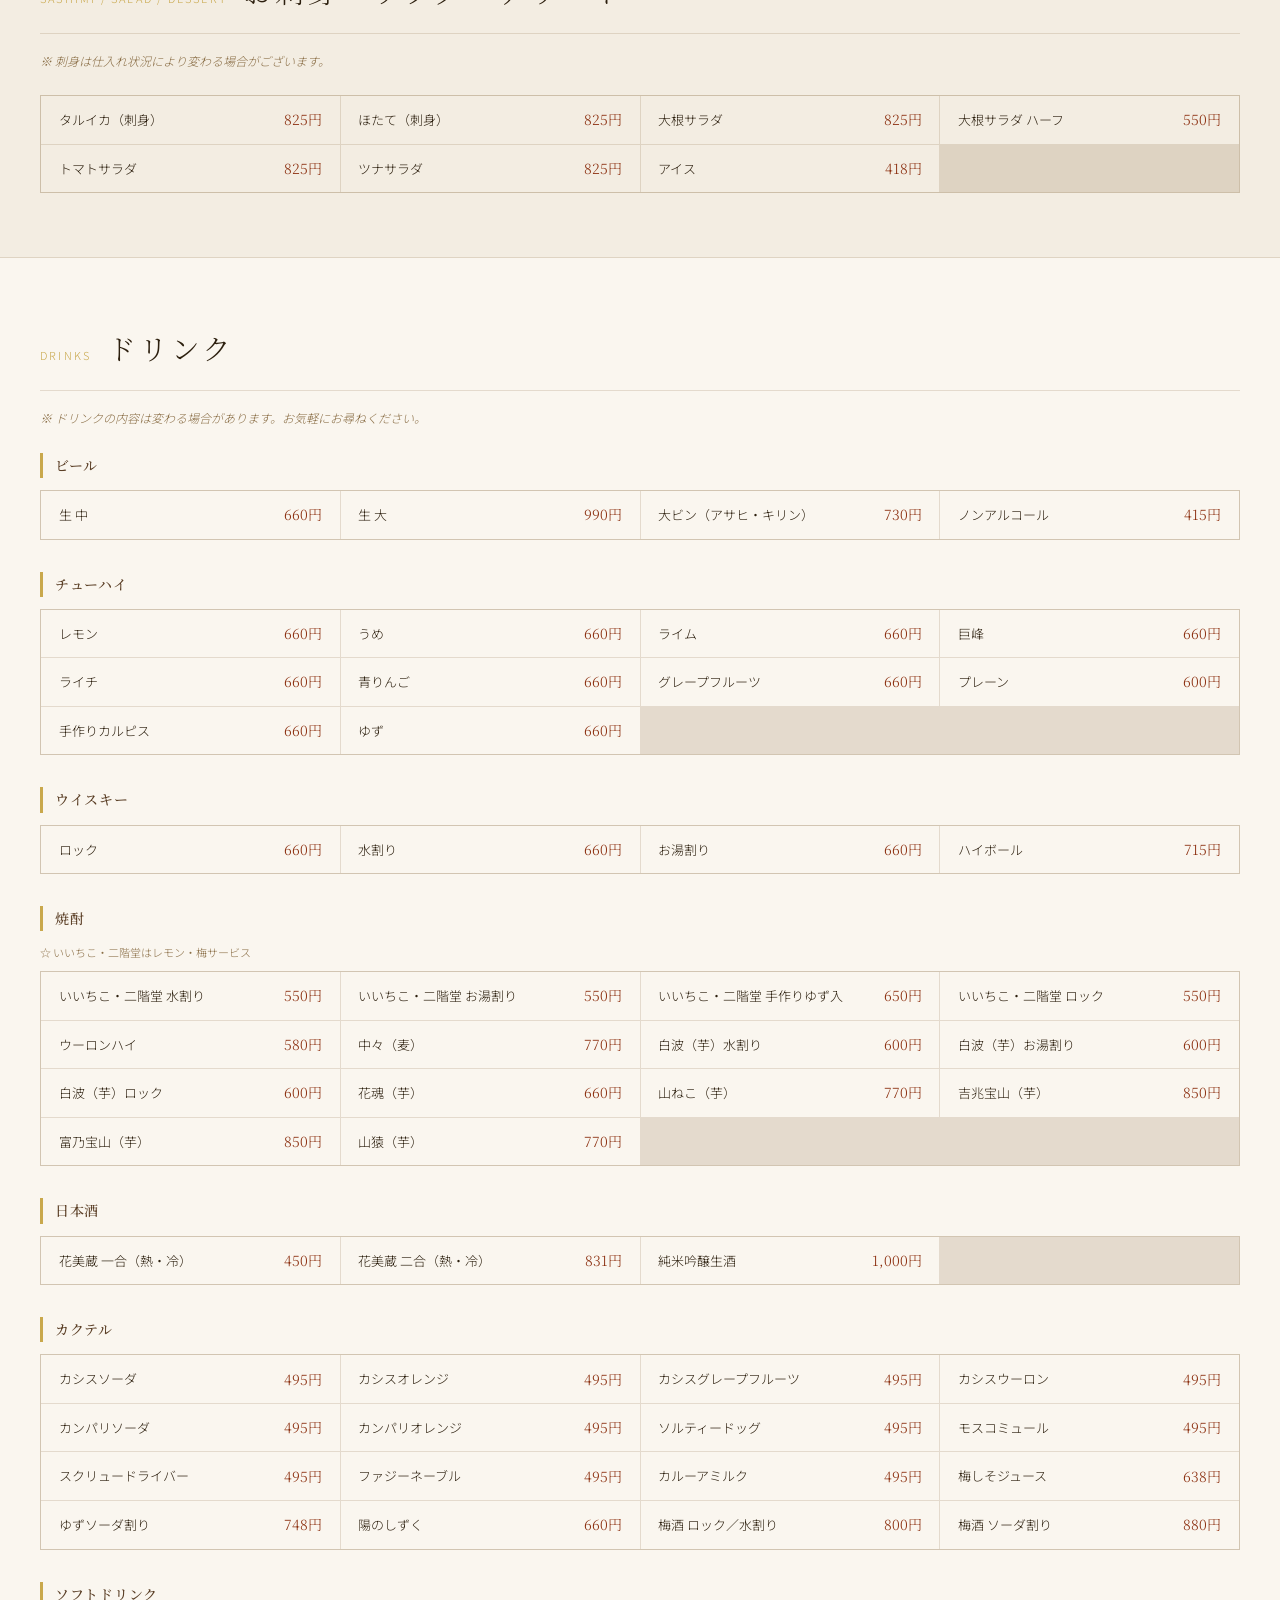
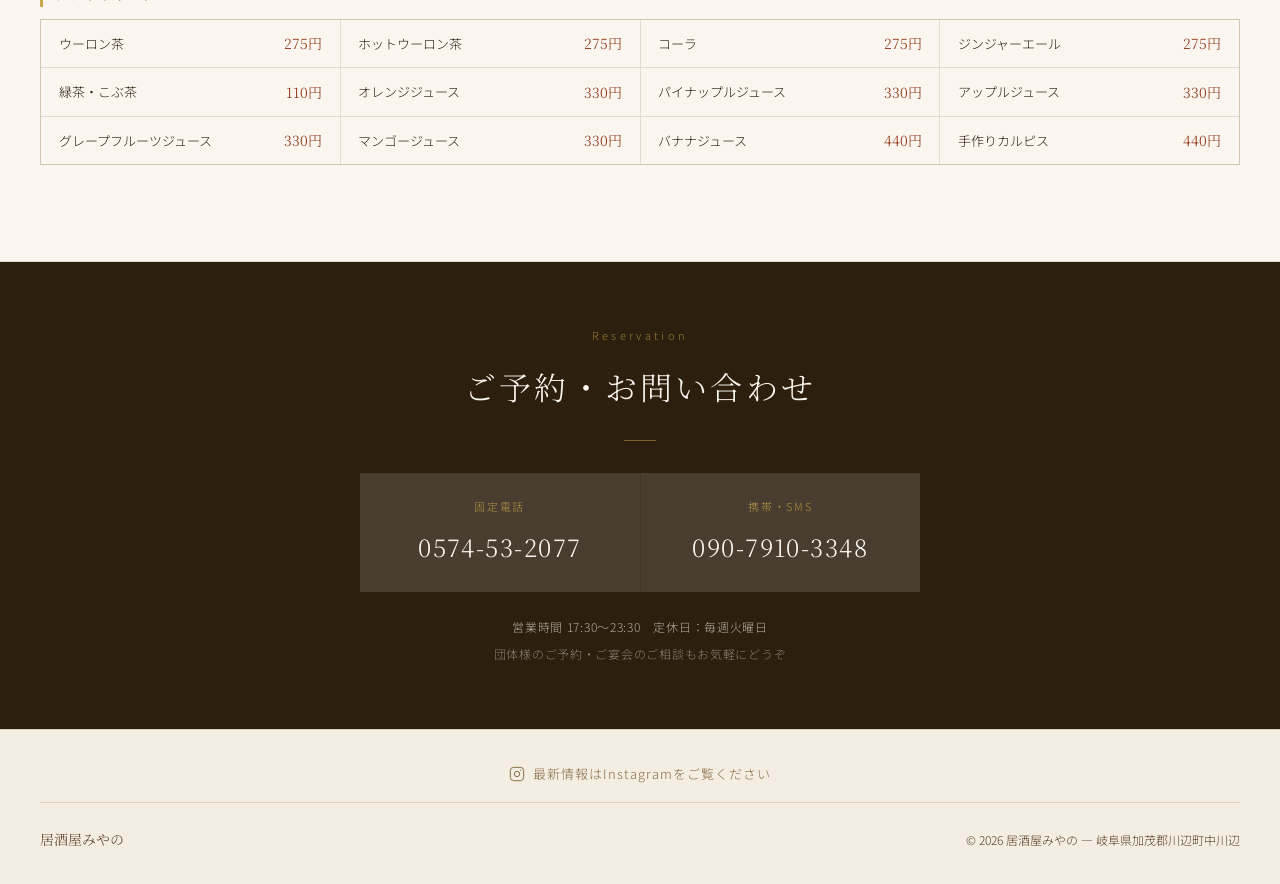
==== commit db89ef1b: "fix files" ====
--- a/menu.html
+++ b/menu.html
@@ -527,14 +527,78 @@
       line-height: 1.8;
     }
 
+    /* ========== アニメーション ========== */
+
+    /* ページヒーロー順次表示 */
+    @keyframes heroUp {
+      from { opacity: 0; transform: translateY(28px); }
+      to   { opacity: 1; transform: translateY(0); }
+    }
+
+    .page-hero-label {
+      opacity: 0;
+      animation: heroUp 0.9s cubic-bezier(0.16, 1, 0.3, 1) 0.1s forwards;
+    }
+    .page-hero-title {
+      opacity: 0;
+      animation: heroUp 0.9s cubic-bezier(0.16, 1, 0.3, 1) 0.28s forwards;
+    }
+    .page-hero-desc {
+      opacity: 0;
+      animation: heroUp 0.9s cubic-bezier(0.16, 1, 0.3, 1) 0.46s forwards;
+    }
+
+    /* ナビスクロール */
+    nav { transition: box-shadow 0.4s ease, background 0.4s ease; }
+    nav.scrolled {
+      box-shadow: 0 2px 24px rgba(44,31,14,0.1);
+      background: rgba(250,246,239,0.99);
+    }
+
     /* フェードイン */
     .fade {
       opacity: 0;
-      transform: translateY(20px);
-      transition: opacity 0.7s ease, transform 0.7s ease;
-    }
-
+      transform: translateY(24px);
+      transition: opacity 0.9s ease, transform 0.9s cubic-bezier(0.16, 1, 0.3, 1);
+    }
     .fade.in { opacity: 1; transform: translateY(0); }
+
+    /* セクションEN ラベル → 左スライド */
+    .menu-section-en {
+      opacity: 0;
+      transform: translateX(-10px);
+      transition: opacity 0.6s ease, transform 0.6s cubic-bezier(0.16, 1, 0.3, 1);
+    }
+    .menu-section-en.in { opacity: 1; transform: translateX(0); }
+
+    /* セクションJA フェードアップ */
+    .menu-section-ja {
+      opacity: 0;
+      transform: translateY(10px);
+      transition: opacity 0.7s ease 0.12s, transform 0.7s cubic-bezier(0.16, 1, 0.3, 1) 0.12s;
+    }
+    .menu-section-ja.in { opacity: 1; transform: translateY(0); }
+
+    /* menu-item スタガーフェード */
+    .menu-item {
+      opacity: 0;
+      transform: translateY(10px);
+      transition: opacity 0.5s ease, transform 0.5s cubic-bezier(0.16, 1, 0.3, 1), background 0.2s;
+    }
+    .menu-item.in { opacity: 1; transform: translateY(0); }
+
+    /* menu-item ホバー左ライン */
+    .menu-item { position: relative; }
+    .menu-item::before {
+      content: '';
+      position: absolute;
+      left: 0; top: 0; bottom: 0;
+      width: 2px;
+      background: var(--accent);
+      transform: scaleY(0);
+      transition: transform 0.2s ease;
+    }
+    .menu-item:hover::before { transform: scaleY(1); }
 
     /* RESPONSIVE */
     @media (max-width: 768px) {
@@ -560,7 +624,7 @@
     <button class="mobile-menu-close" onclick="closeMenu()">✕</button>
     <ul>
       <li><a href="index.html" onclick="closeMenu()">トップ</a></li>
-      <li><a href="menu.html" class="active" onclick="closeMenu()">全メニュー</a></li>
+      <li><a href="index.html#menu" onclick="closeMenu()">おしながき</a></li>
       <li><a href="index.html#interior" onclick="closeMenu()">店内</a></li>
       <li><a href="index.html#access" onclick="closeMenu()">アクセス</a></li>
       <li><a href="index.html#reserve" onclick="closeMenu()">ご予約</a></li>
@@ -590,7 +654,7 @@
     <div class="nav-right">
       <ul class="nav-links">
         <li><a href="index.html">トップ</a></li>
-        <li><a href="menu.html" class="active">全メニュー</a></li>
+        <li><a href="index.html#menu">おしながき</a></li>
         <li><a href="index.html#interior">店内</a></li>
         <li><a href="index.html#access">アクセス</a></li>
       </ul>
@@ -981,13 +1045,36 @@
       document.body.style.overflow = '';
     }
 
-    // スクロールフェードイン
+    // navスクロール
+    const navEl = document.querySelector('nav');
+    window.addEventListener('scroll', () => {
+      if (navEl) navEl.classList.toggle('scrolled', window.scrollY > 40);
+    }, { passive: true });
+
+    // スクロールフェードイン（fade + セクションラベル）
     const obs = new IntersectionObserver(entries => {
       entries.forEach((e, i) => {
-        if (e.isIntersecting) setTimeout(() => e.target.classList.add('in'), i * 80);
+        if (e.isIntersecting) {
+          setTimeout(() => e.target.classList.add('in'), i * 70);
+          obs.unobserve(e.target);
+        }
       });
     }, { threshold: 0.08 });
-    document.querySelectorAll('.fade').forEach(el => obs.observe(el));
+    document.querySelectorAll('.fade, .menu-section-en, .menu-section-ja').forEach(el => obs.observe(el));
+
+    // menu-item スタガー（グリッド単位で）
+    const itemObs = new IntersectionObserver(entries => {
+      entries.forEach(e => {
+        if (e.isIntersecting) {
+          const items = e.target.querySelectorAll('.menu-item');
+          items.forEach((item, i) => {
+            setTimeout(() => item.classList.add('in'), i * 30);
+          });
+          itemObs.unobserve(e.target);
+        }
+      });
+    }, { threshold: 0.05 });
+    document.querySelectorAll('.menu-grid').forEach(grid => itemObs.observe(grid));
 
     // カテゴリーナビのアクティブ
     const sections = document.querySelectorAll('.menu-section[id]');
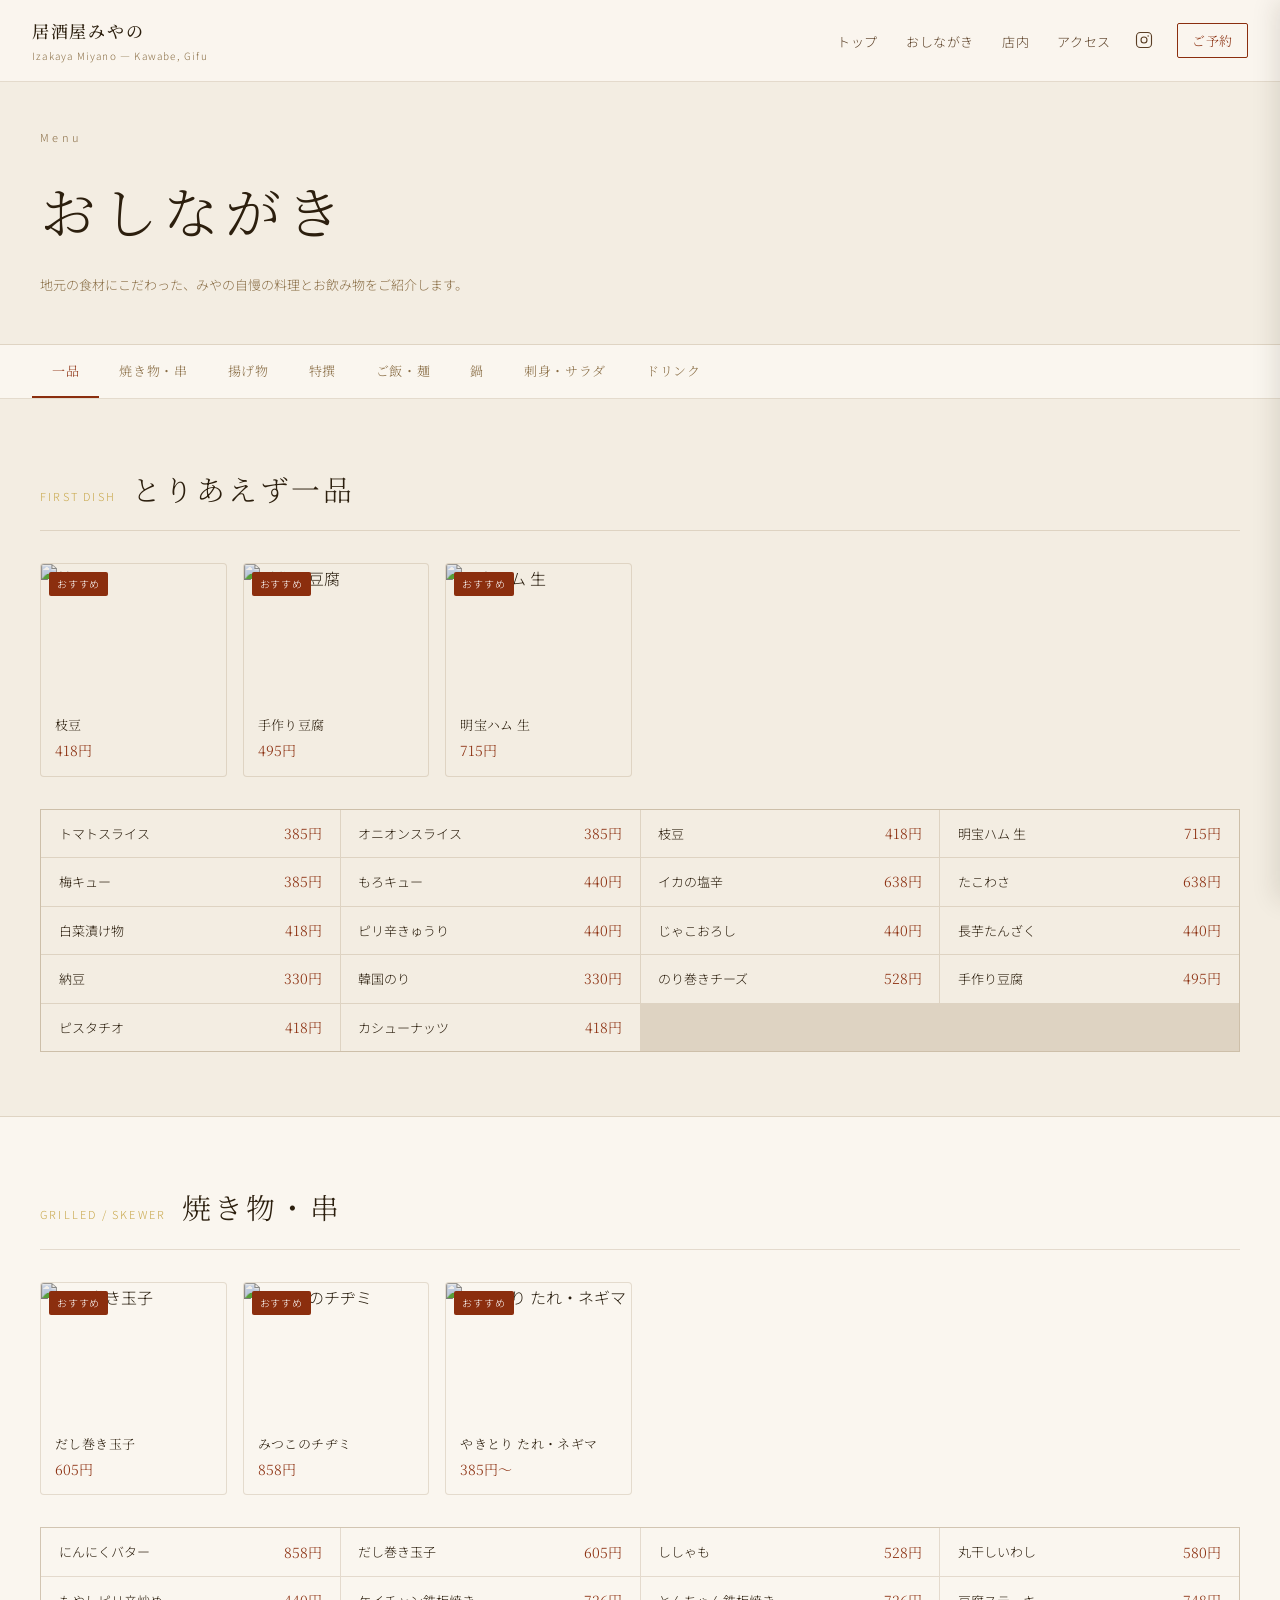
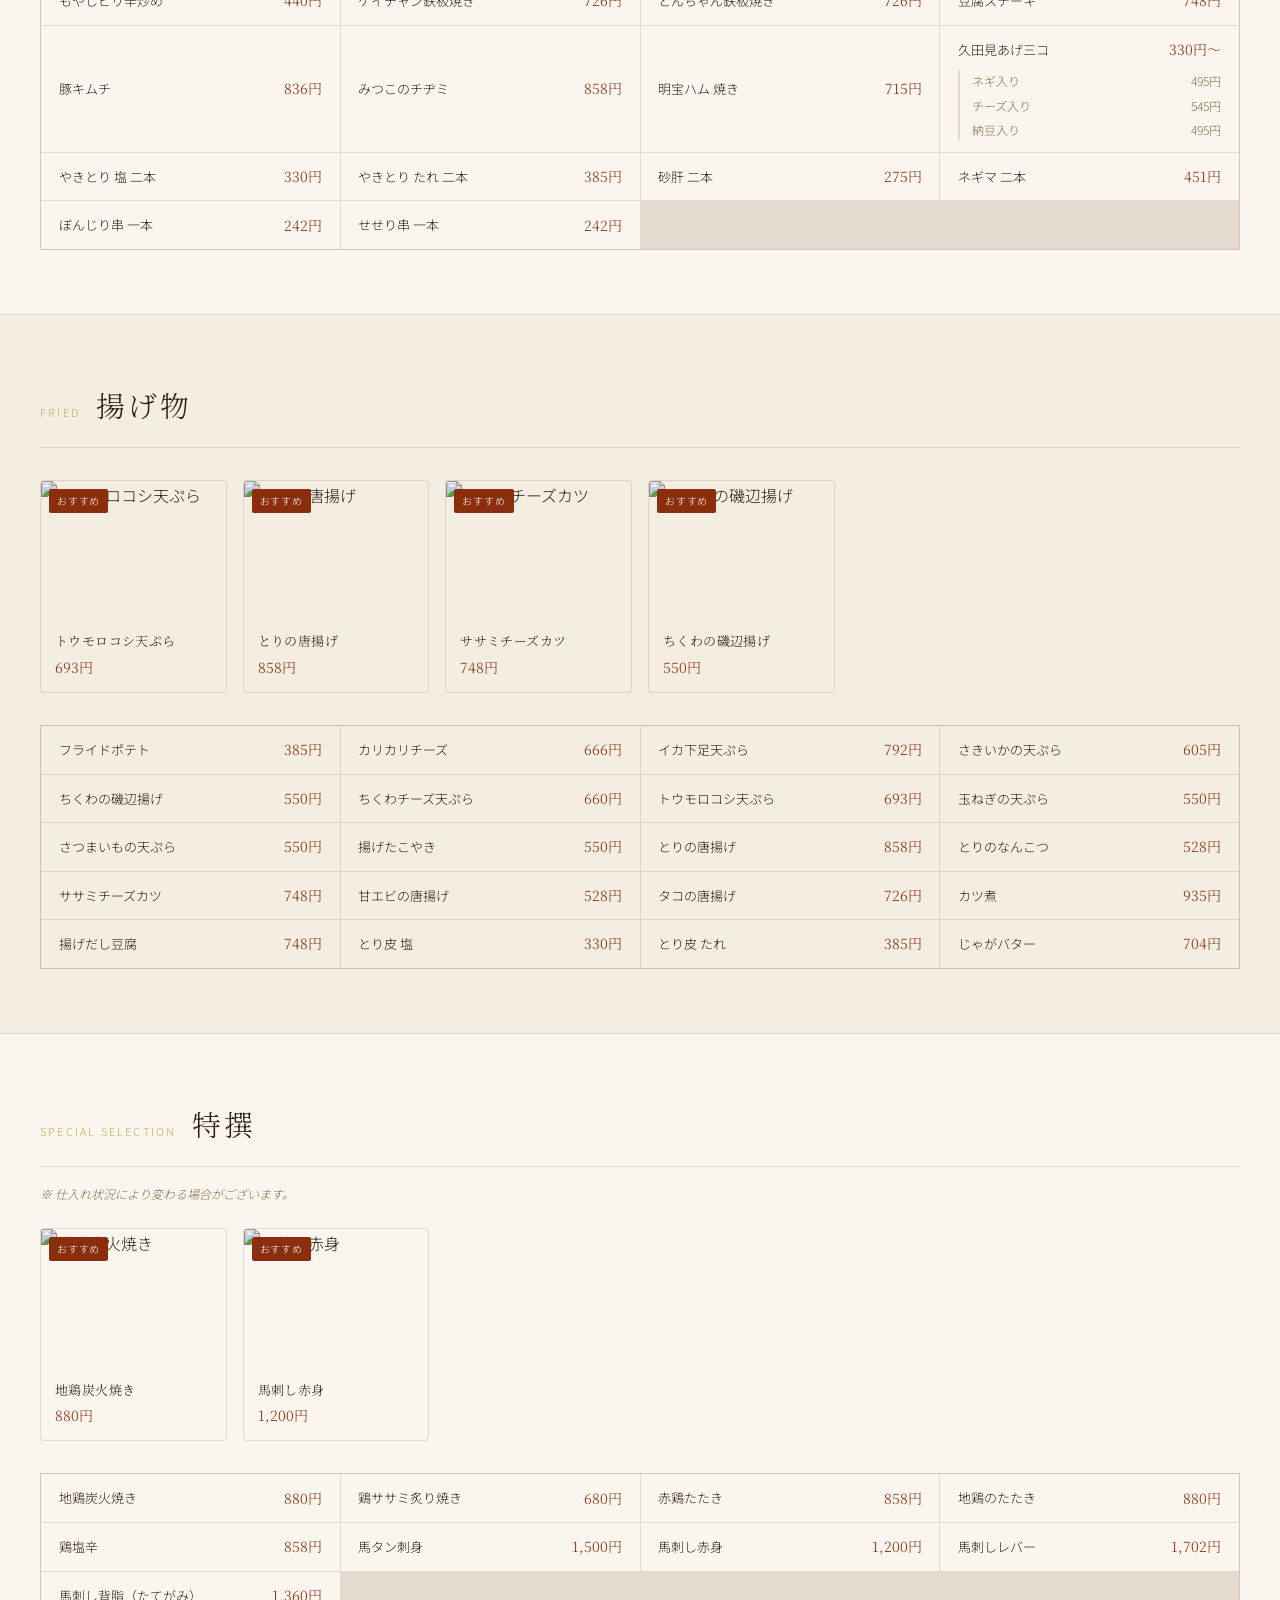
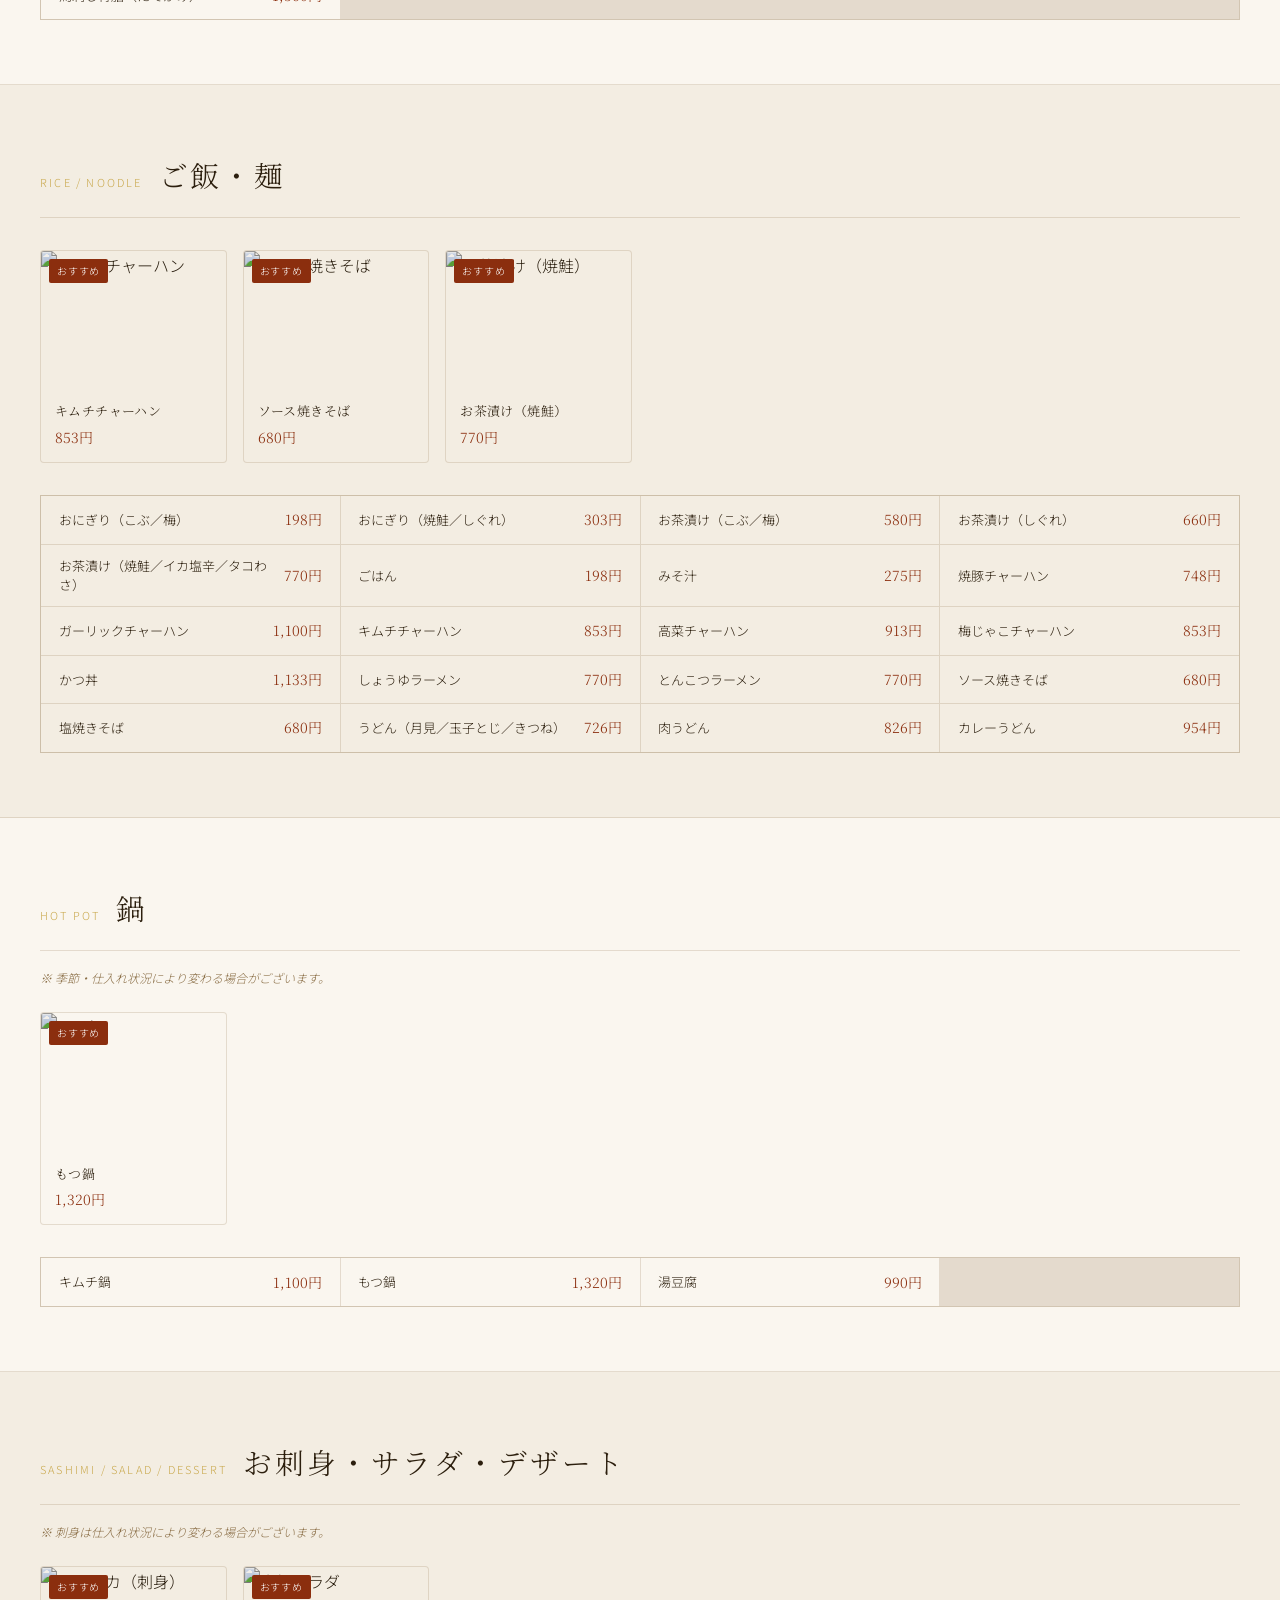
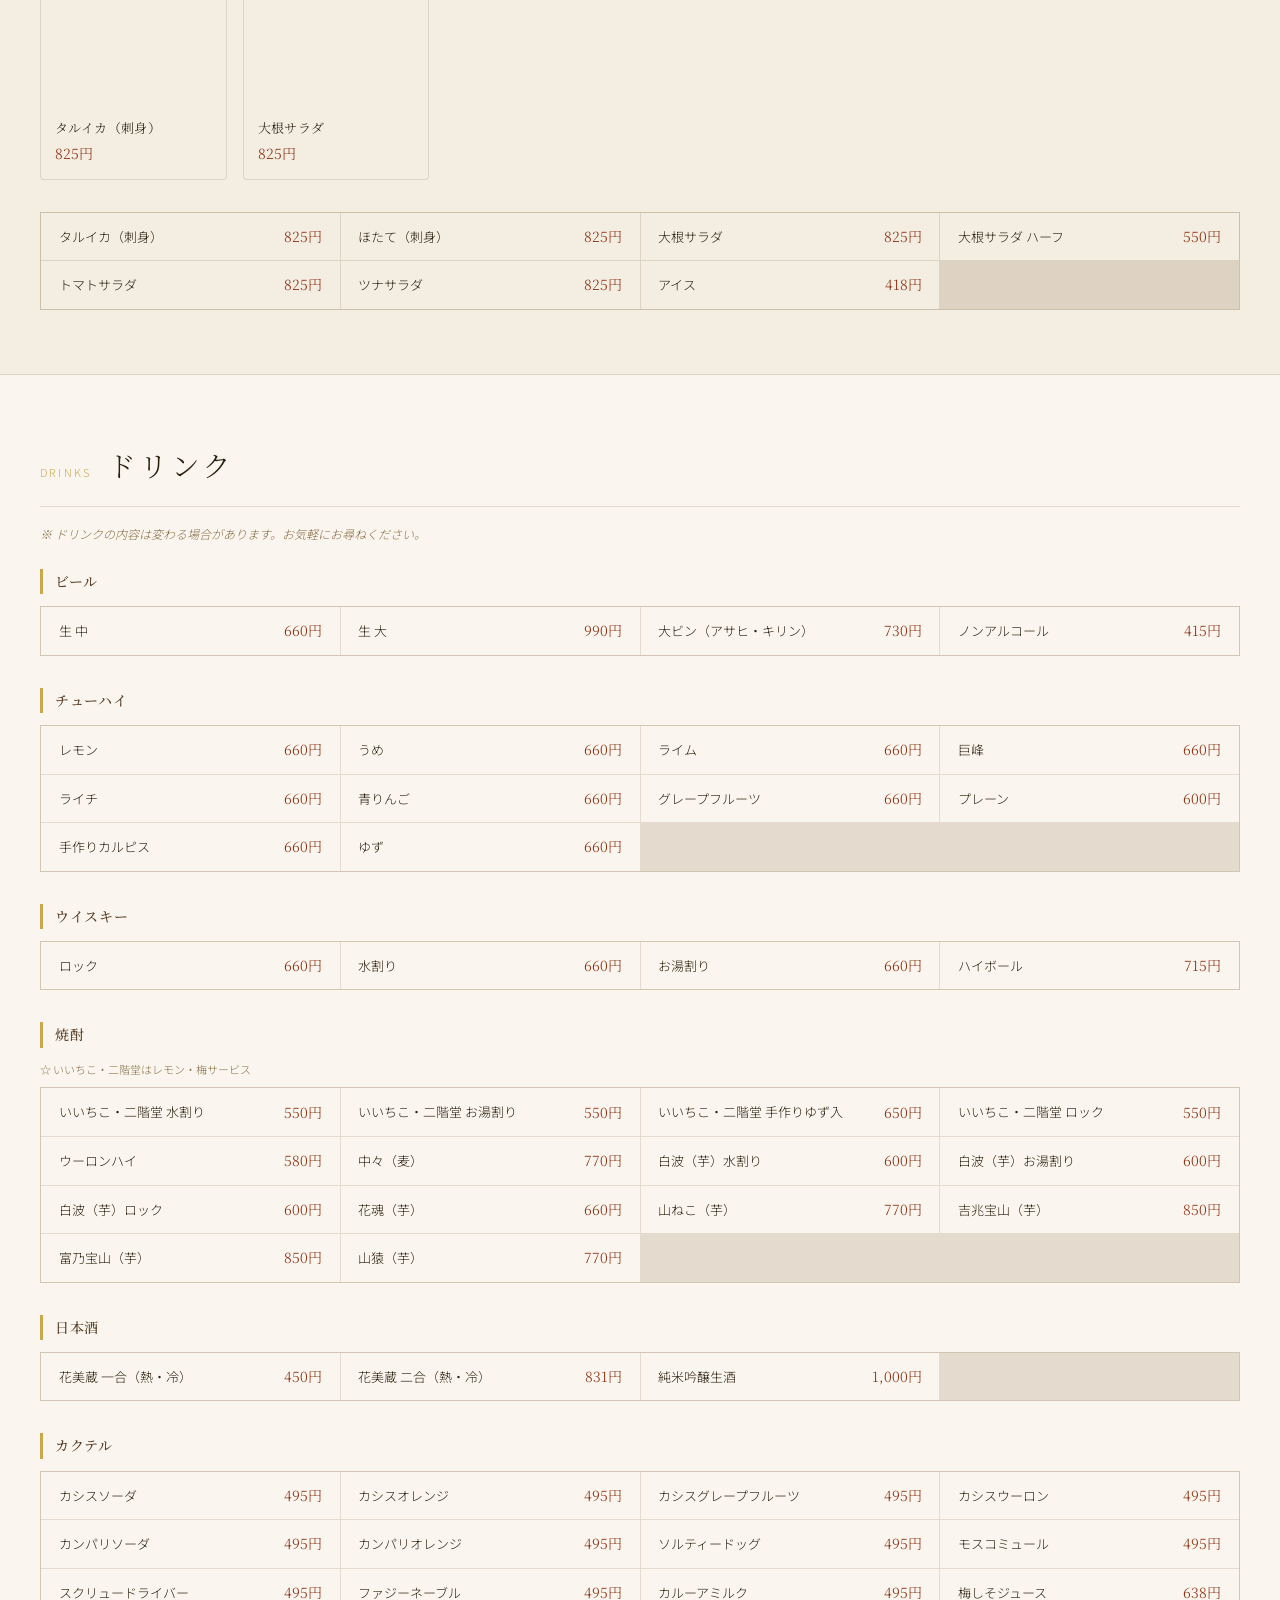
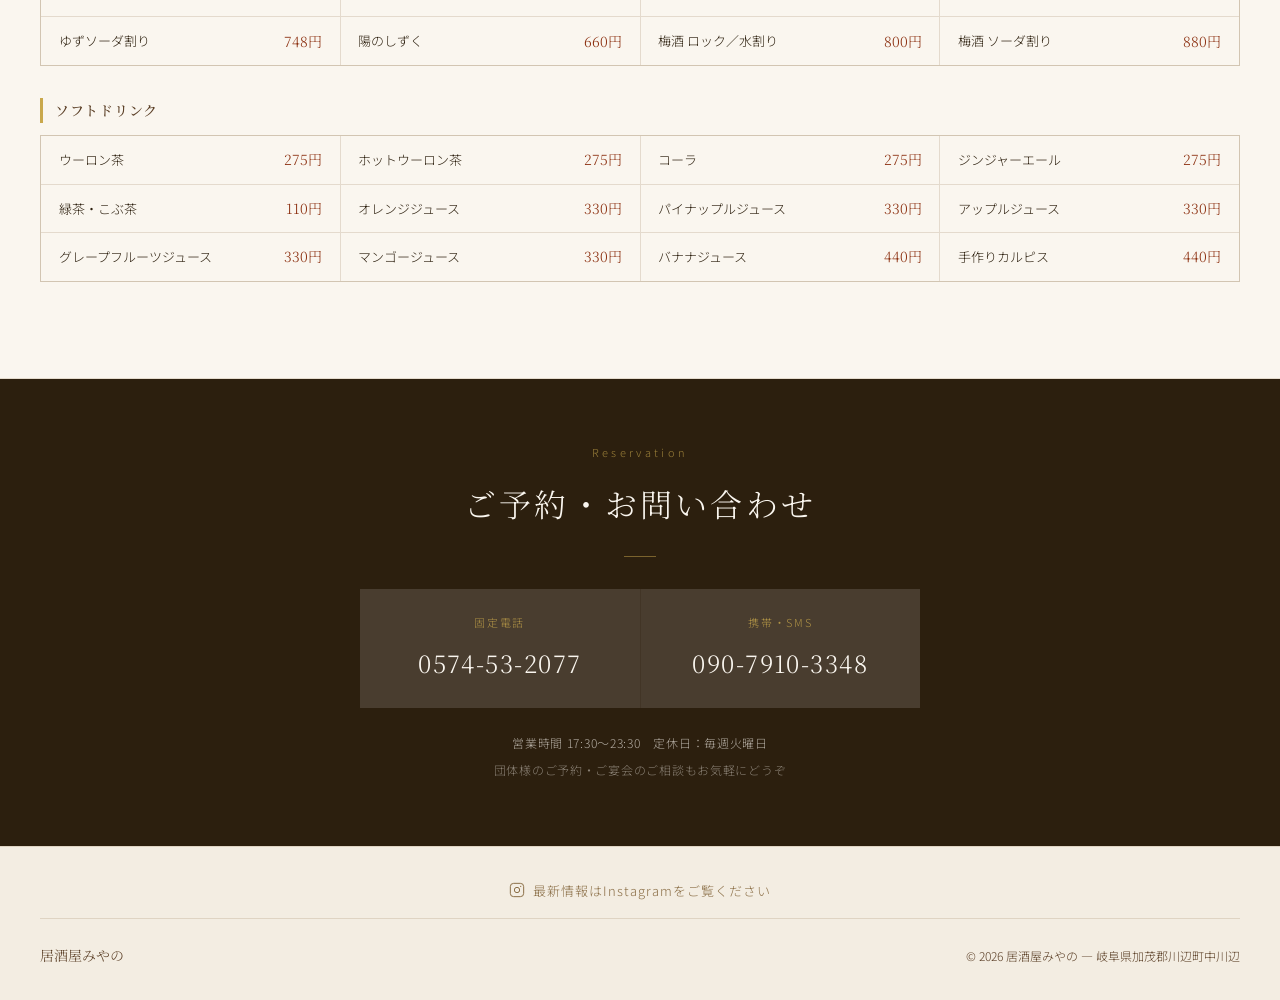
==== commit 913739e6: "fix files" ====
--- a/menu.html
+++ b/menu.html
@@ -553,6 +553,88 @@
     nav.scrolled {
       box-shadow: 0 2px 24px rgba(44,31,14,0.1);
       background: rgba(250,246,239,0.99);
+    }
+
+    /* おすすめカード */
+    .rec-grid {
+      display: grid;
+      grid-template-columns: repeat(auto-fill, minmax(160px, 1fr));
+      gap: 1rem;
+      margin-bottom: 2rem;
+    }
+
+    .rec-card {
+      background: var(--bg);
+      border: 1px solid var(--border);
+      border-radius: 4px;
+      overflow: hidden;
+      transition: transform 0.25s ease, box-shadow 0.25s ease;
+    }
+
+    .rec-card:hover {
+      transform: translateY(-4px);
+      box-shadow: 0 8px 24px rgba(44,31,14,0.1);
+    }
+
+    .rec-img {
+      position: relative;
+      aspect-ratio: 4/3;
+      overflow: hidden;
+    }
+
+    .rec-img img {
+      width: 100%;
+      height: 100%;
+      object-fit: cover;
+      filter: brightness(0.92) sepia(0.08);
+      transition: transform 0.4s ease;
+    }
+
+    .rec-card:hover .rec-img img {
+      transform: scale(1.05);
+    }
+
+    .rec-badge {
+      position: absolute;
+      top: 8px;
+      left: 8px;
+      background: var(--accent);
+      color: #fff;
+      font-size: 10px;
+      letter-spacing: 0.08em;
+      padding: 3px 8px;
+      border-radius: 2px;
+      font-family: var(--sans);
+    }
+
+    .rec-info {
+      padding: 0.75rem 0.875rem;
+    }
+
+    .rec-name {
+      font-family: var(--serif);
+      font-size: 13px;
+      color: var(--ink);
+      line-height: 1.5;
+      margin-bottom: 4px;
+      letter-spacing: 0.03em;
+    }
+
+    .rec-price {
+      font-family: var(--serif);
+      font-size: 14px;
+      color: var(--accent);
+    }
+
+    .menu-section:nth-child(even) .rec-card {
+      background: var(--bg2);
+    }
+
+    @media (max-width: 768px) {
+      .rec-grid {
+        grid-template-columns: repeat(auto-fill, minmax(140px, 1fr));
+        gap: 0.75rem;
+      }
     }
 
     /* フェードイン */
@@ -699,6 +781,39 @@
       <span class="menu-section-en">First Dish</span>
       <h2 class="menu-section-ja">とりあえず一品</h2>
     </div>
+    <div class="rec-grid">
+      <div class="rec-card">
+        <div class="rec-img">
+          <img src="https://images.unsplash.com/photo-1540189549336-e6e99c3679fe?w=600&q=80" alt="枝豆">
+          <span class="rec-badge">おすすめ</span>
+        </div>
+        <div class="rec-info">
+          <div class="rec-name">枝豆</div>
+          <div class="rec-price">418円</div>
+        </div>
+      </div>
+      <div class="rec-card">
+        <div class="rec-img">
+          <img src="https://images.unsplash.com/photo-1547592166-23ac45744acd?w=600&q=80" alt="手作り豆腐">
+          <span class="rec-badge">おすすめ</span>
+        </div>
+        <div class="rec-info">
+          <div class="rec-name">手作り豆腐</div>
+          <div class="rec-price">495円</div>
+        </div>
+      </div>
+      <div class="rec-card">
+        <div class="rec-img">
+          <img src="https://images.unsplash.com/photo-1555126634-323283e090fa?w=600&q=80" alt="明宝ハム 生">
+          <span class="rec-badge">おすすめ</span>
+        </div>
+        <div class="rec-info">
+          <div class="rec-name">明宝ハム 生</div>
+          <div class="rec-price">715円</div>
+        </div>
+      </div>
+    </div>
+
     <div class="menu-grid fade">
       <div class="menu-item"><span class="menu-item-name">トマトスライス</span><span class="menu-item-price">385円</span></div>
       <div class="menu-item"><span class="menu-item-name">オニオンスライス</span><span class="menu-item-price">385円</span></div>
@@ -727,6 +842,39 @@
       <span class="menu-section-en">Grilled / Skewer</span>
       <h2 class="menu-section-ja">焼き物・串</h2>
     </div>
+    <div class="rec-grid">
+      <div class="rec-card">
+        <div class="rec-img">
+          <img src="https://images.unsplash.com/photo-1611143669185-af224c5e3252?w=600&q=80" alt="だし巻き玉子">
+          <span class="rec-badge">おすすめ</span>
+        </div>
+        <div class="rec-info">
+          <div class="rec-name">だし巻き玉子</div>
+          <div class="rec-price">605円</div>
+        </div>
+      </div>
+      <div class="rec-card">
+        <div class="rec-img">
+          <img src="https://images.unsplash.com/photo-1569050467447-ce54b3bbc37d?w=600&q=80" alt="みつこのチヂミ">
+          <span class="rec-badge">おすすめ</span>
+        </div>
+        <div class="rec-info">
+          <div class="rec-name">みつこのチヂミ</div>
+          <div class="rec-price">858円</div>
+        </div>
+      </div>
+      <div class="rec-card">
+        <div class="rec-img">
+          <img src="https://images.unsplash.com/photo-1476124369491-e7addf5db371?w=600&q=80" alt="やきとり たれ・ネギマ">
+          <span class="rec-badge">おすすめ</span>
+        </div>
+        <div class="rec-info">
+          <div class="rec-name">やきとり たれ・ネギマ</div>
+          <div class="rec-price">385円〜</div>
+        </div>
+      </div>
+    </div>
+
     <div class="menu-grid fade">
       <div class="menu-item"><span class="menu-item-name">にんにくバター</span><span class="menu-item-price">858円</span></div>
       <div class="menu-item"><span class="menu-item-name">だし巻き玉子</span><span class="menu-item-price">605円</span></div>
@@ -765,6 +913,49 @@
       <span class="menu-section-en">Fried</span>
       <h2 class="menu-section-ja">揚げ物</h2>
     </div>
+    <div class="rec-grid">
+      <div class="rec-card">
+        <div class="rec-img">
+          <img src="https://images.unsplash.com/photo-1573080496219-bb080dd4f877?w=600&q=80" alt="トウモロコシ天ぷら">
+          <span class="rec-badge">おすすめ</span>
+        </div>
+        <div class="rec-info">
+          <div class="rec-name">トウモロコシ天ぷら</div>
+          <div class="rec-price">693円</div>
+        </div>
+      </div>
+      <div class="rec-card">
+        <div class="rec-img">
+          <img src="https://images.unsplash.com/photo-1608039829572-78524f79c4c7?w=600&q=80" alt="とりの唐揚げ">
+          <span class="rec-badge">おすすめ</span>
+        </div>
+        <div class="rec-info">
+          <div class="rec-name">とりの唐揚げ</div>
+          <div class="rec-price">858円</div>
+        </div>
+      </div>
+      <div class="rec-card">
+        <div class="rec-img">
+          <img src="https://images.unsplash.com/photo-1630431341973-02e1b662ec35?w=600&q=80" alt="ササミチーズカツ">
+          <span class="rec-badge">おすすめ</span>
+        </div>
+        <div class="rec-info">
+          <div class="rec-name">ササミチーズカツ</div>
+          <div class="rec-price">748円</div>
+        </div>
+      </div>
+      <div class="rec-card">
+        <div class="rec-img">
+          <img src="https://images.unsplash.com/photo-1619881590738-a111d176d906?w=600&q=80" alt="ちくわの磯辺揚げ">
+          <span class="rec-badge">おすすめ</span>
+        </div>
+        <div class="rec-info">
+          <div class="rec-name">ちくわの磯辺揚げ</div>
+          <div class="rec-price">550円</div>
+        </div>
+      </div>
+    </div>
+
     <div class="menu-grid fade">
       <div class="menu-item"><span class="menu-item-name">フライドポテト</span><span class="menu-item-price">385円</span></div>
       <div class="menu-item"><span class="menu-item-name">カリカリチーズ</span><span class="menu-item-price">666円</span></div>
@@ -796,6 +987,29 @@
       <h2 class="menu-section-ja">特撰</h2>
     </div>
     <p class="menu-note fade">※ 仕入れ状況により変わる場合がございます。</p>
+    <div class="rec-grid">
+      <div class="rec-card">
+        <div class="rec-img">
+          <img src="https://images.unsplash.com/photo-1534482421-64566f976cfa?w=600&q=80" alt="地鶏炭火焼き">
+          <span class="rec-badge">おすすめ</span>
+        </div>
+        <div class="rec-info">
+          <div class="rec-name">地鶏炭火焼き</div>
+          <div class="rec-price">880円</div>
+        </div>
+      </div>
+      <div class="rec-card">
+        <div class="rec-img">
+          <img src="https://images.unsplash.com/photo-1623689046286-e074832b8c28?w=600&q=80" alt="馬刺し赤身">
+          <span class="rec-badge">おすすめ</span>
+        </div>
+        <div class="rec-info">
+          <div class="rec-name">馬刺し赤身</div>
+          <div class="rec-price">1,200円</div>
+        </div>
+      </div>
+    </div>
+
     <div class="menu-grid fade">
       <div class="menu-item"><span class="menu-item-name">地鶏炭火焼き</span><span class="menu-item-price">880円</span></div>
       <div class="menu-item"><span class="menu-item-name">鶏ササミ炙り焼き</span><span class="menu-item-price">680円</span></div>
@@ -815,6 +1029,39 @@
       <span class="menu-section-en">Rice / Noodle</span>
       <h2 class="menu-section-ja">ご飯・麺</h2>
     </div>
+    <div class="rec-grid">
+      <div class="rec-card">
+        <div class="rec-img">
+          <img src="https://images.unsplash.com/photo-1603133872878-684f208fb84b?w=600&q=80" alt="キムチチャーハン">
+          <span class="rec-badge">おすすめ</span>
+        </div>
+        <div class="rec-info">
+          <div class="rec-name">キムチチャーハン</div>
+          <div class="rec-price">853円</div>
+        </div>
+      </div>
+      <div class="rec-card">
+        <div class="rec-img">
+          <img src="https://images.unsplash.com/photo-1569718212165-3a8278d5f624?w=600&q=80" alt="ソース焼きそば">
+          <span class="rec-badge">おすすめ</span>
+        </div>
+        <div class="rec-info">
+          <div class="rec-name">ソース焼きそば</div>
+          <div class="rec-price">680円</div>
+        </div>
+      </div>
+      <div class="rec-card">
+        <div class="rec-img">
+          <img src="https://images.unsplash.com/photo-1529042410759-befb1204b468?w=600&q=80" alt="お茶漬け（焼鮭）">
+          <span class="rec-badge">おすすめ</span>
+        </div>
+        <div class="rec-info">
+          <div class="rec-name">お茶漬け（焼鮭）</div>
+          <div class="rec-price">770円</div>
+        </div>
+      </div>
+    </div>
+
     <div class="menu-grid fade">
       <div class="menu-item"><span class="menu-item-name">おにぎり（こぶ／梅）</span><span class="menu-item-price">198円</span></div>
       <div class="menu-item"><span class="menu-item-name">おにぎり（焼鮭／しぐれ）</span><span class="menu-item-price">303円</span></div>
@@ -846,6 +1093,19 @@
       <h2 class="menu-section-ja">鍋</h2>
     </div>
     <p class="menu-note fade">※ 季節・仕入れ状況により変わる場合がございます。</p>
+    <div class="rec-grid">
+      <div class="rec-card">
+        <div class="rec-img">
+          <img src="https://images.unsplash.com/photo-1547592180-85f173990554?w=600&q=80" alt="もつ鍋">
+          <span class="rec-badge">おすすめ</span>
+        </div>
+        <div class="rec-info">
+          <div class="rec-name">もつ鍋</div>
+          <div class="rec-price">1,320円</div>
+        </div>
+      </div>
+    </div>
+
     <div class="menu-grid fade">
       <div class="menu-item"><span class="menu-item-name">キムチ鍋</span><span class="menu-item-price">1,100円</span></div>
       <div class="menu-item"><span class="menu-item-name">もつ鍋</span><span class="menu-item-price">1,320円</span></div>
@@ -860,6 +1120,29 @@
       <h2 class="menu-section-ja">お刺身・サラダ・デザート</h2>
     </div>
     <p class="menu-note fade">※ 刺身は仕入れ状況により変わる場合がございます。</p>
+    <div class="rec-grid">
+      <div class="rec-card">
+        <div class="rec-img">
+          <img src="https://images.unsplash.com/photo-1534482421-64566f976cfa?w=600&q=80" alt="タルイカ（刺身）">
+          <span class="rec-badge">おすすめ</span>
+        </div>
+        <div class="rec-info">
+          <div class="rec-name">タルイカ（刺身）</div>
+          <div class="rec-price">825円</div>
+        </div>
+      </div>
+      <div class="rec-card">
+        <div class="rec-img">
+          <img src="https://images.unsplash.com/photo-1512621776951-a57141f2eefd?w=600&q=80" alt="大根サラダ">
+          <span class="rec-badge">おすすめ</span>
+        </div>
+        <div class="rec-info">
+          <div class="rec-name">大根サラダ</div>
+          <div class="rec-price">825円</div>
+        </div>
+      </div>
+    </div>
+
     <div class="menu-grid fade">
       <div class="menu-item"><span class="menu-item-name">タルイカ（刺身）</span><span class="menu-item-price">825円</span></div>
       <div class="menu-item"><span class="menu-item-name">ほたて（刺身）</span><span class="menu-item-price">825円</span></div>
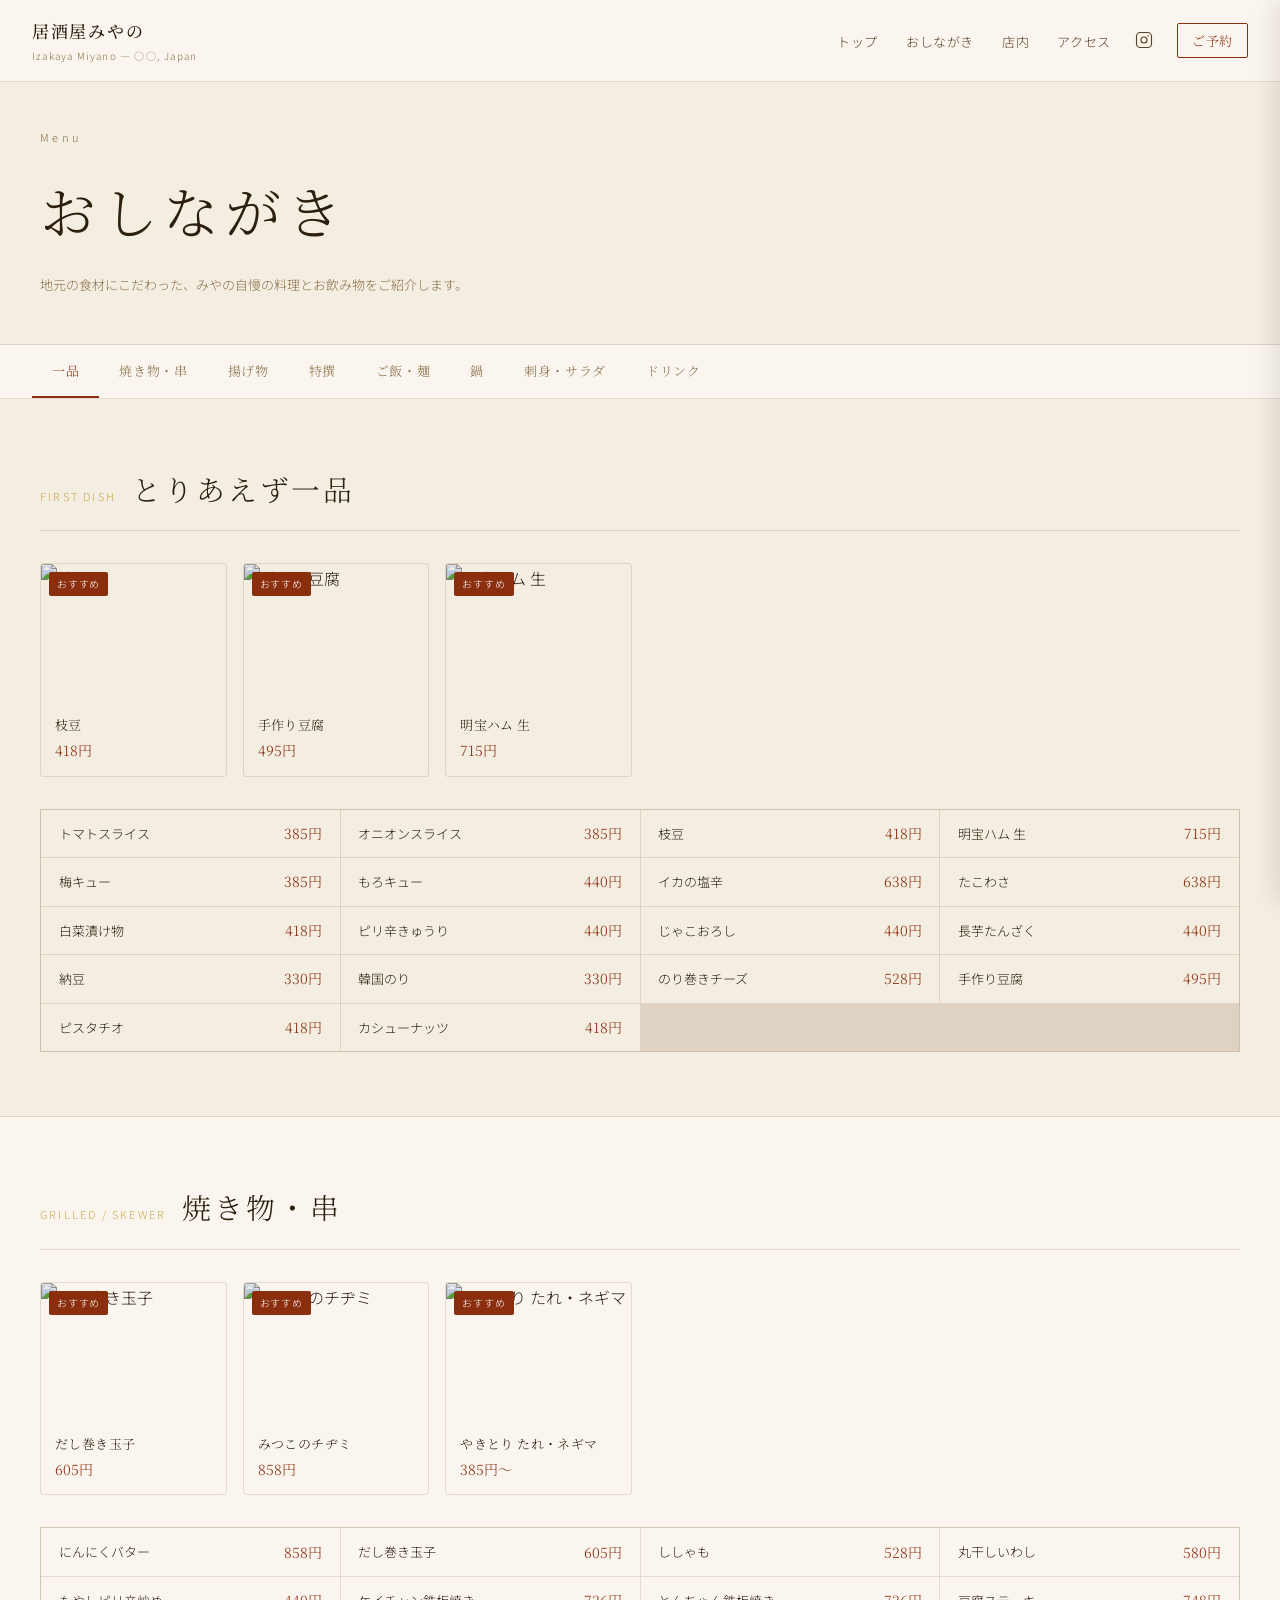
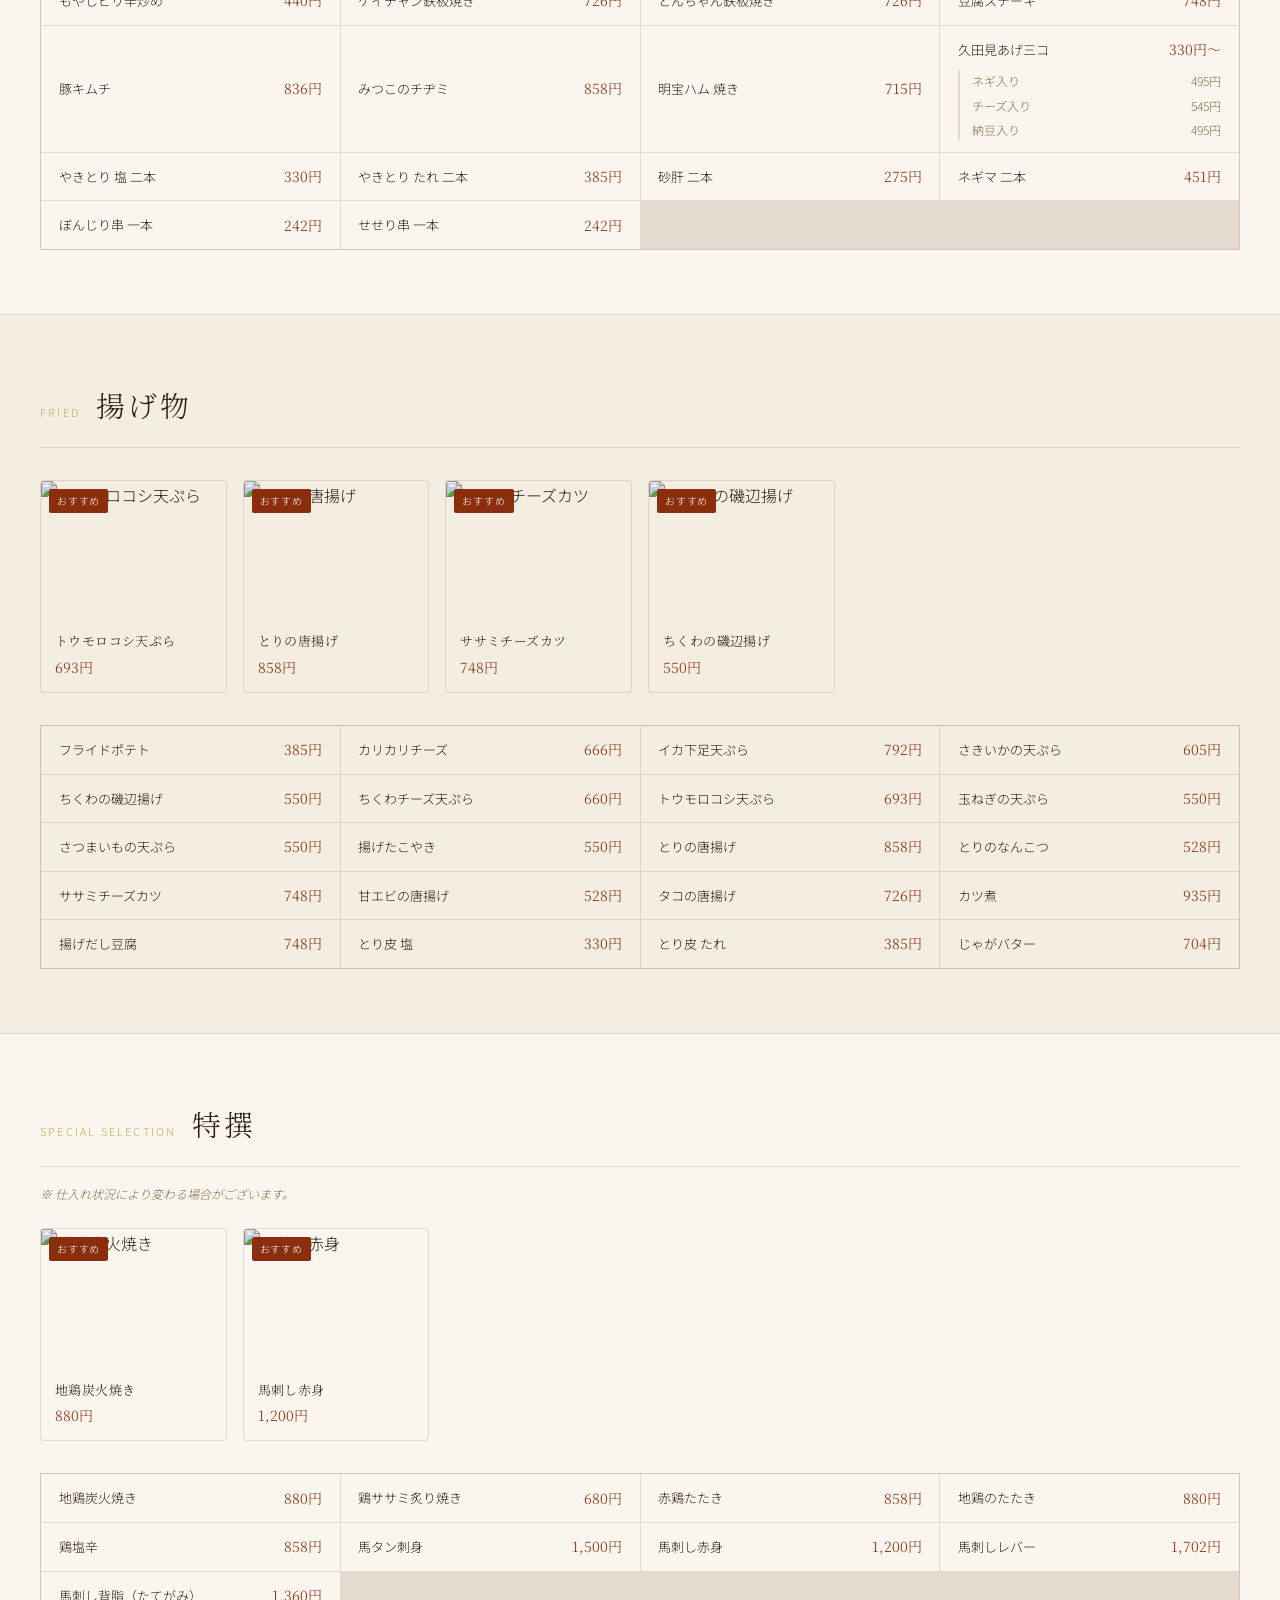
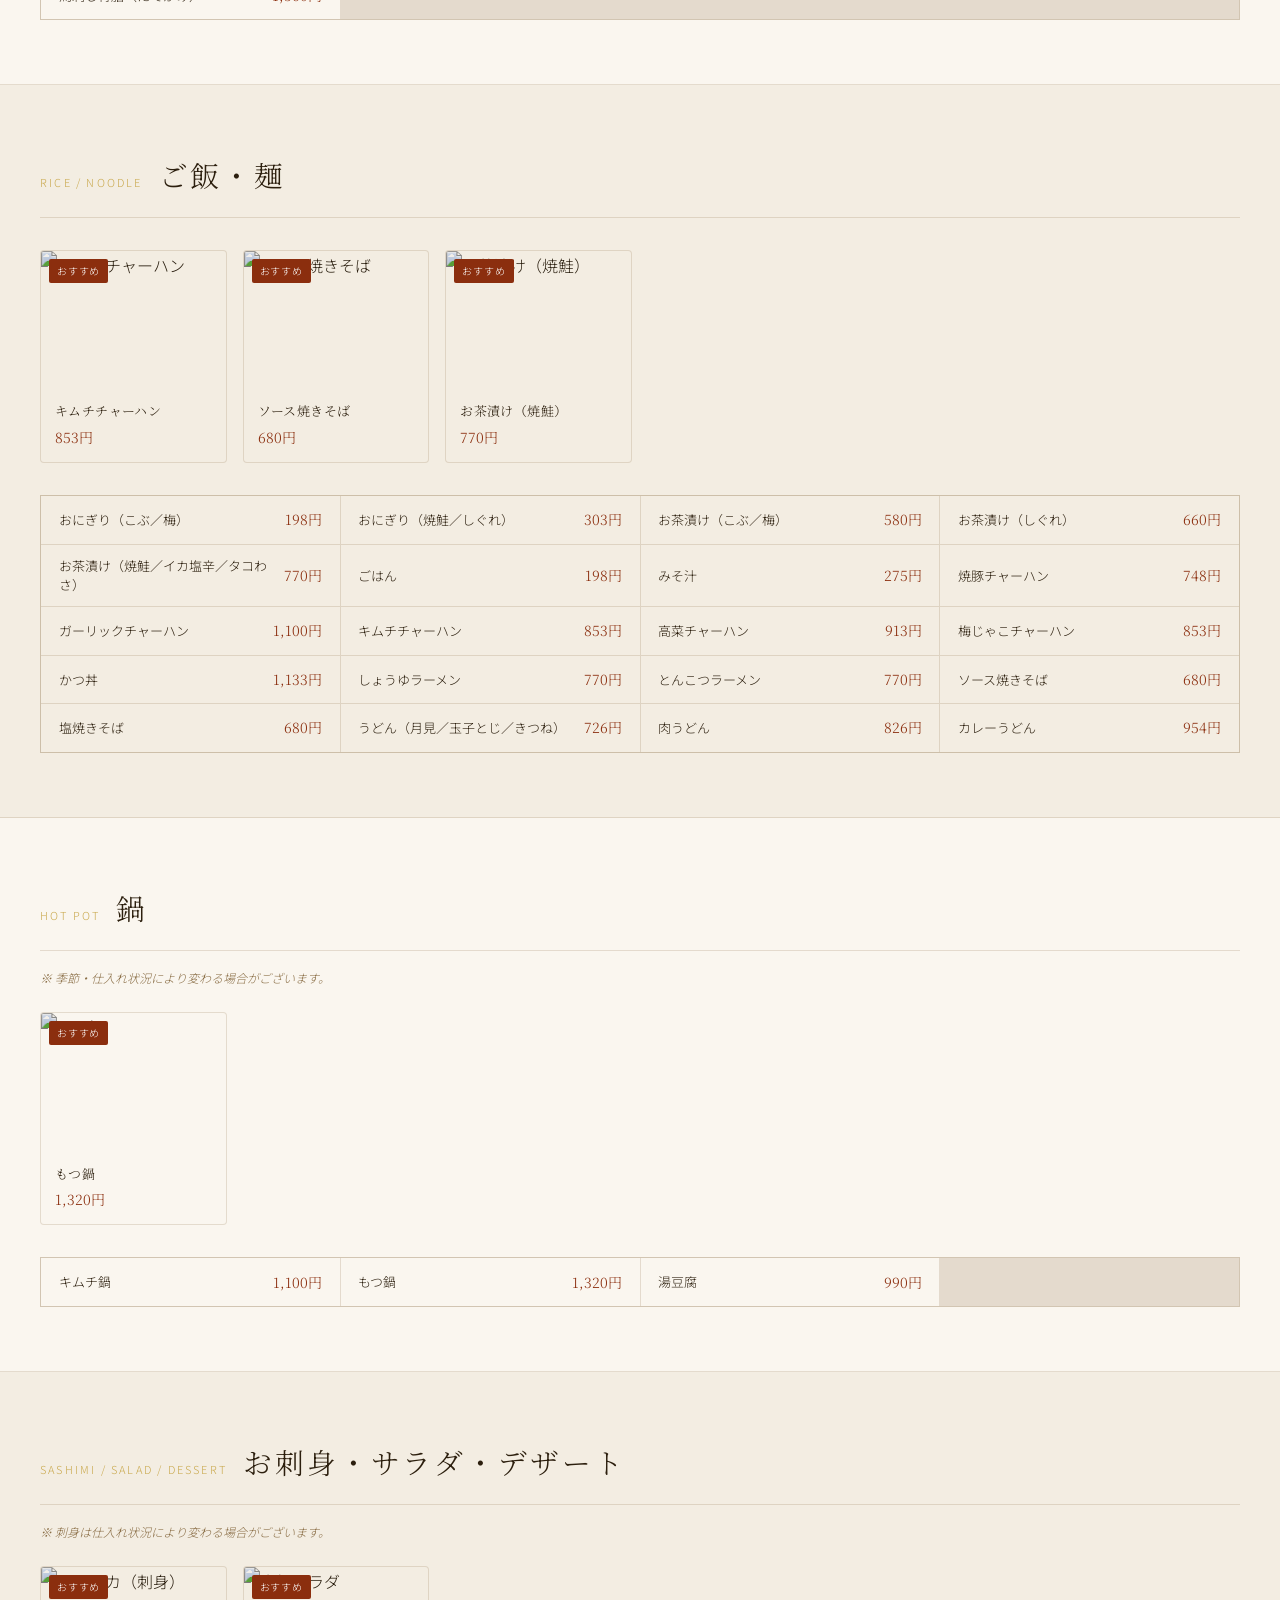
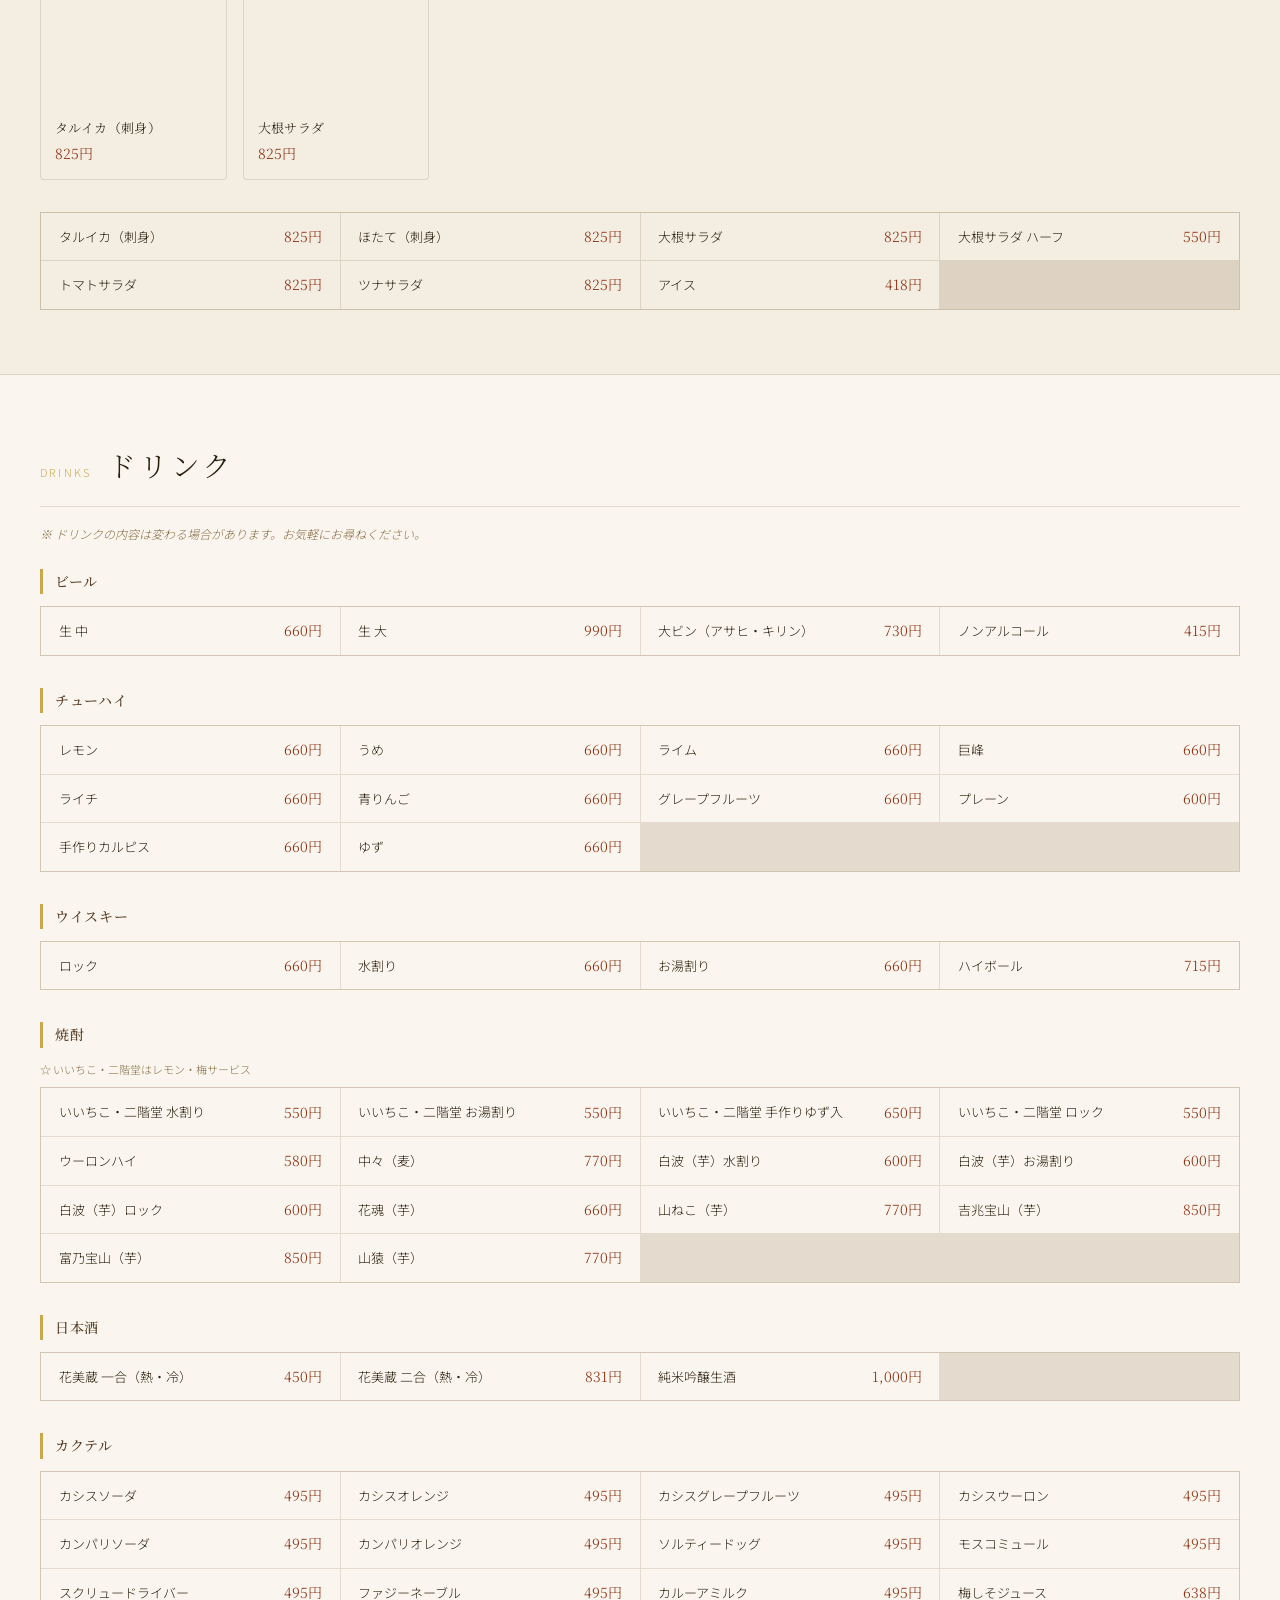
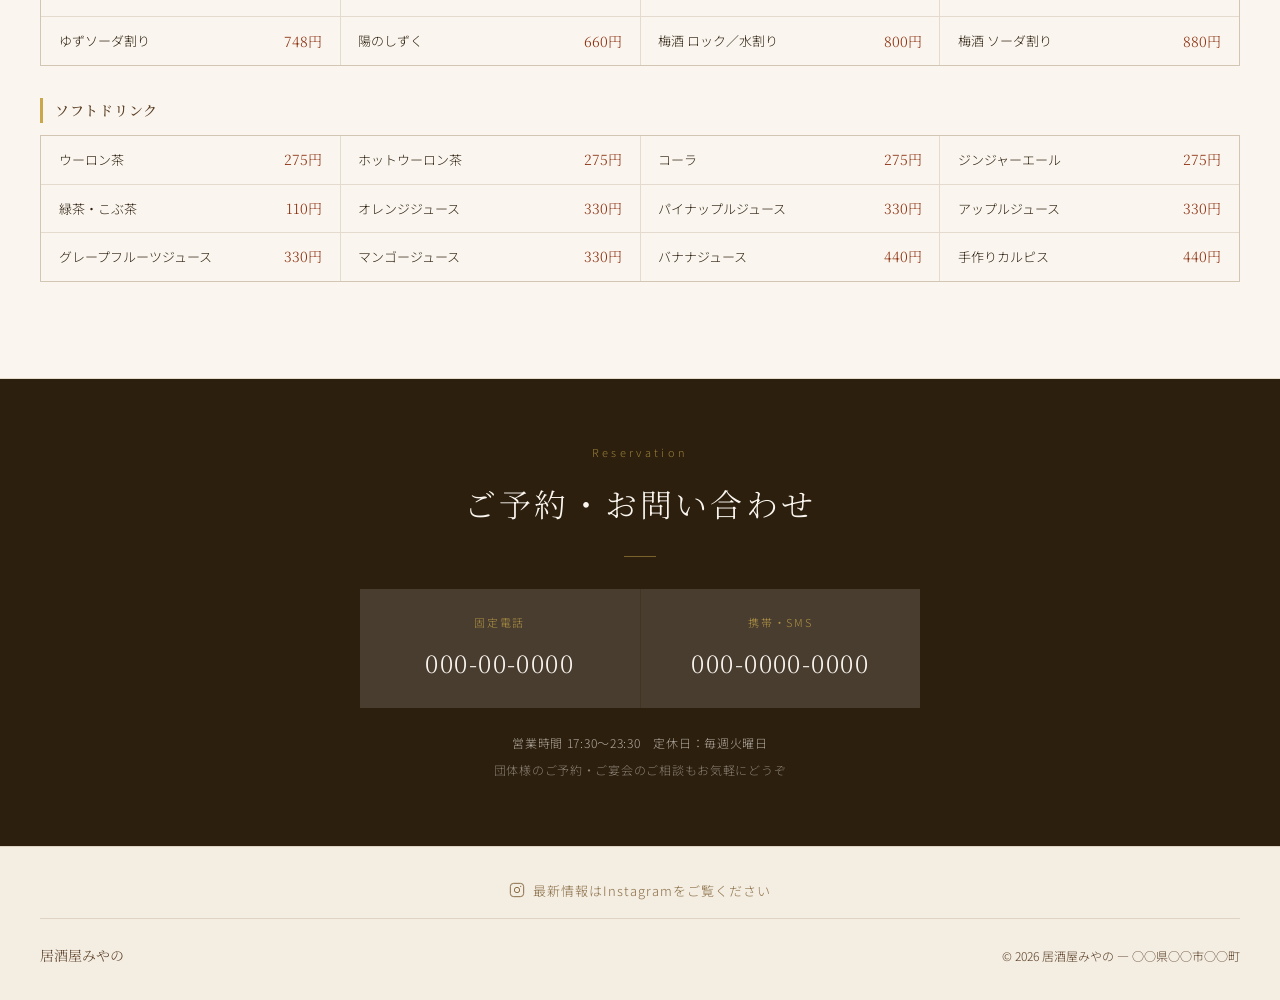
==== commit 9d30b418: "fix files" ====
--- a/menu.html
+++ b/menu.html
@@ -8,695 +8,7 @@
   <link rel="preconnect" href="https://fonts.googleapis.com">
   <link rel="preconnect" href="https://fonts.gstatic.com" crossorigin>
   <link href="https://fonts.googleapis.com/css2?family=Noto+Serif+JP:wght@300;400;500;700&family=Noto+Sans+JP:wght@300;400;500&display=swap" rel="stylesheet">
-  <style>
-    *, *::before, *::after { margin: 0; padding: 0; box-sizing: border-box; }
-
-    :root {
-      --bg:       #faf6ef;
-      --bg2:      #f3ede2;
-      --bg3:      #ede4d3;
-      --ink:      #2c1f0e;
-      --ink2:     #5a3e25;
-      --ink3:     #8b6f47;
-      --accent:   #8b2e0e;
-      --gold:     #c9a84c;
-      --border:   rgba(139,111,71,0.2);
-      --serif:    'Noto Serif JP', serif;
-      --sans:     'Noto Sans JP', sans-serif;
-    }
-
-    html { scroll-behavior: smooth; }
-
-    body {
-      background: var(--bg);
-      color: var(--ink);
-      font-family: var(--sans);
-      font-weight: 300;
-      line-height: 1.8;
-      overflow-x: hidden;
-    }
-
-    /* NAV */
-    nav {
-      position: fixed;
-      top: 0; left: 0; right: 0;
-      z-index: 100;
-      display: flex;
-      justify-content: space-between;
-      align-items: center;
-      padding: 1rem 2rem;
-      background: rgba(250,246,239,0.94);
-      backdrop-filter: blur(8px);
-      border-bottom: 1px solid var(--border);
-    }
-
-    .nav-logo {
-      font-family: var(--serif);
-      font-size: 17px;
-      font-weight: 500;
-      color: var(--ink);
-      text-decoration: none;
-      letter-spacing: 0.1em;
-      white-space: nowrap;
-    }
-
-    .nav-logo span {
-      font-size: 10px;
-      color: var(--ink3);
-      display: block;
-      letter-spacing: 0.12em;
-      font-family: var(--sans);
-      font-weight: 300;
-    }
-
-    .nav-right {
-      display: flex;
-      align-items: center;
-      gap: 1.5rem;
-    }
-
-    .nav-links {
-      display: flex;
-      gap: 1.75rem;
-      list-style: none;
-      align-items: center;
-    }
-
-    .nav-links a {
-      font-size: 13px;
-      color: var(--ink2);
-      text-decoration: none;
-      letter-spacing: 0.05em;
-      transition: color 0.2s;
-    }
-
-    .nav-links a:hover { color: var(--accent); }
-    .nav-links a.active { color: var(--accent); }
-
-    .nav-insta {
-      display: flex;
-      align-items: center;
-      color: var(--ink2);
-      transition: color 0.2s;
-      line-height: 1;
-    }
-
-    .nav-insta:hover { color: var(--accent); }
-
-    .nav-tel {
-      font-family: var(--serif);
-      font-size: 13px;
-      color: var(--accent);
-      text-decoration: none;
-      border: 1px solid var(--accent);
-      padding: 5px 14px;
-      border-radius: 2px;
-      letter-spacing: 0.05em;
-      transition: all 0.2s;
-      white-space: nowrap;
-    }
-
-    .nav-tel:hover { background: var(--accent); color: #fff; }
-
-    /* ハンバーガー */
-    .hamburger {
-      display: none;
-      flex-direction: column;
-      justify-content: center;
-      gap: 5px;
-      width: 32px;
-      height: 32px;
-      cursor: pointer;
-      background: none;
-      border: none;
-      padding: 2px;
-    }
-
-    .hamburger span {
-      display: block;
-      height: 1.5px;
-      background: var(--ink2);
-      border-radius: 2px;
-      transition: all 0.3s ease;
-      transform-origin: center;
-    }
-
-    .hamburger.open span:nth-child(1) { transform: translateY(6.5px) rotate(45deg); }
-    .hamburger.open span:nth-child(2) { opacity: 0; transform: scaleX(0); }
-    .hamburger.open span:nth-child(3) { transform: translateY(-6.5px) rotate(-45deg); }
-
-    /* モバイルメニュー */
-    .mobile-menu-overlay {
-      position: fixed;
-      inset: 0;
-      background: rgba(44,31,14,0.4);
-      z-index: 140;
-      opacity: 0;
-      pointer-events: none;
-      transition: opacity 0.4s ease;
-    }
-
-    .mobile-menu-overlay.open { opacity: 1; pointer-events: all; }
-
-    .mobile-menu {
-      position: fixed;
-      top: 0; right: 0; bottom: 0;
-      width: 75vw;
-      max-width: 300px;
-      background: var(--bg);
-      z-index: 150;
-      display: flex;
-      flex-direction: column;
-      padding: 5rem 2rem 3rem;
-      box-sizing: border-box;
-      transform: translateX(100%);
-      transition: transform 0.4s ease;
-      box-shadow: -4px 0 24px rgba(44,31,14,0.12);
-      overflow-y: auto;
-    }
-
-    .mobile-menu.open { transform: translateX(0); }
-
-    .mobile-menu-close {
-      position: absolute;
-      top: 1.25rem;
-      right: 1.25rem;
-      background: none;
-      border: none;
-      cursor: pointer;
-      font-size: 22px;
-      color: var(--ink2);
-      line-height: 1;
-      padding: 4px;
-    }
-
-    .mobile-menu ul {
-      list-style: none;
-      border-top: 1px solid var(--border);
-      padding: 0; margin: 0;
-    }
-
-    .mobile-menu ul li { border-bottom: 1px solid var(--border); }
-
-    .mobile-menu ul a {
-      display: block;
-      font-family: var(--serif);
-      font-size: 16px;
-      color: var(--ink);
-      text-decoration: none;
-      padding: 1rem 0.5rem;
-      letter-spacing: 0.08em;
-    }
-
-    .mobile-menu ul a.active { color: var(--accent); }
-
-    .mobile-menu-contact {
-      margin-top: 2rem;
-      display: flex;
-      flex-direction: column;
-      gap: 0.75rem;
-    }
-
-    .mobile-tel {
-      font-family: var(--serif);
-      font-size: 17px;
-      color: var(--accent);
-      text-decoration: none;
-      display: block;
-    }
-
-    .mobile-tel-sub {
-      font-size: 11px;
-      color: var(--ink3);
-      display: block;
-      margin-top: 2px;
-    }
-
-    .mobile-insta {
-      display: flex;
-      align-items: center;
-      gap: 8px;
-      color: var(--ink2);
-      text-decoration: none;
-      font-size: 13px;
-    }
-
-    /* PAGE HERO */
-    .page-hero {
-      padding: 8rem 2.5rem 3rem;
-      border-bottom: 1px solid var(--border);
-      background: var(--bg2);
-    }
-
-    .page-hero-label {
-      font-size: 11px;
-      letter-spacing: 0.3em;
-      color: var(--ink3);
-      margin-bottom: 0.75rem;
-      font-family: var(--sans);
-    }
-
-    .page-hero-title {
-      font-family: var(--serif);
-      font-size: clamp(2rem, 5vw, 3.5rem);
-      font-weight: 300;
-      color: var(--ink);
-      letter-spacing: 0.1em;
-      margin-bottom: 0.75rem;
-    }
-
-    .page-hero-desc {
-      font-size: 13px;
-      color: var(--ink3);
-    }
-
-    /* カテゴリーナビ */
-    .menu-nav {
-      position: sticky;
-      top: 57px;
-      z-index: 90;
-      background: rgba(250,246,239,0.96);
-      backdrop-filter: blur(8px);
-      border-bottom: 1px solid var(--border);
-      overflow-x: auto;
-      -webkit-overflow-scrolling: touch;
-      scrollbar-width: none;
-    }
-
-    .menu-nav::-webkit-scrollbar { display: none; }
-
-    .menu-nav-inner {
-      display: flex;
-      gap: 0;
-      padding: 0 2rem;
-      white-space: nowrap;
-    }
-
-    .menu-nav-link {
-      font-family: var(--serif);
-      font-size: 13px;
-      color: var(--ink3);
-      text-decoration: none;
-      padding: 0.85rem 1.25rem;
-      border-bottom: 2px solid transparent;
-      letter-spacing: 0.05em;
-      transition: all 0.2s;
-      display: block;
-    }
-
-    .menu-nav-link:hover { color: var(--ink); }
-    .menu-nav-link.active { color: var(--accent); border-bottom-color: var(--accent); }
-
-    /* メニューセクション */
-    .menu-section {
-      padding: 4rem 2.5rem;
-      border-bottom: 1px solid var(--border);
-    }
-
-    .menu-section:nth-child(even) { background: var(--bg2); }
-
-    .menu-section-header {
-      display: flex;
-      align-items: baseline;
-      gap: 1rem;
-      margin-bottom: 2rem;
-      padding-bottom: 1rem;
-      border-bottom: 1px solid var(--border);
-    }
-
-    .menu-section-en {
-      font-size: 11px;
-      letter-spacing: 0.2em;
-      color: var(--gold);
-      font-family: var(--sans);
-      text-transform: uppercase;
-    }
-
-    .menu-section-ja {
-      font-family: var(--serif);
-      font-size: clamp(1.3rem, 3vw, 1.8rem);
-      font-weight: 300;
-      color: var(--ink);
-      letter-spacing: 0.1em;
-    }
-
-    .menu-note {
-      font-size: 12px;
-      color: var(--ink3);
-      margin-top: -1rem;
-      margin-bottom: 1.5rem;
-      font-style: italic;
-    }
-
-    /* メニューグリッド */
-    .menu-grid {
-      display: grid;
-      grid-template-columns: repeat(auto-fill, minmax(260px, 1fr));
-      gap: 1px;
-      background: var(--border);
-      border: 1px solid var(--border);
-    }
-
-    .menu-item {
-      display: flex;
-      justify-content: space-between;
-      align-items: center;
-      padding: 0.7rem 1.1rem;
-      background: var(--bg);
-      gap: 1rem;
-      transition: background 0.15s;
-    }
-
-    .menu-section:nth-child(even) .menu-item { background: var(--bg2); }
-    .menu-section:nth-child(even) .menu-item:hover { background: var(--bg3); }
-    .menu-item:hover { background: var(--bg2); }
-
-    .menu-item-name {
-      font-size: 13px;
-      color: var(--ink);
-      line-height: 1.5;
-    }
-
-    .menu-item-price {
-      font-family: var(--serif);
-      font-size: 14px;
-      color: var(--accent);
-      white-space: nowrap;
-      flex-shrink: 0;
-    }
-
-    /* 久田見あげ風ネスト */
-    .menu-item-parent {
-      flex-direction: column;
-      align-items: flex-start;
-      gap: 0.5rem;
-    }
-
-    .menu-item-parent-row {
-      width: 100%;
-      display: flex;
-      justify-content: space-between;
-      align-items: center;
-    }
-
-    .menu-item-children {
-      width: 100%;
-      display: flex;
-      flex-direction: column;
-      gap: 3px;
-      padding-left: 0.75rem;
-      border-left: 2px solid var(--border);
-    }
-
-    .menu-item-child {
-      display: flex;
-      justify-content: space-between;
-      font-size: 12px;
-      color: var(--ink3);
-    }
-
-    /* ドリンクサブカテゴリー */
-    .drink-category {
-      margin-bottom: 2rem;
-    }
-
-    .drink-category-title {
-      font-family: var(--serif);
-      font-size: 14px;
-      font-weight: 500;
-      color: var(--ink2);
-      border-left: 3px solid var(--gold);
-      padding-left: 0.75rem;
-      margin-bottom: 0.75rem;
-      letter-spacing: 0.05em;
-    }
-
-    .drink-note {
-      font-size: 11px;
-      color: var(--ink3);
-      margin-bottom: 0.5rem;
-    }
-
-    /* 予約セクション */
-    .reservation {
-      background: var(--ink);
-      text-align: center;
-      padding: 4rem 2rem;
-    }
-
-    .reservation-inner { max-width: 560px; margin: 0 auto; }
-
-    .reservation-label {
-      font-size: 11px;
-      letter-spacing: 0.3em;
-      color: var(--gold);
-      opacity: 0.7;
-      margin-bottom: 0.75rem;
-      font-family: var(--sans);
-    }
-
-    .reservation-title {
-      font-family: var(--serif);
-      font-size: clamp(1.4rem, 4vw, 2rem);
-      font-weight: 300;
-      color: var(--bg);
-      letter-spacing: 0.1em;
-      margin-bottom: 1.5rem;
-    }
-
-    .reservation-divider {
-      width: 32px;
-      height: 1px;
-      background: var(--gold);
-      margin: 0 auto 2rem;
-      opacity: 0.5;
-    }
-
-    .reservation-cards {
-      display: grid;
-      grid-template-columns: 1fr 1fr;
-      gap: 1px;
-      background: rgba(250,246,239,0.1);
-      margin-bottom: 1.5rem;
-    }
-
-    .reservation-card {
-      background: rgba(250,246,239,0.04);
-      padding: 1.5rem 1rem;
-      text-decoration: none;
-      display: block;
-      transition: background 0.2s;
-    }
-
-    .reservation-card:hover { background: rgba(250,246,239,0.08); }
-
-    .reservation-card-label {
-      font-size: 11px;
-      color: var(--gold);
-      letter-spacing: 0.15em;
-      margin-bottom: 0.5rem;
-      font-family: var(--sans);
-      opacity: 0.8;
-    }
-
-    .reservation-card-num {
-      font-family: var(--serif);
-      font-size: clamp(18px, 4vw, 24px);
-      color: #faf6ef;
-      letter-spacing: 0.06em;
-      white-space: nowrap;
-    }
-
-    .reservation-note {
-      font-size: 12px;
-      color: rgba(250,246,239,0.65);
-      letter-spacing: 0.06em;
-      line-height: 1.9;
-    }
-
-    /* フッター */
-    footer {
-      padding: 2rem 2.5rem;
-      background: var(--bg2);
-      border-top: 1px solid var(--border);
-    }
-
-    footer p {
-      font-size: 12px;
-      color: var(--ink2);
-      line-height: 1.8;
-    }
-
-    /* ========== アニメーション ========== */
-
-    /* ページヒーロー順次表示 */
-    @keyframes heroUp {
-      from { opacity: 0; transform: translateY(28px); }
-      to   { opacity: 1; transform: translateY(0); }
-    }
-
-    .page-hero-label {
-      opacity: 0;
-      animation: heroUp 0.9s cubic-bezier(0.16, 1, 0.3, 1) 0.1s forwards;
-    }
-    .page-hero-title {
-      opacity: 0;
-      animation: heroUp 0.9s cubic-bezier(0.16, 1, 0.3, 1) 0.28s forwards;
-    }
-    .page-hero-desc {
-      opacity: 0;
-      animation: heroUp 0.9s cubic-bezier(0.16, 1, 0.3, 1) 0.46s forwards;
-    }
-
-    /* ナビスクロール */
-    nav { transition: box-shadow 0.4s ease, background 0.4s ease; }
-    nav.scrolled {
-      box-shadow: 0 2px 24px rgba(44,31,14,0.1);
-      background: rgba(250,246,239,0.99);
-    }
-
-    /* おすすめカード */
-    .rec-grid {
-      display: grid;
-      grid-template-columns: repeat(auto-fill, minmax(160px, 1fr));
-      gap: 1rem;
-      margin-bottom: 2rem;
-    }
-
-    .rec-card {
-      background: var(--bg);
-      border: 1px solid var(--border);
-      border-radius: 4px;
-      overflow: hidden;
-      transition: transform 0.25s ease, box-shadow 0.25s ease;
-    }
-
-    .rec-card:hover {
-      transform: translateY(-4px);
-      box-shadow: 0 8px 24px rgba(44,31,14,0.1);
-    }
-
-    .rec-img {
-      position: relative;
-      aspect-ratio: 4/3;
-      overflow: hidden;
-    }
-
-    .rec-img img {
-      width: 100%;
-      height: 100%;
-      object-fit: cover;
-      filter: brightness(0.92) sepia(0.08);
-      transition: transform 0.4s ease;
-    }
-
-    .rec-card:hover .rec-img img {
-      transform: scale(1.05);
-    }
-
-    .rec-badge {
-      position: absolute;
-      top: 8px;
-      left: 8px;
-      background: var(--accent);
-      color: #fff;
-      font-size: 10px;
-      letter-spacing: 0.08em;
-      padding: 3px 8px;
-      border-radius: 2px;
-      font-family: var(--sans);
-    }
-
-    .rec-info {
-      padding: 0.75rem 0.875rem;
-    }
-
-    .rec-name {
-      font-family: var(--serif);
-      font-size: 13px;
-      color: var(--ink);
-      line-height: 1.5;
-      margin-bottom: 4px;
-      letter-spacing: 0.03em;
-    }
-
-    .rec-price {
-      font-family: var(--serif);
-      font-size: 14px;
-      color: var(--accent);
-    }
-
-    .menu-section:nth-child(even) .rec-card {
-      background: var(--bg2);
-    }
-
-    @media (max-width: 768px) {
-      .rec-grid {
-        grid-template-columns: repeat(auto-fill, minmax(140px, 1fr));
-        gap: 0.75rem;
-      }
-    }
-
-    /* フェードイン */
-    .fade {
-      opacity: 0;
-      transform: translateY(24px);
-      transition: opacity 0.9s ease, transform 0.9s cubic-bezier(0.16, 1, 0.3, 1);
-    }
-    .fade.in { opacity: 1; transform: translateY(0); }
-
-    /* セクションEN ラベル → 左スライド */
-    .menu-section-en {
-      opacity: 0;
-      transform: translateX(-10px);
-      transition: opacity 0.6s ease, transform 0.6s cubic-bezier(0.16, 1, 0.3, 1);
-    }
-    .menu-section-en.in { opacity: 1; transform: translateX(0); }
-
-    /* セクションJA フェードアップ */
-    .menu-section-ja {
-      opacity: 0;
-      transform: translateY(10px);
-      transition: opacity 0.7s ease 0.12s, transform 0.7s cubic-bezier(0.16, 1, 0.3, 1) 0.12s;
-    }
-    .menu-section-ja.in { opacity: 1; transform: translateY(0); }
-
-    /* menu-item スタガーフェード */
-    .menu-item {
-      opacity: 0;
-      transform: translateY(10px);
-      transition: opacity 0.5s ease, transform 0.5s cubic-bezier(0.16, 1, 0.3, 1), background 0.2s;
-    }
-    .menu-item.in { opacity: 1; transform: translateY(0); }
-
-    /* menu-item ホバー左ライン */
-    .menu-item { position: relative; }
-    .menu-item::before {
-      content: '';
-      position: absolute;
-      left: 0; top: 0; bottom: 0;
-      width: 2px;
-      background: var(--accent);
-      transform: scaleY(0);
-      transition: transform 0.2s ease;
-    }
-    .menu-item:hover::before { transform: scaleY(1); }
-
-    /* RESPONSIVE */
-    @media (max-width: 768px) {
-      nav { padding: 0.85rem 1.25rem; }
-      .nav-links { display: none !important; }
-      .nav-tel { display: none !important; }
-      .nav-insta { display: none !important; }
-      .nav-logo span { display: none; }
-      .hamburger { display: flex !important; }
-      .page-hero { padding: 6rem 1.25rem 2rem; }
-      .menu-section { padding: 3rem 1.25rem; }
-      .menu-nav-inner { padding: 0 1rem; }
-      .reservation-cards { grid-template-columns: 1fr; }
-      footer { padding: 1.5rem 1.25rem; }
-    }
-  </style>
+  <link rel="stylesheet" href="assets/css/menu.css">
 </head>
 <body>
 
@@ -713,11 +25,11 @@
     </ul>
     <div class="mobile-menu-contact">
       <div>
-        <a href="tel:0574532077" class="mobile-tel">0574-53-2077</a>
-        <a href="tel:09079103348" class="mobile-tel">090-7910-3348</a>
+        <a href="tel:0000000000" class="mobile-tel">000-00-0000</a>
+        <a href="tel:00000000000" class="mobile-tel">000-0000-0000</a>
         <span class="mobile-tel-sub">営業時間 17:30〜23:30 ／ 定休日：火曜</span>
       </div>
-      <a href="https://www.instagram.com/izakaya_miyata?igsh=MWE5ZXg5ZGN2eHVmNg==" target="_blank" rel="noopener" class="mobile-insta">
+      <a href="https://www.instagram.com/" target="_blank" rel="noopener" class="mobile-insta">
         <svg viewBox="0 0 24 24" fill="none" stroke="currentColor" stroke-width="1.5" width="16" height="16">
           <rect x="2" y="2" width="20" height="20" rx="5" ry="5"/>
           <circle cx="12" cy="12" r="4"/>
@@ -731,7 +43,7 @@
   <nav>
     <a href="index.html" class="nav-logo">
       居酒屋みやの
-      <span>Izakaya Miyano — Kawabe, Gifu</span>
+      <span>Izakaya Miyano — ○○, Japan</span>
     </a>
     <div class="nav-right">
       <ul class="nav-links">
@@ -740,7 +52,7 @@
         <li><a href="index.html#interior">店内</a></li>
         <li><a href="index.html#access">アクセス</a></li>
       </ul>
-      <a href="https://www.instagram.com/izakaya_miyata?igsh=MWE5ZXg5ZGN2eHVmNg==" target="_blank" rel="noopener" class="nav-insta" aria-label="Instagram">
+      <a href="https://www.instagram.com/" target="_blank" rel="noopener" class="nav-insta" aria-label="Instagram">
         <svg viewBox="0 0 24 24" fill="none" stroke="currentColor" stroke-width="1.5" width="18" height="18" style="display:block;">
           <rect x="2" y="2" width="20" height="20" rx="5" ry="5"/>
           <circle cx="12" cy="12" r="4"/>
@@ -1276,13 +588,13 @@
       <h2 class="reservation-title">ご予約・お問い合わせ</h2>
       <div class="reservation-divider"></div>
       <div class="reservation-cards">
-        <a href="tel:0574532077" class="reservation-card">
+        <a href="tel:0000000000" class="reservation-card">
           <div class="reservation-card-label">固定電話</div>
-          <div class="reservation-card-num">0574-53-2077</div>
+          <div class="reservation-card-num">000-00-0000</div>
         </a>
         <a href="sms:09079103348" class="reservation-card">
           <div class="reservation-card-label">携帯・SMS</div>
-          <div class="reservation-card-num">090-7910-3348</div>
+          <div class="reservation-card-num">000-0000-0000</div>
         </a>
       </div>
       <div class="reservation-note">営業時間 17:30〜23:30　定休日：毎週火曜日</div>
@@ -1292,7 +604,7 @@
 
   <footer>
     <div style="display:flex;flex-direction:column;align-items:center;gap:1rem;margin-bottom:1rem;">
-      <a href="https://www.instagram.com/izakaya_miyata?igsh=MWE5ZXg5ZGN2eHVmNg==" target="_blank" rel="noopener"
+      <a href="https://www.instagram.com/" target="_blank" rel="noopener"
         style="display:flex;align-items:center;gap:8px;color:var(--ink3);text-decoration:none;font-size:13px;letter-spacing:0.08em;">
         <svg viewBox="0 0 24 24" fill="none" stroke="currentColor" stroke-width="1.5" width="16" height="16">
           <rect x="2" y="2" width="20" height="20" rx="5" ry="5"/>
@@ -1304,80 +616,11 @@
     </div>
     <div style="display:flex;justify-content:space-between;align-items:center;flex-wrap:wrap;gap:8px;border-top:1px solid var(--border);padding-top:1.5rem;">
       <p style="font-family:var(--serif);font-size:14px;color:var(--ink2);">居酒屋みやの</p>
-      <p>© 2026 居酒屋みやの — 岐阜県加茂郡川辺町中川辺</p>
+      <p>© 2026 居酒屋みやの — ○○県○○市○○町</p>
     </div>
   </footer>
 
-  <script>
-    // ハンバーガーメニュー
-    const hamburger = document.getElementById('hamburger');
-    const mobileMenu = document.getElementById('mobileMenu');
-    const menuOverlay = document.getElementById('menuOverlay');
-
-    hamburger.addEventListener('click', () => {
-      hamburger.classList.toggle('open');
-      mobileMenu.classList.toggle('open');
-      menuOverlay.classList.toggle('open');
-      document.body.style.overflow = mobileMenu.classList.contains('open') ? 'hidden' : '';
-    });
-
-    function closeMenu() {
-      hamburger.classList.remove('open');
-      mobileMenu.classList.remove('open');
-      menuOverlay.classList.remove('open');
-      document.body.style.overflow = '';
-    }
-
-    // navスクロール
-    const navEl = document.querySelector('nav');
-    window.addEventListener('scroll', () => {
-      if (navEl) navEl.classList.toggle('scrolled', window.scrollY > 40);
-    }, { passive: true });
-
-    // スクロールフェードイン（fade + セクションラベル）
-    const obs = new IntersectionObserver(entries => {
-      entries.forEach((e, i) => {
-        if (e.isIntersecting) {
-          setTimeout(() => e.target.classList.add('in'), i * 70);
-          obs.unobserve(e.target);
-        }
-      });
-    }, { threshold: 0.08 });
-    document.querySelectorAll('.fade, .menu-section-en, .menu-section-ja').forEach(el => obs.observe(el));
-
-    // menu-item スタガー（グリッド単位で）
-    const itemObs = new IntersectionObserver(entries => {
-      entries.forEach(e => {
-        if (e.isIntersecting) {
-          const items = e.target.querySelectorAll('.menu-item');
-          items.forEach((item, i) => {
-            setTimeout(() => item.classList.add('in'), i * 30);
-          });
-          itemObs.unobserve(e.target);
-        }
-      });
-    }, { threshold: 0.05 });
-    document.querySelectorAll('.menu-grid').forEach(grid => itemObs.observe(grid));
-
-    // カテゴリーナビのアクティブ
-    const sections = document.querySelectorAll('.menu-section[id]');
-    const navLinks = document.querySelectorAll('.menu-nav-link');
-
-    const sectionObs = new IntersectionObserver(entries => {
-      entries.forEach(e => {
-        if (e.isIntersecting) {
-          navLinks.forEach(l => l.classList.remove('active'));
-          const active = document.querySelector(`.menu-nav-link[href="#${e.target.id}"]`);
-          if (active) {
-            active.classList.add('active');
-            active.scrollIntoView({ behavior: 'smooth', block: 'nearest', inline: 'center' });
-          }
-        }
-      });
-    }, { threshold: 0.3 });
-
-    sections.forEach(s => sectionObs.observe(s));
-  </script>
+  <script src="assets/js/menu.js" defer></script>
 
 </body>
 </html>
--- a/assets/css/menu.css
+++ b/assets/css/menu.css
@@ -0,0 +1,673 @@
+*, *::before, *::after { margin: 0; padding: 0; box-sizing: border-box; }
+
+:root {
+  --bg:       #faf6ef;
+  --bg2:      #f3ede2;
+  --bg3:      #ede4d3;
+  --ink:      #2c1f0e;
+  --ink2:     #5a3e25;
+  --ink3:     #8b6f47;
+  --accent:   #8b2e0e;
+  --gold:     #c9a84c;
+  --border:   rgba(139,111,71,0.2);
+  --serif:    'Noto Serif JP', serif;
+  --sans:     'Noto Sans JP', sans-serif;
+}
+
+html { scroll-behavior: smooth; }
+
+body {
+  background: var(--bg);
+  color: var(--ink);
+  font-family: var(--sans);
+  font-weight: 300;
+  line-height: 1.8;
+  overflow-x: hidden;
+}
+
+/* NAV */
+nav {
+  position: fixed;
+  top: 0; left: 0; right: 0;
+  z-index: 100;
+  display: flex;
+  justify-content: space-between;
+  align-items: center;
+  padding: 1rem 2rem;
+  background: rgba(250,246,239,0.94);
+  backdrop-filter: blur(8px);
+  border-bottom: 1px solid var(--border);
+}
+
+.nav-logo {
+  font-family: var(--serif);
+  font-size: 17px;
+  font-weight: 500;
+  color: var(--ink);
+  text-decoration: none;
+  letter-spacing: 0.1em;
+  white-space: nowrap;
+}
+
+.nav-logo span {
+  font-size: 10px;
+  color: var(--ink3);
+  display: block;
+  letter-spacing: 0.12em;
+  font-family: var(--sans);
+  font-weight: 300;
+}
+
+.nav-right {
+  display: flex;
+  align-items: center;
+  gap: 1.5rem;
+}
+
+.nav-links {
+  display: flex;
+  gap: 1.75rem;
+  list-style: none;
+  align-items: center;
+}
+
+.nav-links a {
+  font-size: 13px;
+  color: var(--ink2);
+  text-decoration: none;
+  letter-spacing: 0.05em;
+  transition: color 0.2s;
+}
+
+.nav-links a:hover { color: var(--accent); }
+.nav-links a.active { color: var(--accent); }
+
+.nav-insta {
+  display: flex;
+  align-items: center;
+  color: var(--ink2);
+  transition: color 0.2s;
+  line-height: 1;
+}
+
+.nav-insta:hover { color: var(--accent); }
+
+.nav-tel {
+  font-family: var(--serif);
+  font-size: 13px;
+  color: var(--accent);
+  text-decoration: none;
+  border: 1px solid var(--accent);
+  padding: 5px 14px;
+  border-radius: 2px;
+  letter-spacing: 0.05em;
+  transition: all 0.2s;
+  white-space: nowrap;
+}
+
+.nav-tel:hover { background: var(--accent); color: #fff; }
+
+/* ハンバーガー */
+.hamburger {
+  display: none;
+  flex-direction: column;
+  justify-content: center;
+  gap: 5px;
+  width: 32px;
+  height: 32px;
+  cursor: pointer;
+  background: none;
+  border: none;
+  padding: 2px;
+}
+
+.hamburger span {
+  display: block;
+  height: 1.5px;
+  background: var(--ink2);
+  border-radius: 2px;
+  transition: all 0.3s ease;
+  transform-origin: center;
+}
+
+.hamburger.open span:nth-child(1) { transform: translateY(6.5px) rotate(45deg); }
+.hamburger.open span:nth-child(2) { opacity: 0; transform: scaleX(0); }
+.hamburger.open span:nth-child(3) { transform: translateY(-6.5px) rotate(-45deg); }
+
+/* モバイルメニュー */
+.mobile-menu-overlay {
+  position: fixed;
+  inset: 0;
+  background: rgba(44,31,14,0.4);
+  z-index: 140;
+  opacity: 0;
+  pointer-events: none;
+  transition: opacity 0.4s ease;
+}
+
+.mobile-menu-overlay.open { opacity: 1; pointer-events: all; }
+
+.mobile-menu {
+  position: fixed;
+  top: 0; right: 0; bottom: 0;
+  width: 75vw;
+  max-width: 300px;
+  background: var(--bg);
+  z-index: 150;
+  display: flex;
+  flex-direction: column;
+  padding: 5rem 2rem 3rem;
+  box-sizing: border-box;
+  transform: translateX(100%);
+  transition: transform 0.4s ease;
+  box-shadow: -4px 0 24px rgba(44,31,14,0.12);
+  overflow-y: auto;
+}
+
+.mobile-menu.open { transform: translateX(0); }
+
+.mobile-menu-close {
+  position: absolute;
+  top: 1.25rem;
+  right: 1.25rem;
+  background: none;
+  border: none;
+  cursor: pointer;
+  font-size: 22px;
+  color: var(--ink2);
+  line-height: 1;
+  padding: 4px;
+}
+
+.mobile-menu ul {
+  list-style: none;
+  border-top: 1px solid var(--border);
+  padding: 0; margin: 0;
+}
+
+.mobile-menu ul li { border-bottom: 1px solid var(--border); }
+
+.mobile-menu ul a {
+  display: block;
+  font-family: var(--serif);
+  font-size: 16px;
+  color: var(--ink);
+  text-decoration: none;
+  padding: 1rem 0.5rem;
+  letter-spacing: 0.08em;
+}
+
+.mobile-menu ul a.active { color: var(--accent); }
+
+.mobile-menu-contact {
+  margin-top: 2rem;
+  display: flex;
+  flex-direction: column;
+  gap: 0.75rem;
+}
+
+.mobile-tel {
+  font-family: var(--serif);
+  font-size: 17px;
+  color: var(--accent);
+  text-decoration: none;
+  display: block;
+}
+
+.mobile-tel-sub {
+  font-size: 11px;
+  color: var(--ink3);
+  display: block;
+  margin-top: 2px;
+}
+
+.mobile-insta {
+  display: flex;
+  align-items: center;
+  gap: 8px;
+  color: var(--ink2);
+  text-decoration: none;
+  font-size: 13px;
+}
+
+/* PAGE HERO */
+.page-hero {
+  padding: 8rem 2.5rem 3rem;
+  border-bottom: 1px solid var(--border);
+  background: var(--bg2);
+}
+
+.page-hero-label {
+  font-size: 11px;
+  letter-spacing: 0.3em;
+  color: var(--ink3);
+  margin-bottom: 0.75rem;
+  font-family: var(--sans);
+}
+
+.page-hero-title {
+  font-family: var(--serif);
+  font-size: clamp(2rem, 5vw, 3.5rem);
+  font-weight: 300;
+  color: var(--ink);
+  letter-spacing: 0.1em;
+  margin-bottom: 0.75rem;
+}
+
+.page-hero-desc {
+  font-size: 13px;
+  color: var(--ink3);
+}
+
+/* カテゴリーナビ */
+.menu-nav {
+  position: sticky;
+  top: 57px;
+  z-index: 90;
+  background: rgba(250,246,239,0.96);
+  backdrop-filter: blur(8px);
+  border-bottom: 1px solid var(--border);
+  overflow-x: auto;
+  -webkit-overflow-scrolling: touch;
+  scrollbar-width: none;
+}
+
+.menu-nav::-webkit-scrollbar { display: none; }
+
+.menu-nav-inner {
+  display: flex;
+  gap: 0;
+  padding: 0 2rem;
+  white-space: nowrap;
+}
+
+.menu-nav-link {
+  font-family: var(--serif);
+  font-size: 13px;
+  color: var(--ink3);
+  text-decoration: none;
+  padding: 0.85rem 1.25rem;
+  border-bottom: 2px solid transparent;
+  letter-spacing: 0.05em;
+  transition: all 0.2s;
+  display: block;
+}
+
+.menu-nav-link:hover { color: var(--ink); }
+.menu-nav-link.active { color: var(--accent); border-bottom-color: var(--accent); }
+
+/* メニューセクション */
+.menu-section {
+  padding: 4rem 2.5rem;
+  border-bottom: 1px solid var(--border);
+}
+
+.menu-section:nth-child(even) { background: var(--bg2); }
+
+.menu-section-header {
+  display: flex;
+  align-items: baseline;
+  gap: 1rem;
+  margin-bottom: 2rem;
+  padding-bottom: 1rem;
+  border-bottom: 1px solid var(--border);
+}
+
+.menu-section-en {
+  font-size: 11px;
+  letter-spacing: 0.2em;
+  color: var(--gold);
+  font-family: var(--sans);
+  text-transform: uppercase;
+}
+
+.menu-section-ja {
+  font-family: var(--serif);
+  font-size: clamp(1.3rem, 3vw, 1.8rem);
+  font-weight: 300;
+  color: var(--ink);
+  letter-spacing: 0.1em;
+}
+
+.menu-note {
+  font-size: 12px;
+  color: var(--ink3);
+  margin-top: -1rem;
+  margin-bottom: 1.5rem;
+  font-style: italic;
+}
+
+/* メニューグリッド */
+.menu-grid {
+  display: grid;
+  grid-template-columns: repeat(auto-fill, minmax(260px, 1fr));
+  gap: 1px;
+  background: var(--border);
+  border: 1px solid var(--border);
+}
+
+.menu-item {
+  display: flex;
+  justify-content: space-between;
+  align-items: center;
+  padding: 0.7rem 1.1rem;
+  background: var(--bg);
+  gap: 1rem;
+  transition: background 0.15s;
+}
+
+.menu-section:nth-child(even) .menu-item { background: var(--bg2); }
+.menu-section:nth-child(even) .menu-item:hover { background: var(--bg3); }
+.menu-item:hover { background: var(--bg2); }
+
+.menu-item-name {
+  font-size: 13px;
+  color: var(--ink);
+  line-height: 1.5;
+}
+
+.menu-item-price {
+  font-family: var(--serif);
+  font-size: 14px;
+  color: var(--accent);
+  white-space: nowrap;
+  flex-shrink: 0;
+}
+
+.menu-item-parent {
+  flex-direction: column;
+  align-items: flex-start;
+  gap: 0.5rem;
+}
+
+.menu-item-parent-row {
+  width: 100%;
+  display: flex;
+  justify-content: space-between;
+  align-items: center;
+}
+
+.menu-item-children {
+  width: 100%;
+  display: flex;
+  flex-direction: column;
+  gap: 3px;
+  padding-left: 0.75rem;
+  border-left: 2px solid var(--border);
+}
+
+.menu-item-child {
+  display: flex;
+  justify-content: space-between;
+  font-size: 12px;
+  color: var(--ink3);
+}
+
+/* ドリンクサブカテゴリー */
+.drink-category {
+  margin-bottom: 2rem;
+}
+
+.drink-category-title {
+  font-family: var(--serif);
+  font-size: 14px;
+  font-weight: 500;
+  color: var(--ink2);
+  border-left: 3px solid var(--gold);
+  padding-left: 0.75rem;
+  margin-bottom: 0.75rem;
+  letter-spacing: 0.05em;
+}
+
+.drink-note {
+  font-size: 11px;
+  color: var(--ink3);
+  margin-bottom: 0.5rem;
+}
+
+/* おすすめカード */
+.rec-grid {
+  display: grid;
+  grid-template-columns: repeat(auto-fill, minmax(160px, 1fr));
+  gap: 1rem;
+  margin-bottom: 2rem;
+}
+
+.rec-card {
+  background: var(--bg);
+  border: 1px solid var(--border);
+  border-radius: 4px;
+  overflow: hidden;
+  transition: transform 0.25s ease, box-shadow 0.25s ease;
+}
+
+.rec-card:hover {
+  transform: translateY(-4px);
+  box-shadow: 0 8px 24px rgba(44,31,14,0.1);
+}
+
+.rec-img {
+  position: relative;
+  aspect-ratio: 4/3;
+  overflow: hidden;
+}
+
+.rec-img img {
+  width: 100%;
+  height: 100%;
+  object-fit: cover;
+  filter: brightness(0.92) sepia(0.08);
+  transition: transform 0.4s ease;
+}
+
+.rec-card:hover .rec-img img {
+  transform: scale(1.05);
+}
+
+.rec-badge {
+  position: absolute;
+  top: 8px;
+  left: 8px;
+  background: var(--accent);
+  color: #fff;
+  font-size: 10px;
+  letter-spacing: 0.08em;
+  padding: 3px 8px;
+  border-radius: 2px;
+  font-family: var(--sans);
+}
+
+.rec-info {
+  padding: 0.75rem 0.875rem;
+}
+
+.rec-name {
+  font-family: var(--serif);
+  font-size: 13px;
+  color: var(--ink);
+  line-height: 1.5;
+  margin-bottom: 4px;
+  letter-spacing: 0.03em;
+}
+
+.rec-price {
+  font-family: var(--serif);
+  font-size: 14px;
+  color: var(--accent);
+}
+
+.menu-section:nth-child(even) .rec-card {
+  background: var(--bg2);
+}
+
+/* 予約セクション */
+.reservation {
+  background: var(--ink);
+  text-align: center;
+  padding: 4rem 2rem;
+}
+
+.reservation-inner { max-width: 560px; margin: 0 auto; }
+
+.reservation-label {
+  font-size: 11px;
+  letter-spacing: 0.3em;
+  color: var(--gold);
+  opacity: 0.7;
+  margin-bottom: 0.75rem;
+  font-family: var(--sans);
+}
+
+.reservation-title {
+  font-family: var(--serif);
+  font-size: clamp(1.4rem, 4vw, 2rem);
+  font-weight: 300;
+  color: var(--bg);
+  letter-spacing: 0.1em;
+  margin-bottom: 1.5rem;
+}
+
+.reservation-divider {
+  width: 32px;
+  height: 1px;
+  background: var(--gold);
+  margin: 0 auto 2rem;
+  opacity: 0.5;
+}
+
+.reservation-cards {
+  display: grid;
+  grid-template-columns: 1fr 1fr;
+  gap: 1px;
+  background: rgba(250,246,239,0.1);
+  margin-bottom: 1.5rem;
+}
+
+.reservation-card {
+  background: rgba(250,246,239,0.04);
+  padding: 1.5rem 1rem;
+  text-decoration: none;
+  display: block;
+  transition: background 0.2s;
+}
+
+.reservation-card:hover { background: rgba(250,246,239,0.08); }
+
+.reservation-card-label {
+  font-size: 11px;
+  color: var(--gold);
+  letter-spacing: 0.15em;
+  margin-bottom: 0.5rem;
+  font-family: var(--sans);
+  opacity: 0.8;
+}
+
+.reservation-card-num {
+  font-family: var(--serif);
+  font-size: clamp(18px, 4vw, 24px);
+  color: #faf6ef;
+  letter-spacing: 0.06em;
+  white-space: nowrap;
+}
+
+.reservation-note {
+  font-size: 12px;
+  color: rgba(250,246,239,0.65);
+  letter-spacing: 0.06em;
+  line-height: 1.9;
+}
+
+/* フッター */
+footer {
+  padding: 2rem 2.5rem;
+  background: var(--bg2);
+  border-top: 1px solid var(--border);
+}
+
+footer p {
+  font-size: 12px;
+  color: var(--ink2);
+  line-height: 1.8;
+}
+
+/* ========== アニメーション ========== */
+
+@keyframes heroUp {
+  from { opacity: 0; transform: translateY(28px); }
+  to   { opacity: 1; transform: translateY(0); }
+}
+
+.page-hero-label {
+  opacity: 0;
+  animation: heroUp 0.9s cubic-bezier(0.16, 1, 0.3, 1) 0.1s forwards;
+}
+.page-hero-title {
+  opacity: 0;
+  animation: heroUp 0.9s cubic-bezier(0.16, 1, 0.3, 1) 0.28s forwards;
+}
+.page-hero-desc {
+  opacity: 0;
+  animation: heroUp 0.9s cubic-bezier(0.16, 1, 0.3, 1) 0.46s forwards;
+}
+
+nav { transition: box-shadow 0.4s ease, background 0.4s ease; }
+nav.scrolled {
+  box-shadow: 0 2px 24px rgba(44,31,14,0.1);
+  background: rgba(250,246,239,0.99);
+}
+
+.fade {
+  opacity: 0;
+  transform: translateY(24px);
+  transition: opacity 0.9s ease, transform 0.9s cubic-bezier(0.16, 1, 0.3, 1);
+}
+.fade.in { opacity: 1; transform: translateY(0); }
+
+.menu-section-en {
+  opacity: 0;
+  transform: translateX(-10px);
+  transition: opacity 0.6s ease, transform 0.6s cubic-bezier(0.16, 1, 0.3, 1);
+}
+.menu-section-en.in { opacity: 1; transform: translateX(0); }
+
+.menu-section-ja {
+  opacity: 0;
+  transform: translateY(10px);
+  transition: opacity 0.7s ease 0.12s, transform 0.7s cubic-bezier(0.16, 1, 0.3, 1) 0.12s;
+}
+.menu-section-ja.in { opacity: 1; transform: translateY(0); }
+
+.menu-item {
+  opacity: 0;
+  transform: translateY(10px);
+  transition: opacity 0.5s ease, transform 0.5s cubic-bezier(0.16, 1, 0.3, 1), background 0.2s;
+  position: relative;
+}
+.menu-item.in { opacity: 1; transform: translateY(0); }
+
+.menu-item::before {
+  content: '';
+  position: absolute;
+  left: 0; top: 0; bottom: 0;
+  width: 2px;
+  background: var(--accent);
+  transform: scaleY(0);
+  transition: transform 0.2s ease;
+}
+.menu-item:hover::before { transform: scaleY(1); }
+
+/* RESPONSIVE */
+@media (max-width: 768px) {
+  nav { padding: 0.85rem 1.25rem; }
+  .nav-links { display: none !important; }
+  .nav-tel { display: none !important; }
+  .nav-insta { display: none !important; }
+  .nav-logo span { display: none; }
+  .hamburger { display: flex !important; }
+  .page-hero { padding: 6rem 1.25rem 2rem; }
+  .menu-section { padding: 3rem 1.25rem; }
+  .menu-nav-inner { padding: 0 1rem; }
+  .reservation-cards { grid-template-columns: 1fr; }
+  .rec-grid { grid-template-columns: repeat(auto-fill, minmax(140px, 1fr)); gap: 0.75rem; }
+  footer { padding: 1.5rem 1.25rem; }
+}
